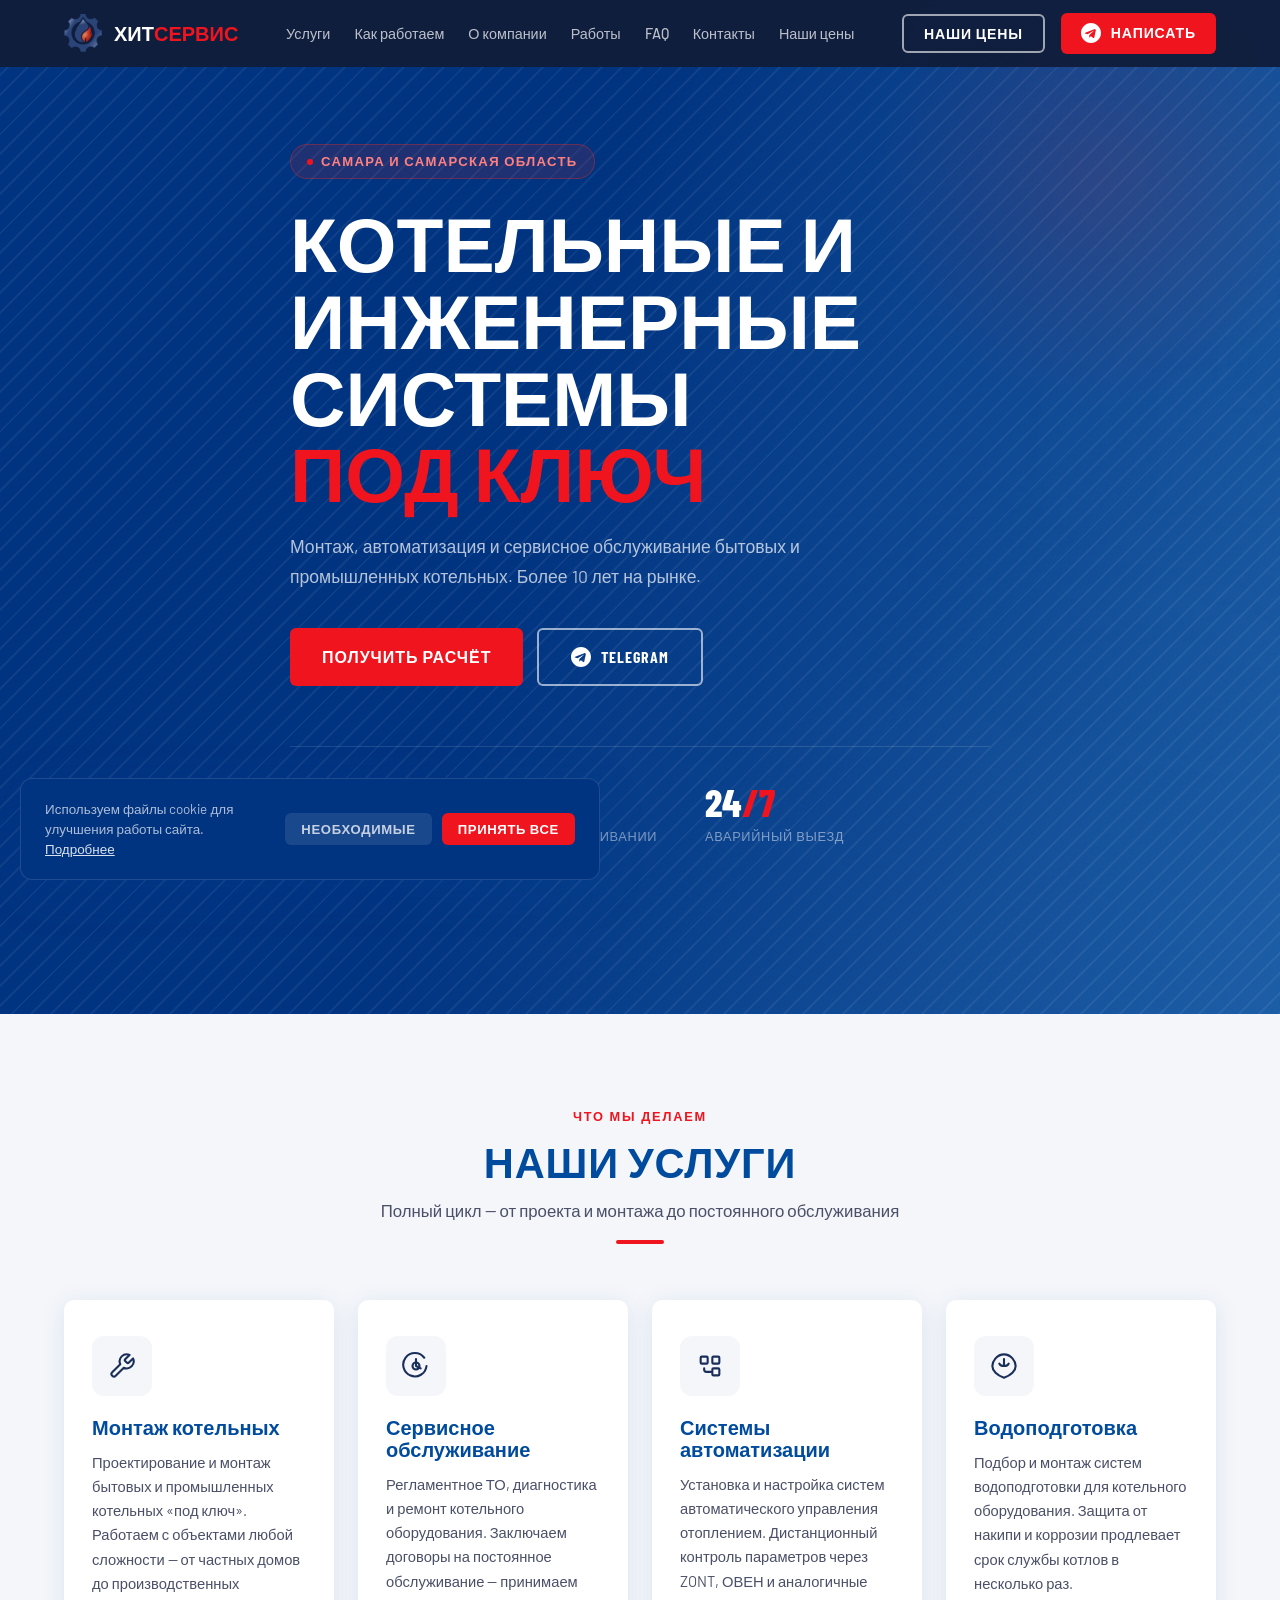
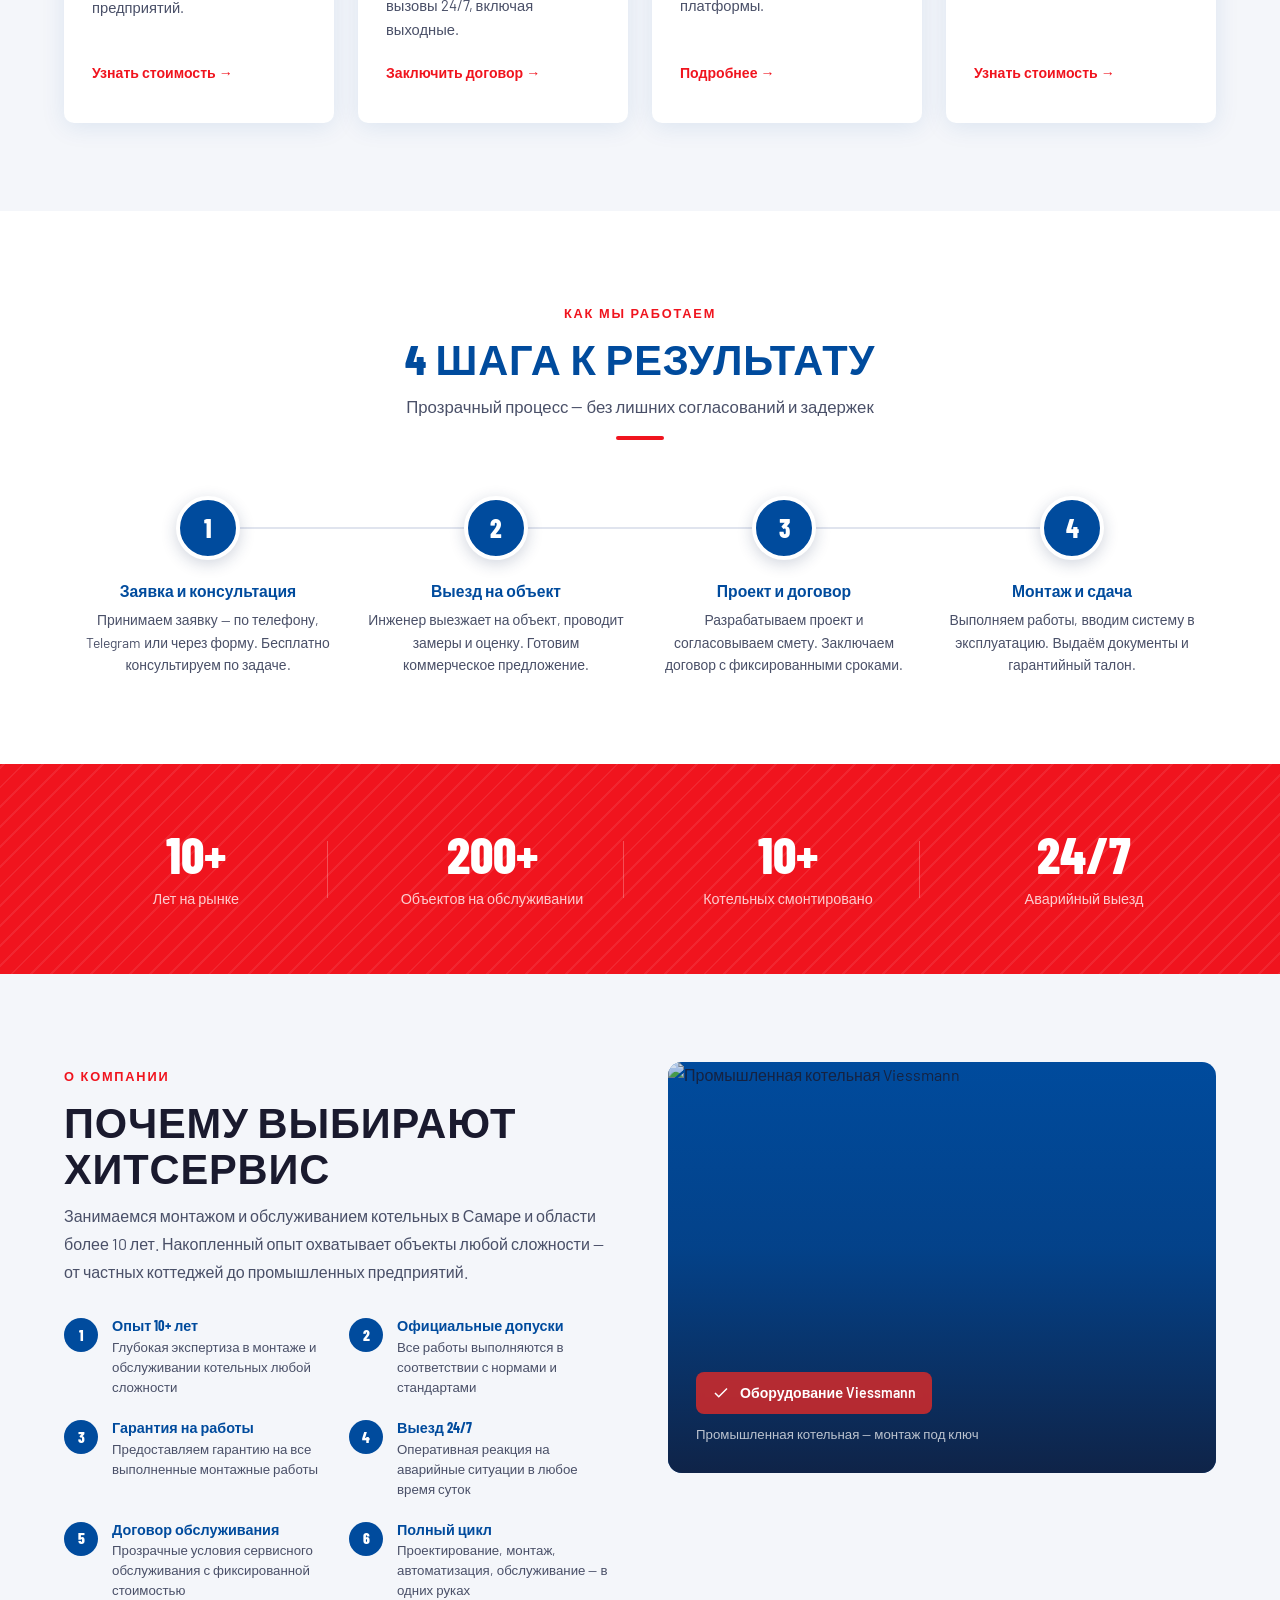
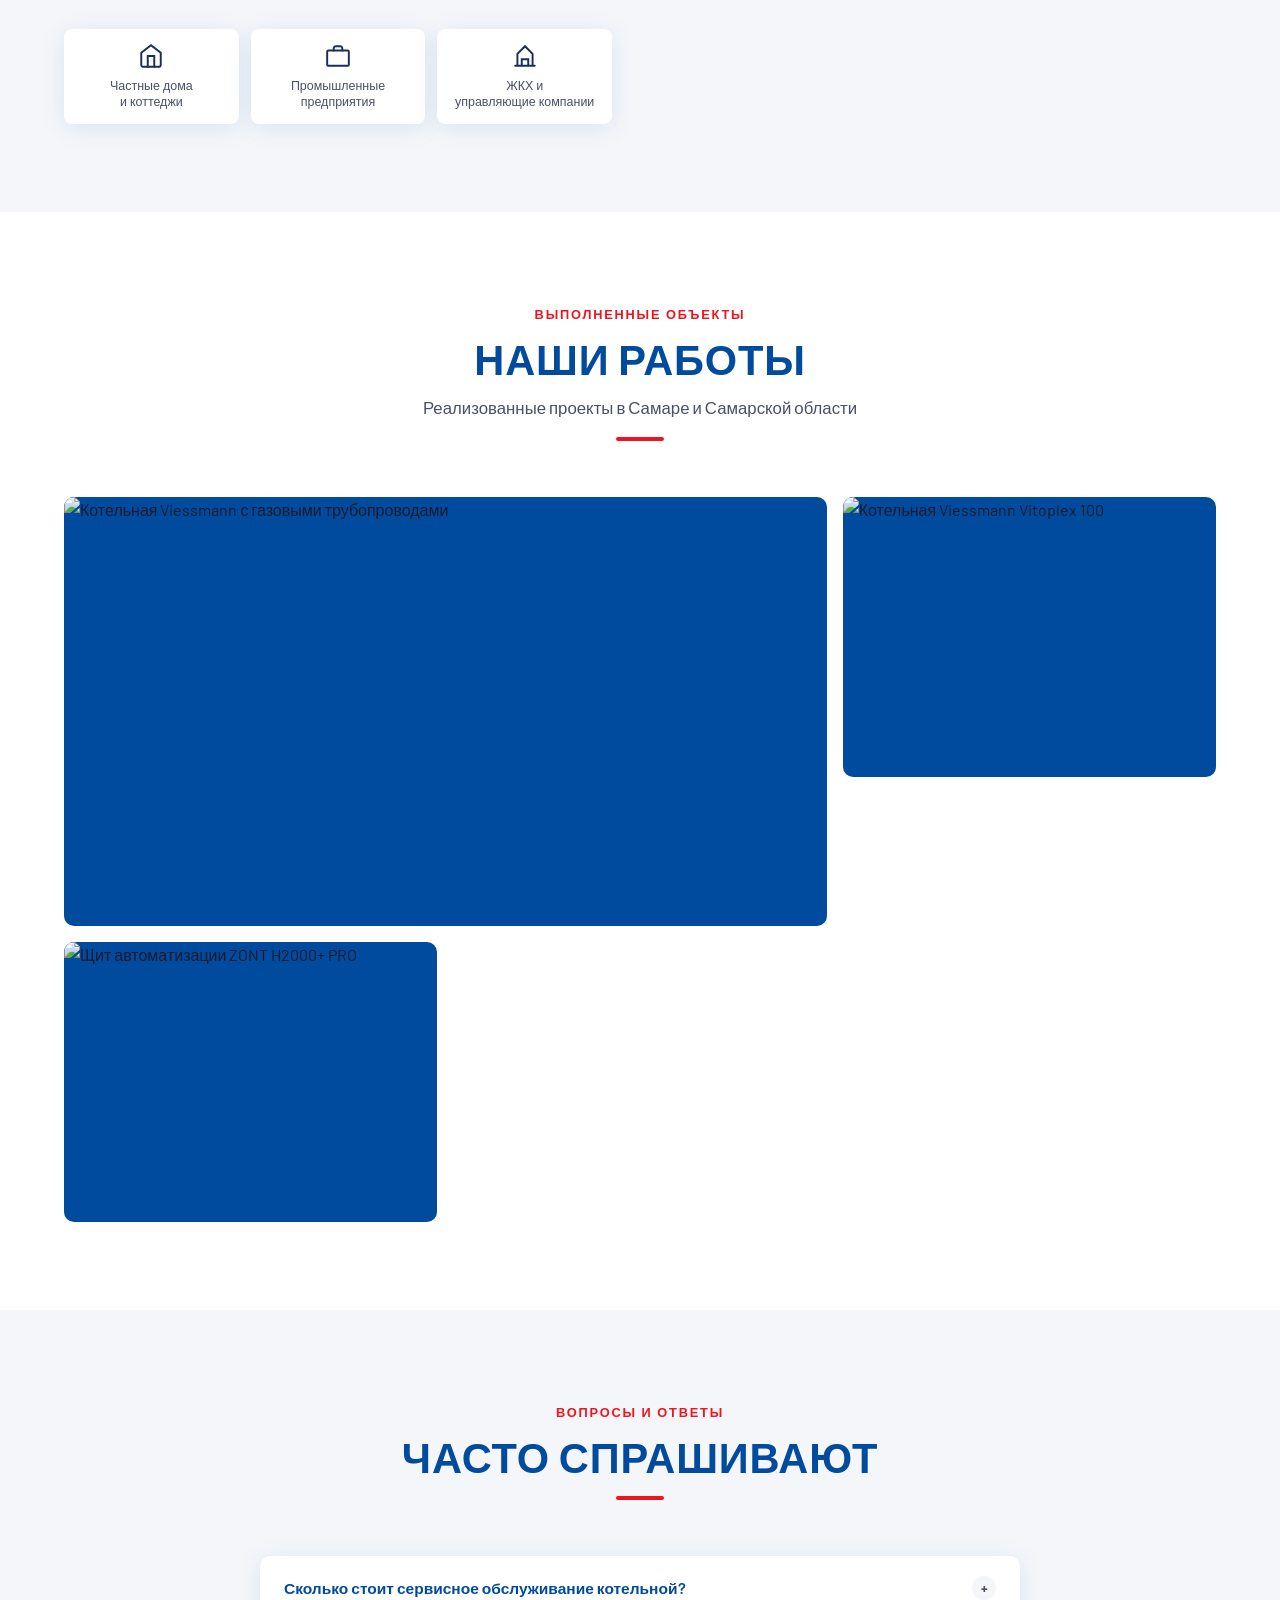
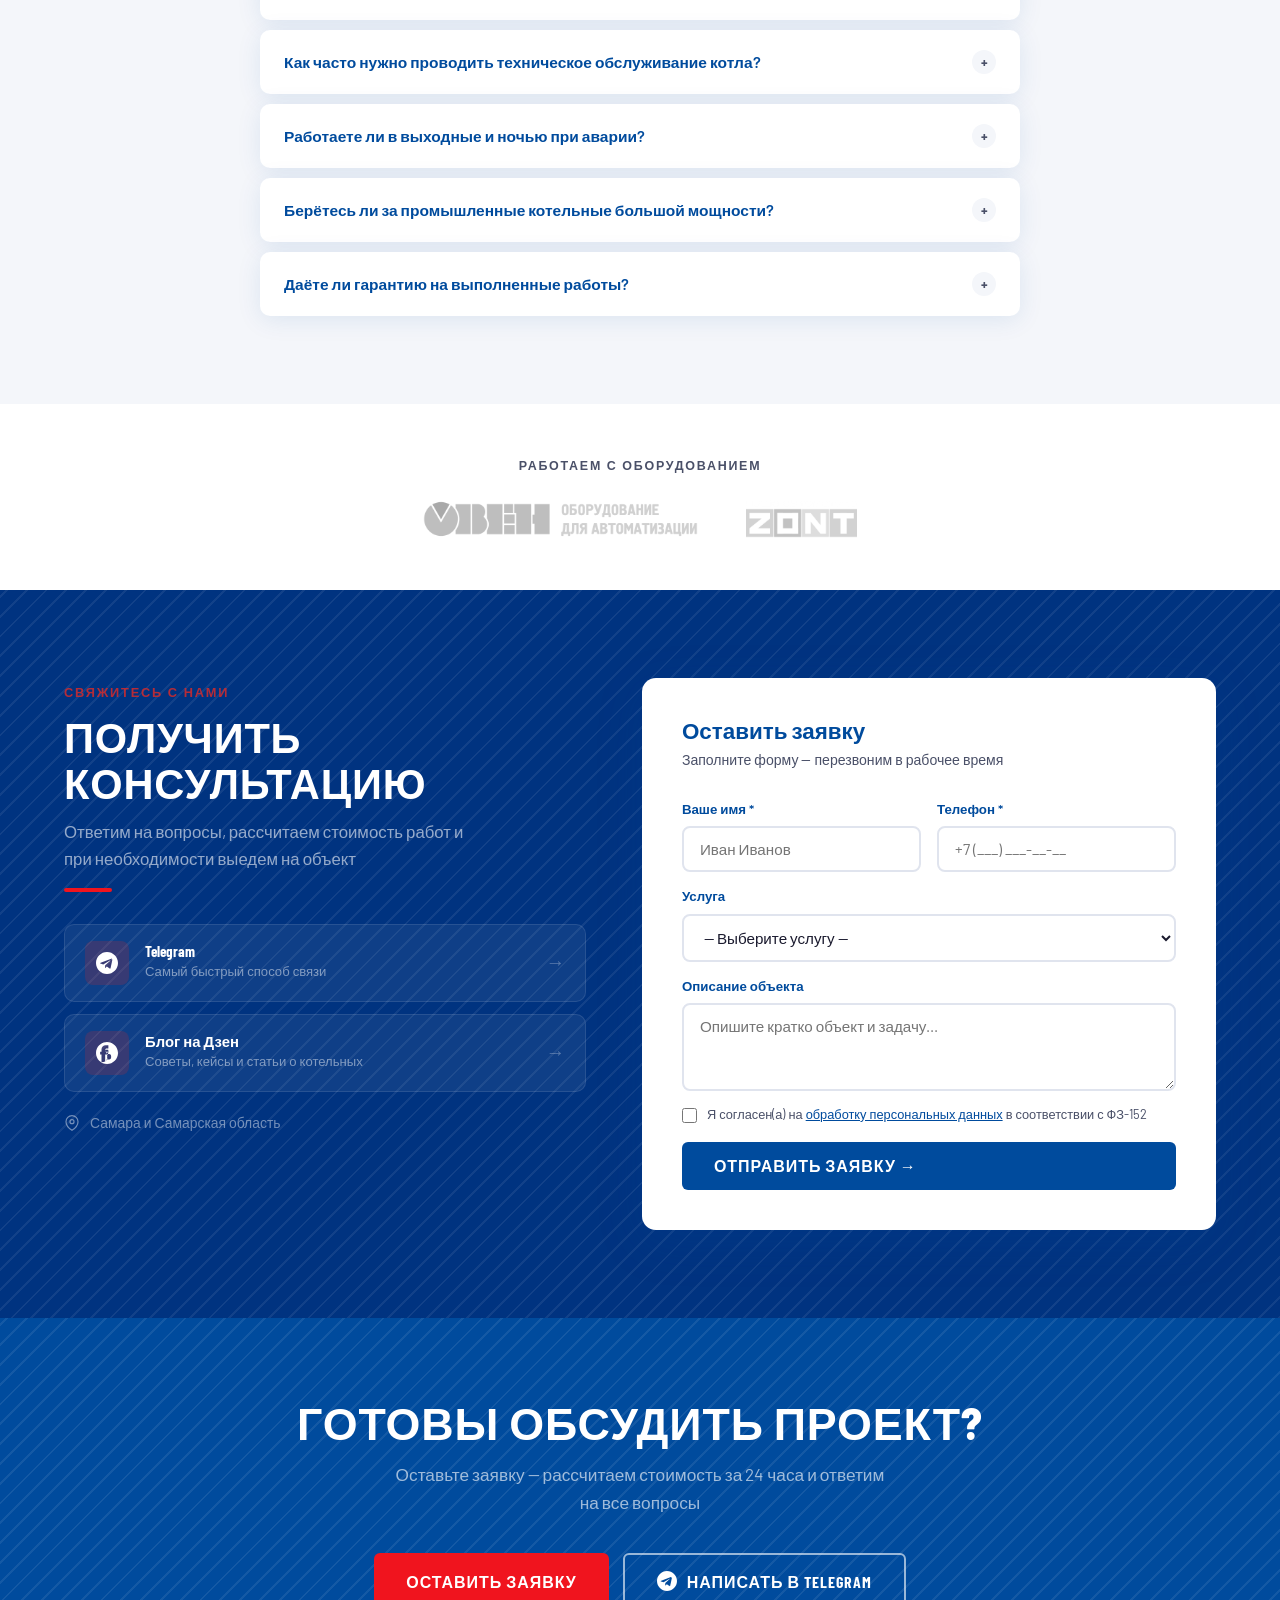
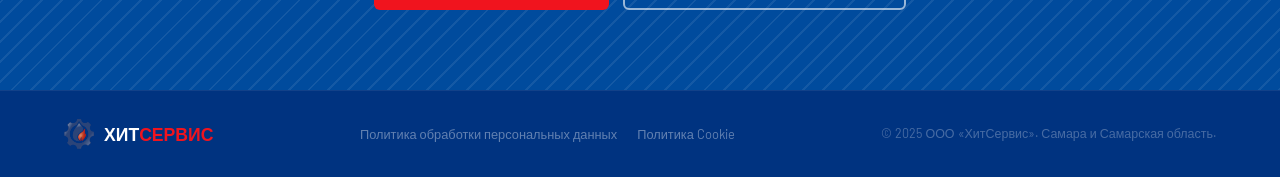
==== index.html @ 37cd806b "feat: update form success block — add bot link" ====
<!DOCTYPE html>
<html lang="ru">
<head>
  <meta charset="UTF-8" />
  <meta name="viewport" content="width=device-width, initial-scale=1.0" />
  <title>ХитСервис — Монтаж и обслуживание котельных в Самаре</title>
  <meta name="description" content="ХитСервис — монтаж котельных под ключ, сервисное обслуживание, системы автоматизации и водоподготовка в Самаре и области. 10+ лет, 200+ объектов." />
  <meta name="robots" content="index, follow" />
  <meta name="keywords" content="монтаж котельных Самара, обслуживание котельных, котельная под ключ, сервис котлов Самара, водоподготовка, автоматизация котельной, ремонт котлов Самара" />
  <link rel="canonical" href="https://heatservice.tech/" />

  <!-- Open Graph -->
  <meta property="og:type" content="website" />
  <meta property="og:url" content="https://heatservice.tech/" />
  <meta property="og:title" content="ХитСервис — Монтаж и обслуживание котельных в Самаре" />
  <meta property="og:description" content="Монтаж котельных под ключ, сервисное обслуживание, автоматизация и водоподготовка в Самаре. 10+ лет, 200+ объектов." />
  <meta property="og:image" content="https://heatservice.tech/industrial-2.webp" />
  <meta property="og:locale" content="ru_RU" />
  <meta property="og:site_name" content="ХитСервис" />

  <link rel="icon" href="favicon.ico" type="image/x-icon" />
  <link rel="preconnect" href="https://fonts.googleapis.com" />
  <link rel="preconnect" href="https://fonts.gstatic.com" crossorigin />
  <link href="https://fonts.googleapis.com/css2?family=Barlow+Condensed:wght@400;600;700;800&family=Barlow:wght@400;500;600&display=swap" rel="stylesheet" />
  <link rel="stylesheet" href="style.css" />

  <!-- JSON-LD: LocalBusiness -->
  <script type="application/ld+json">
  {
    "@context": "https://schema.org",
    "@type": "LocalBusiness",
    "name": "ХитСервис",
    "description": "Монтаж и сервисное обслуживание котельных под ключ в Самаре и области. Автоматизация, водоподготовка, аварийный выезд 24/7.",
    "url": "https://heatservice.tech",
    "logo": "https://heatservice.tech/logo.png",
    "image": "https://heatservice.tech/industrial-2.webp",
    "address": {
      "@type": "PostalAddress",
      "addressLocality": "Самара",
      "addressRegion": "Самарская область",
      "addressCountry": "RU"
    },
    "contactPoint": {
      "@type": "ContactPoint",
      "contactType": "customer service",
      "url": "https://t.me/Gleb82",
      "availableLanguage": "Russian"
    },
    "areaServed": {
      "@type": "AdministrativeArea",
      "name": "Самарская область"
    },
    "hasOfferCatalog": {
      "@type": "OfferCatalog",
      "name": "Услуги ХитСервис",
      "itemListElement": [
        { "@type": "Offer", "itemOffered": { "@type": "Service", "name": "Монтаж котельных под ключ" } },
        { "@type": "Offer", "itemOffered": { "@type": "Service", "name": "Сервисное обслуживание котельных" } },
        { "@type": "Offer", "itemOffered": { "@type": "Service", "name": "Системы автоматизации котельных" } },
        { "@type": "Offer", "itemOffered": { "@type": "Service", "name": "Водоподготовка для котельного оборудования" } }
      ]
    },
    "foundingDate": "2014",
    "slogan": "Котельные и инженерные системы под ключ"
  }
  </script>
</head>
<body>

<!-- ===== NAVBAR ===== -->
<nav id="navbar">
  <div class="nav-inner">
    <a href="#" class="nav-logo">
      <img src="logo.png" alt="ХитСервис" />
      <div class="nav-logo-text">Хит<em>Сервис</em></div>
    </a>
    <ul class="nav-menu" id="nav-menu">
      <li><a href="#services">Услуги</a></li>
      <li><a href="#process">Как работаем</a></li>
      <li><a href="#about">О компании</a></li>
      <li><a href="#portfolio">Работы</a></li>
      <li><a href="#faq">FAQ</a></li>
      <li><a href="#contact">Контакты</a></li>
      <li><a href="#" onclick="openModal('modal-prices', event); document.getElementById('nav-menu').classList.remove('open')">Наши цены</a></li>
    </ul>
    <div class="nav-actions" id="nav-actions">
      <button class="btn btn-outline btn-sm" onclick="openModal('modal-prices', event)">Наши цены</button>
      <a href="https://t.me/Gleb82" target="_blank" rel="noopener" class="btn btn-primary btn-sm">
        <svg class="icon-tg" viewBox="0 0 24 24"><path d="M12 0C5.373 0 0 5.373 0 12s5.373 12 12 12 12-5.373 12-12S18.627 0 12 0zm5.894 8.221-1.97 9.28c-.145.658-.537.818-1.084.508l-3-2.21-1.447 1.394c-.16.16-.295.295-.605.295l.213-3.053 5.56-5.023c.242-.213-.054-.333-.373-.12L7.88 13.566l-2.96-.924c-.643-.204-.657-.643.136-.953l11.57-4.461c.537-.194 1.006.131.268.993z"/></svg>
        Написать
      </a>
    </div>
    <button class="nav-burger" id="burger" aria-label="Меню" onclick="toggleMenu()">
      <span></span><span></span><span></span>
    </button>
  </div>
</nav>

<!-- ===== HERO ===== -->
<section id="hero">
  <div class="hero-bg"></div>
  <div class="hero-gradient"></div>
  <div class="hero-pattern"></div>
  <div class="hero-glow"></div>
  <div class="container">
    <div class="hero-content">
      <div class="hero-badge">
        <span class="hero-dot"></span>
        Самара и Самарская область
      </div>
      <h1>Котельные и инженерные<br/>системы<br/><em>под&nbsp;ключ</em></h1>
      <p class="hero-sub">Монтаж, автоматизация и сервисное обслуживание бытовых и промышленных котельных. Более 10 лет на рынке.</p>
      <div class="hero-btns">
        <a href="#contact" class="btn btn-primary">Получить расчёт</a>
        <a href="https://t.me/Gleb82" target="_blank" rel="noopener" class="btn btn-outline">
          <svg class="icon-tg" viewBox="0 0 24 24"><path d="M12 0C5.373 0 0 5.373 0 12s5.373 12 12 12 12-5.373 12-12S18.627 0 12 0zm5.894 8.221-1.97 9.28c-.145.658-.537.818-1.084.508l-3-2.21-1.447 1.394c-.16.16-.295.295-.605.295l.213-3.053 5.56-5.023c.242-.213-.054-.333-.373-.12L7.88 13.566l-2.96-.924c-.643-.204-.657-.643.136-.953l11.57-4.461c.537-.194 1.006.131.268.993z"/></svg>
          Telegram
        </a>
      </div>
      <div class="hero-stats">
        <div>
          <div class="h-stat-num"><span class="counter" data-target="10">0</span><em>+</em></div>
          <div class="h-stat-label">лет на рынке</div>
        </div>
        <div>
          <div class="h-stat-num"><span class="counter" data-target="200">0</span><em>+</em></div>
          <div class="h-stat-label">объектов на обслуживании</div>
        </div>
        <div>
          <div class="h-stat-num">24<em>/7</em></div>
          <div class="h-stat-label">аварийный выезд</div>
        </div>
      </div>
    </div>
  </div>
</section>

<!-- ===== SERVICES ===== -->
<section id="services">
  <div class="container">
    <div class="section-header center fade-in">
      <span class="label">Что мы делаем</span>
      <h2>Наши услуги</h2>
      <p>Полный цикл — от проекта и монтажа до постоянного обслуживания</p>
      <span class="line-red"></span>
    </div>
    <div class="services-grid">

      <div class="service-card fade-in">
        <div class="svc-icon">
          <svg viewBox="0 0 24 24" fill="none" stroke="#1a2e5a" stroke-width="1.8" stroke-linecap="round" stroke-linejoin="round">
            <path d="M14.7 6.3a1 1 0 000 1.4l1.6 1.6a1 1 0 001.4 0l3.77-3.77a6 6 0 01-7.94 7.94l-6.91 6.91a2.12 2.12 0 01-3-3l6.91-6.91a6 6 0 017.94-7.94l-3.76 3.76z"/>
          </svg>
        </div>
        <h3>Монтаж котельных</h3>
        <p>Проектирование и монтаж бытовых и промышленных котельных «под ключ». Работаем с объектами любой сложности — от частных домов до производственных предприятий.</p>
        <a href="#contact" class="svc-link">Узнать стоимость →</a>
      </div>

      <div class="service-card fade-in delay-1">
        <div class="svc-icon">
          <svg viewBox="0 0 24 24" fill="none" stroke="#1a2e5a" stroke-width="1.8" stroke-linecap="round" stroke-linejoin="round">
            <circle cx="12" cy="12" r="3"/><path d="M19.07 4.93A10 10 0 1021 12"/><path d="M12 6v6l4 2"/>
          </svg>
        </div>
        <h3>Сервисное обслуживание</h3>
        <p>Регламентное ТО, диагностика и ремонт котельного оборудования. Заключаем договоры на постоянное обслуживание — принимаем вызовы 24/7, включая выходные.</p>
        <a href="#contact" class="svc-link">Заключить договор →</a>
      </div>

      <div class="service-card fade-in delay-2">
        <div class="svc-icon">
          <svg viewBox="0 0 24 24" fill="none" stroke="#1a2e5a" stroke-width="1.8" stroke-linecap="round" stroke-linejoin="round">
            <rect x="4" y="4" width="6" height="6" rx="1"/><rect x="14" y="4" width="6" height="6" rx="1"/>
            <rect x="14" y="14" width="6" height="6" rx="1"/><path d="M7 14v1a2 2 0 002 2h4"/>
          </svg>
        </div>
        <h3>Системы автоматизации</h3>
        <p>Установка и настройка систем автоматического управления отоплением. Дистанционный контроль параметров через ZONT, ОВЕН и аналогичные платформы.</p>
        <a href="#contact" class="svc-link">Подробнее →</a>
      </div>

      <div class="service-card fade-in delay-3">
        <div class="svc-icon">
          <svg viewBox="0 0 24 24" fill="none" stroke="#1a2e5a" stroke-width="1.8" stroke-linecap="round" stroke-linejoin="round">
            <path d="M12 2C6 2 2 8 2 12s4 8 10 10c6-2 10-6 10-10S18 2 12 2z"/><path d="M12 6v6M8 10s1 2 4 2 4-2 4-2"/>
          </svg>
        </div>
        <h3>Водоподготовка</h3>
        <p>Подбор и монтаж систем водоподготовки для котельного оборудования. Защита от накипи и коррозии продлевает срок службы котлов в несколько раз.</p>
        <a href="#contact" class="svc-link">Узнать стоимость →</a>
      </div>

    </div>
  </div>
</section>

<!-- ===== PROCESS ===== -->
<section id="process">
  <div class="container">
    <div class="section-header center fade-in">
      <span class="label">Как мы работаем</span>
      <h2>4 шага к результату</h2>
      <p>Прозрачный процесс — без лишних согласований и задержек</p>
      <span class="line-red"></span>
    </div>
    <div class="process-grid">
      <div class="process-step fade-in">
        <div class="proc-num">1</div>
        <h4>Заявка и консультация</h4>
        <p>Принимаем заявку — по телефону, Telegram или через форму. Бесплатно консультируем по задаче.</p>
      </div>
      <div class="process-step fade-in delay-1">
        <div class="proc-num">2</div>
        <h4>Выезд на объект</h4>
        <p>Инженер выезжает на объект, проводит замеры и оценку. Готовим коммерческое предложение.</p>
      </div>
      <div class="process-step fade-in delay-2">
        <div class="proc-num">3</div>
        <h4>Проект и договор</h4>
        <p>Разрабатываем проект и согласовываем смету. Заключаем договор с фиксированными сроками.</p>
      </div>
      <div class="process-step fade-in delay-3">
        <div class="proc-num">4</div>
        <h4>Монтаж и сдача</h4>
        <p>Выполняем работы, вводим систему в эксплуатацию. Выдаём документы и гарантийный талон.</p>
      </div>
    </div>
  </div>
</section>

<!-- ===== STATS STRIP ===== -->
<section id="stats">
  <div class="container">
    <div class="stats-grid">
      <div class="stat-item fade-in">
        <div class="stat-num"><span class="counter" data-target="10">0</span>+</div>
        <div class="stat-label">Лет на рынке</div>
      </div>
      <div class="stat-item fade-in delay-1">
        <div class="stat-num"><span class="counter" data-target="200">0</span>+</div>
        <div class="stat-label">Объектов на обслуживании</div>
      </div>
      <div class="stat-item fade-in delay-2">
        <div class="stat-num"><span class="counter" data-target="10">0</span>+</div>
        <div class="stat-label">Котельных смонтировано</div>
      </div>
      <div class="stat-item fade-in delay-3">
        <div class="stat-num">24/7</div>
        <div class="stat-label">Аварийный выезд</div>
      </div>
    </div>
  </div>
</section>

<!-- ===== ABOUT ===== -->
<section id="about">
  <div class="container">
    <div class="about-grid">
      <div class="about-text fade-in">
        <span class="label">О компании</span>
        <h2>Почему выбирают<br/>ХитСервис</h2>
        <p style="color:var(--text-mid);margin-top:12px;line-height:1.75;">Занимаемся монтажом и обслуживанием котельных в Самаре и области более 10 лет. Накопленный опыт охватывает объекты любой сложности — от частных коттеджей до промышленных предприятий.</p>
        <div class="about-reasons">
          <div class="reason-item">
            <div class="reason-num">1</div>
            <div>
              <h4>Опыт 10+ лет</h4>
              <p>Глубокая экспертиза в монтаже и обслуживании котельных любой сложности</p>
            </div>
          </div>
          <div class="reason-item">
            <div class="reason-num">2</div>
            <div>
              <h4>Официальные допуски</h4>
              <p>Все работы выполняются в соответствии с нормами и стандартами</p>
            </div>
          </div>
          <div class="reason-item">
            <div class="reason-num">3</div>
            <div>
              <h4>Гарантия на работы</h4>
              <p>Предоставляем гарантию на все выполненные монтажные работы</p>
            </div>
          </div>
          <div class="reason-item">
            <div class="reason-num">4</div>
            <div>
              <h4>Выезд 24/7</h4>
              <p>Оперативная реакция на аварийные ситуации в любое время суток</p>
            </div>
          </div>
          <div class="reason-item">
            <div class="reason-num">5</div>
            <div>
              <h4>Договор обслуживания</h4>
              <p>Прозрачные условия сервисного обслуживания с фиксированной стоимостью</p>
            </div>
          </div>
          <div class="reason-item">
            <div class="reason-num">6</div>
            <div>
              <h4>Полный цикл</h4>
              <p>Проектирование, монтаж, автоматизация, обслуживание — в одних руках</p>
            </div>
          </div>
        </div>
        <div class="about-chips">
          <div class="chip">
            <svg viewBox="0 0 24 24" fill="none" stroke="#1a2e5a" stroke-width="1.8" stroke-linecap="round"><path d="M3 9l9-7 9 7v11a2 2 0 01-2 2H5a2 2 0 01-2-2z"/><polyline points="9 22 9 12 15 12 15 22"/></svg>
            <span>Частные дома<br/>и коттеджи</span>
          </div>
          <div class="chip">
            <svg viewBox="0 0 24 24" fill="none" stroke="#1a2e5a" stroke-width="1.8" stroke-linecap="round"><rect x="2" y="7" width="20" height="14" rx="1"/><path d="M16 7V5a2 2 0 00-2-2h-4a2 2 0 00-2 2v2"/></svg>
            <span>Промышленные<br/>предприятия</span>
          </div>
          <div class="chip">
            <svg viewBox="0 0 24 24" fill="none" stroke="#1a2e5a" stroke-width="1.8" stroke-linecap="round"><path d="M3 21h18M5 21V10l7-7 7 7v11M9 21v-6h6v6"/></svg>
            <span>ЖКХ и<br/>управляющие компании</span>
          </div>
        </div>
      </div>
      <div class="about-visual fade-in delay-1">
        <img src="industrial-1.webp" alt="Промышленная котельная Viessmann" class="about-photo" loading="lazy" />
        <div class="about-overlay">
          <div class="about-tag">
            <svg width="18" height="18" viewBox="0 0 24 24" fill="none" stroke="white" stroke-width="2"><polyline points="20 6 9 17 4 12"/></svg>
            Оборудование Viessmann
          </div>
          <p class="about-caption">Промышленная котельная — монтаж под ключ</p>
        </div>
      </div>
    </div>
  </div>
</section>

<!-- ===== PORTFOLIO ===== -->
<section id="portfolio">
  <div class="container">
    <div class="section-header center fade-in">
      <span class="label">Выполненные объекты</span>
      <h2>Наши работы</h2>
      <p>Реализованные проекты в Самаре и Самарской области</p>
      <span class="line-red"></span>
    </div>
    <div class="portfolio-grid">
      <div class="portfolio-item fade-in">
        <img src="industrial-2.webp" alt="Котельная Viessmann с газовыми трубопроводами" loading="lazy" />
        <div class="port-overlay">
          <div>
            <h4>Промышленная котельная Viessmann</h4>
            <p>Монтаж «под ключ» — котлы, обвязка, газопровод</p>
          </div>
        </div>
      </div>
      <div class="portfolio-item fade-in delay-1">
        <img src="industrial-1.webp" alt="Котельная Viessmann Vitoplex 100" loading="lazy" />
        <div class="port-overlay">
          <div>
            <h4>Котельная Vitoplex 100</h4>
            <p>Монтаж двух промышленных котлов Viessmann</p>
          </div>
        </div>
      </div>
      <div class="portfolio-item fade-in delay-2">
        <img src="auto-2.webp" alt="Щит автоматизации ZONT H2000+ PRO" loading="lazy" />
        <div class="port-overlay">
          <div>
            <h4>Щит автоматизации ZONT H2000+</h4>
            <p>Монтаж и программирование щита управления</p>
          </div>
        </div>
      </div>
    </div>
  </div>
</section>

<!-- ===== FAQ ===== -->
<section id="faq">
  <div class="container">
    <div class="section-header center fade-in">
      <span class="label">Вопросы и ответы</span>
      <h2>Часто спрашивают</h2>
      <span class="line-red"></span>
    </div>
    <div class="faq-list">
      <div class="faq-item">
        <button class="faq-q" onclick="toggleFaq(this)">
          Сколько стоит сервисное обслуживание котельной?
          <span class="faq-icon">+</span>
        </button>
        <div class="faq-a">Стоимость зависит от типа, мощности и количества единиц оборудования. Составляем индивидуальное коммерческое предложение после осмотра объекта. Напишите нам в Telegram или оставьте заявку — рассчитаем за 24 часа. Также посмотрите <a href="#" onclick="openModal('modal-prices', event)">наши цены</a>.</div>
      </div>
      <div class="faq-item">
        <button class="faq-q" onclick="toggleFaq(this)">
          Как часто нужно проводить техническое обслуживание котла?
          <span class="faq-icon">+</span>
        </button>
        <div class="faq-a">Рекомендуемая периодичность — 1–2 раза в год: перед началом отопительного сезона и по его окончании. Для промышленных котельных — согласно регламенту производителя. Мы напоминаем клиентам на договоре о плановых ТО.</div>
      </div>
      <div class="faq-item">
        <button class="faq-q" onclick="toggleFaq(this)">
          Работаете ли в выходные и ночью при аварии?
          <span class="faq-icon">+</span>
        </button>
        <div class="faq-a">Да, принимаем аварийные заявки 24/7 — в выходные, праздники и ночное время. Для клиентов на договоре обслуживания — приоритетный выезд. Свяжитесь с нами через Telegram для быстрого ответа.</div>
      </div>
      <div class="faq-item">
        <button class="faq-q" onclick="toggleFaq(this)">
          Берётесь ли за промышленные котельные большой мощности?
          <span class="faq-icon">+</span>
        </button>
        <div class="faq-a">Да, работаем с объектами любой сложности — от котлов 20 кВт для частных домов до промышленных котельных мощностью в несколько МВт. В портфеле — проекты для производственных предприятий и управляющих компаний.</div>
      </div>
      <div class="faq-item">
        <button class="faq-q" onclick="toggleFaq(this)">
          Даёте ли гарантию на выполненные работы?
          <span class="faq-icon">+</span>
        </button>
        <div class="faq-a">Да, предоставляем гарантию на все монтажные работы. Срок и условия фиксируются в договоре. Гарантия распространяется как на выполненные работы, так и на установленные нами комплектующие.</div>
      </div>
    </div>
  </div>
</section>

<!-- ===== PARTNERS ===== -->
<section id="partners">
  <div class="container">
    <div class="partners-inner">
      <p class="partners-title">Работаем с оборудованием</p>
      <div class="partners-logos">
        <div class="partner-logo">
          <img src="logo_oven_2022.png" alt="ОВЕН — оборудование для автоматизации" loading="lazy" />
        </div>
        <div class="partner-logo">
          <img src="footer-logo-new.png" alt="ZONT — системы управления" loading="lazy" />
        </div>
      </div>
    </div>
  </div>
</section>

<!-- ===== CONTACT ===== -->
<section id="contact">
  <div class="container">
    <div class="contact-inner">
      <div class="contact-info fade-in">
        <span class="label">Свяжитесь с нами</span>
        <h2>Получить<br/>консультацию</h2>
        <p>Ответим на вопросы, рассчитаем стоимость работ и при необходимости выедем на объект</p>
        <span class="line-red"></span>
        <div class="contact-channels">
          <a href="https://t.me/Gleb82" target="_blank" rel="noopener" class="c-channel">
            <div class="c-icon">
              <svg viewBox="0 0 24 24" fill="#fff"><path d="M12 0C5.373 0 0 5.373 0 12s5.373 12 12 12 12-5.373 12-12S18.627 0 12 0zm5.894 8.221-1.97 9.28c-.145.658-.537.818-1.084.508l-3-2.21-1.447 1.394c-.16.16-.295.295-.605.295l.213-3.053 5.56-5.023c.242-.213-.054-.333-.373-.12L7.88 13.566l-2.96-.924c-.643-.204-.657-.643.136-.953l11.57-4.461c.537-.194 1.006.131.268.993z"/></svg>
            </div>
            <div class="c-text">
              <h4>Telegram</h4>
              <p>Самый быстрый способ связи</p>
            </div>
            <span class="c-arrow">→</span>
          </a>
          <a href="https://dzen.ru/heat_service" target="_blank" rel="noopener" class="c-channel">
            <div class="c-icon">
              <svg viewBox="0 0 24 24" fill="#fff" width="22" height="22"><path d="M12 0C5.373 0 0 5.373 0 12s5.373 12 12 12 12-5.373 12-12S18.627 0 12 0zm.54 17.5h-.01c-.315 2.357-1.638 3.63-3.315 4.18v-.01c-.23.077-.47.14-.716.188C7.795 22.02 6.89 22 6 21.85V13.5H4.5v-3H6V8c0-2.485 2.015-4.5 4.5-4.5h3V7h-2c-.828 0-1.5.672-1.5 1.5v2h3.5l-.5 3H10V21.7c-.17-.03-.34-.065-.5-.11v.01c1.13-.478 2.04-1.53 2.37-3.1H12v-.003h.003c.156-.743.24-1.616.237-2.597.003-.98-.08-1.853-.24-2.597H12v-.003h.003c-.327-1.568-1.237-2.62-2.37-3.098v.01c.162-.044.332-.08.5-.11V8.5h3.167l.5 3H12v1.5h1.5c1.305.004 2.31.485 2.69 1.1.383.616.31 1.32.31 1.9 0 .58.073 1.284-.31 1.9-.382.617-1.387 1.097-2.69 1.1H12V17.5h.54z"/></svg>
            </div>
            <div class="c-text">
              <h4>Блог на Дзен</h4>
              <p>Советы, кейсы и статьи о котельных</p>
            </div>
            <span class="c-arrow">→</span>
          </a>
        </div>
        <div class="contact-region">
          <svg viewBox="0 0 24 24" fill="none" stroke="currentColor" stroke-width="1.8" stroke-linecap="round"><path d="M21 10c0 7-9 13-9 13s-9-6-9-13a9 9 0 0118 0z"/><circle cx="12" cy="10" r="3"/></svg>
          Самара и Самарская область
        </div>
      </div>

      <div class="contact-form-wrap fade-in delay-1">
        <h3>Оставить заявку</h3>
        <p class="form-sub">Заполните форму — перезвоним в рабочее время</p>
        <form id="contact-form" onsubmit="submitForm(event)">
          <div class="form-row">
            <div class="form-group">
              <label for="name">Ваше имя *</label>
              <input type="text" id="name" name="name" placeholder="Иван Иванов" required />
            </div>
            <div class="form-group">
              <label for="phone">Телефон *</label>
              <input type="tel" id="phone" name="phone" placeholder="+7 (___) ___-__-__" required />
            </div>
          </div>
          <div class="form-group">
            <label for="service">Услуга</label>
            <select id="service" name="service">
              <option value="">— Выберите услугу —</option>
              <option>Монтаж котельной</option>
              <option>Сервисное обслуживание</option>
              <option>Система автоматизации</option>
              <option>Водоподготовка</option>
              <option>Другое / консультация</option>
            </select>
          </div>
          <div class="form-group">
            <label for="message">Описание объекта</label>
            <textarea id="message" name="message" placeholder="Опишите кратко объект и задачу..."></textarea>
          </div>
          <div class="consent-block">
            <input type="checkbox" id="consent" name="consent" required />
            <label for="consent">Я согласен(а) на <a href="#" onclick="openModal('modal-policy', event)">обработку персональных данных</a> в соответствии с ФЗ-152</label>
          </div>
          <button type="submit" class="btn btn-navy" style="width:100%">Отправить заявку →</button>
          <div class="form-success" id="form-success">
            <div class="ok-icon">✅</div>
            <h4>Заявка отправлена!</h4>
            <p>Для подготовки точного коммерческого предложения наш бот задаст вам несколько вопросов.</p>
            <a href="https://t.me/heatservice_leads_bot" target="_blank" rel="noopener" class="btn btn-primary" style="margin-top:16px;display:inline-block">
              Написать боту →
            </a>
          </div>
        </form>
      </div>
    </div>
  </div>
</section>

<!-- ===== PRE-FOOTER CTA ===== -->
<section id="cta-bottom">
  <div class="container">
    <div class="cta-bottom-inner fade-in">
      <h2>Готовы обсудить проект?</h2>
      <p>Оставьте заявку — рассчитаем стоимость за 24 часа и ответим на все вопросы</p>
      <div class="cta-bottom-btns">
        <a href="#contact" class="btn btn-primary">Оставить заявку</a>
        <a href="https://t.me/Gleb82" target="_blank" rel="noopener" class="btn btn-outline">
          <svg class="icon-tg" viewBox="0 0 24 24"><path d="M12 0C5.373 0 0 5.373 0 12s5.373 12 12 12 12-5.373 12-12S18.627 0 12 0zm5.894 8.221-1.97 9.28c-.145.658-.537.818-1.084.508l-3-2.21-1.447 1.394c-.16.16-.295.295-.605.295l.213-3.053 5.56-5.023c.242-.213-.054-.333-.373-.12L7.88 13.566l-2.96-.924c-.643-.204-.657-.643.136-.953l11.57-4.461c.537-.194 1.006.131.268.993z"/></svg>
          Написать в Telegram
        </a>
      </div>
    </div>
  </div>
</section>

<!-- ===== FOOTER ===== -->
<footer>
  <div class="container">
    <div class="footer-inner">
      <a href="#" class="footer-logo">
        <img src="logo.png" alt="ХитСервис" />
        <div class="footer-logo-text">Хит<em>Сервис</em></div>
      </a>
      <div class="footer-links">
        <a href="#" onclick="openModal('modal-policy', event)">Политика обработки персональных данных</a>
        <a href="#" onclick="openModal('modal-cookie', event)">Политика Cookie</a>
      </div>
      <p class="footer-copy">© 2025 ООО «ХитСервис». Самара и Самарская область.</p>
    </div>
  </div>
</footer>

<!-- ===== COOKIE BANNER ===== -->
<div id="cookie-banner">
  <p>Используем файлы cookie для улучшения работы сайта. <a href="#" onclick="openModal('modal-cookie', event)">Подробнее</a></p>
  <div class="cookie-btns">
    <button class="ck-btn ck-necessary" onclick="acceptCookie('necessary')">Необходимые</button>
    <button class="ck-btn ck-accept" onclick="acceptCookie('all')">Принять все</button>
  </div>
</div>

<!-- ===== MODAL: ПЕРСОНАЛЬНЫЕ ДАННЫЕ ===== -->
<div class="modal-overlay" id="modal-policy" onclick="closeModalOutside(event,'modal-policy')">
  <div class="modal">
    <button class="modal-close" onclick="closeModal('modal-policy')">✕</button>
    <h3>Политика обработки персональных данных</h3>
    <p><strong>1. Общие положения</strong></p>
    <p>ООО «ХитСервис» обязуется соблюдать конфиденциальность персональных данных пользователей в соответствии с Федеральным законом № 152-ФЗ «О персональных данных».</p>
    <p><strong>2. Цели обработки данных</strong></p>
    <ul>
      <li>Обработка заявок и обращений пользователей</li>
      <li>Консультирование и ответы на вопросы</li>
      <li>Заключение договоров на оказание услуг</li>
    </ul>
    <p><strong>3. Состав данных</strong></p>
    <p>Оператор обрабатывает: имя, номер телефона, текст обращения.</p>
    <p><strong>4. Правовое основание</strong></p>
    <p>Обработка осуществляется на основании ст. 6 ФЗ-152 с согласия субъекта персональных данных.</p>
    <p><strong>5. Хранение данных</strong></p>
    <p>Персональные данные хранятся на серверах на территории Российской Федерации в соответствии со ст. 18.1 ФЗ-152.</p>
    <p><strong>6. Права субъекта</strong></p>
    <p>Вы вправе отозвать согласие, направив обращение в Telegram. Срок рассмотрения — 10 рабочих дней.</p>
    <p><strong>7. Контакты</strong></p>
    <p>ООО «ХитСервис», Самарская область. По вопросам — через Telegram: @heatservice_samara.</p>
  </div>
</div>

<!-- ===== MODAL: COOKIE ===== -->
<div class="modal-overlay" id="modal-cookie" onclick="closeModalOutside(event,'modal-cookie')">
  <div class="modal">
    <button class="modal-close" onclick="closeModal('modal-cookie')">✕</button>
    <h3>Политика использования Cookie</h3>
    <p>Настоящая политика описывает, как сайт ООО «ХитСервис» использует файлы cookie.</p>
    <p><strong>Что такое Cookie?</strong></p>
    <p>Небольшие текстовые файлы, сохраняемые в браузере при посещении сайта.</p>
    <p><strong>Типы Cookie:</strong></p>
    <ul>
      <li><strong>Необходимые</strong> — обеспечивают корректную работу сайта</li>
      <li><strong>Аналитические</strong> — помогают понять взаимодействие пользователей с сайтом</li>
    </ul>
    <p><strong>Управление</strong></p>
    <p>Вы можете отключить Cookie в настройках браузера. Настройки Cookie хранятся 365 дней.</p>
  </div>
</div>

<!-- ===== MODAL: НАШИ ЦЕНЫ ===== -->
<div class="modal-overlay" id="modal-prices" onclick="closeModalOutside(event,'modal-prices')">
  <div class="modal modal-prices">
    <button class="modal-close" onclick="closeModal('modal-prices')">✕</button>
    <h3>Прайс-лист <span class="prices-date">· 23 марта 2026 г.</span></h3>
    <table class="prices-table">
      <thead>
        <tr>
          <th>Услуга</th>
          <th>Стоимость</th>
        </tr>
      </thead>
      <tbody>
        <tr>
          <td>Ежегодное ТО котла</td>
          <td>от 5 000 руб.</td>
        </tr>
        <tr>
          <td>Диагностика котельного оборудования</td>
          <td>от 2 500 руб.</td>
        </tr>
        <tr>
          <td>Чистка теплообменника на стенде</td>
          <td>от 4 000 руб.</td>
        </tr>
        <tr>
          <td>Настройка и программирование автоматики</td>
          <td>от 5 000 руб.</td>
        </tr>
        <tr>
          <td>Обслуживание системы водоподготовки</td>
          <td>от 6 000 руб./год</td>
        </tr>
        <tr>
          <td>Аварийный выезд</td>
          <td>от 3 000 руб.</td>
        </tr>
        <tr>
          <td>Монтаж котельной под ключ</td>
          <td>по договору</td>
        </tr>
      </tbody>
    </table>
    <p class="prices-disclaimer">Обслуживание в ООО «ХитСервис» является дополнением к официальному обслуживанию и не заменяет его.</p>
  </div>
</div>

<!-- ===== FLOATING TG BUTTON ===== -->
<a id="float-tg" href="https://t.me/Gleb82" target="_blank" rel="noopener" aria-label="Написать в Telegram">
  <svg viewBox="0 0 24 24"><path d="M12 0C5.373 0 0 5.373 0 12s5.373 12 12 12 12-5.373 12-12S18.627 0 12 0zm5.894 8.221-1.97 9.28c-.145.658-.537.818-1.084.508l-3-2.21-1.447 1.394c-.16.16-.295.295-.605.295l.213-3.053 5.56-5.023c.242-.213-.054-.333-.373-.12L7.88 13.566l-2.96-.924c-.643-.204-.657-.643.136-.953l11.57-4.461c.537-.194 1.006.131.268.993z"/></svg>
</a>

<script src="main.js"></script>
</body>
</html>
---- style.css ----
/**
 * Модуль: style.css
 * Назначение: Стили лендинга ХитСервис — котельные, автоматизация, водоподготовка.
 * Разделы: Reset, Variables, Typography, Layout, Navbar, Hero, Services, Process,
 *          Stats, About, Portfolio, FAQ, Partners, Contact, Footer, Modals, Cookie,
 *          Animations, Responsive
 */

/* ===== RESET & BASE ===== */
*, *::before, *::after { box-sizing: border-box; margin: 0; padding: 0; }
html { scroll-behavior: smooth; font-size: 16px; }
body { font-family: 'Barlow', sans-serif; color: var(--text-dark); background: #fff; overflow-x: hidden; line-height: 1.6; }
img { max-width: 100%; display: block; }
a { color: inherit; text-decoration: none; }
ul { list-style: none; }
button { font-family: inherit; cursor: pointer; }

/* ===== VARIABLES ===== */
:root {
  --navy: #004B9D;
  --navy-light: #1a62b5;
  --navy-dark: #003380;
  --red: #F0141E;
  --red-dark: #C8000F;
  --white: #fff;
  --gray-light: #f4f6fa;
  --gray: #e0e4ee;
  --text-dark: #1a1a2e;
  --text-mid: #4a5068;
  --shadow: 0 4px 24px rgba(0,75,157,.10);
  --shadow-lg: 0 12px 48px rgba(0,75,157,.16);
  --radius: 10px;
  --tr: .25s ease;
}

/* ===== TYPOGRAPHY ===== */
h1, h2, h3, h4 { font-family: 'Barlow Condensed', sans-serif; line-height: 1.1; }
h2 { font-size: clamp(1.9rem, 3.5vw, 2.6rem); font-weight: 800; text-transform: uppercase; letter-spacing: .02em; }
h3 { font-size: 1.25rem; font-weight: 700; }
h4 { font-size: 1rem; font-weight: 700; }

/* ===== LAYOUT ===== */
.container { max-width: 1200px; margin: 0 auto; padding: 0 24px; }
section { padding: 88px 0; }

/* ===== SECTION HEADER ===== */
.label {
  display: inline-block;
  font-family: 'Barlow Condensed', sans-serif;
  font-weight: 700; font-size: .8rem;
  letter-spacing: .14em; text-transform: uppercase;
  color: var(--red); margin-bottom: 12px;
}
.section-header { margin-bottom: 56px; }
.section-header h2 { color: var(--navy); margin-bottom: 12px; }
.section-header p { color: var(--text-mid); font-size: 1.05rem; max-width: 560px; }
.section-header.center { text-align: center; }
.section-header.center p { margin-left: auto; margin-right: auto; }
.line-red { display: block; width: 48px; height: 4px; background: var(--red); border-radius: 2px; margin-top: 16px; }
.section-header.center .line-red { margin-left: auto; margin-right: auto; }

/* ===== BUTTONS ===== */
.btn {
  display: inline-flex; align-items: center; gap: 10px;
  font-family: 'Barlow Condensed', sans-serif; font-weight: 700;
  font-size: 1rem; letter-spacing: .06em; text-transform: uppercase;
  padding: 14px 32px; border-radius: 6px; border: none; cursor: pointer;
  transition: all var(--tr); white-space: nowrap;
}
.btn-primary { background: var(--red); color: #fff; }
.btn-primary:hover { background: var(--red-dark); box-shadow: 0 6px 20px rgba(212,43,43,.3); transform: translateY(-2px); }
.btn-outline { background: transparent; color: #fff; border: 2px solid rgba(255,255,255,.6); }
.btn-outline:hover { background: rgba(255,255,255,.1); border-color: #fff; }
.btn-navy { background: var(--navy); color: #fff; }
.btn-navy:hover { background: var(--navy-light); transform: translateY(-2px); box-shadow: var(--shadow); }
.btn-sm { padding: 9px 20px; font-size: .88rem; }

/* ===== NAVBAR ===== */
#navbar {
  position: fixed; top: 0; left: 0; right: 0; z-index: 1000;
  background: rgba(17,30,60,.96); backdrop-filter: blur(10px);
  transition: box-shadow .3s;
}
#navbar.scrolled { box-shadow: 0 2px 24px rgba(0,0,0,.35); }
.nav-inner { display: flex; align-items: center; justify-content: space-between; padding: 13px 24px; max-width: 1200px; margin: 0 auto; }
.nav-logo { display: flex; align-items: center; gap: 12px; }
.nav-logo img { width: 38px; height: 38px; object-fit: contain; }
.nav-logo-text { font-family: 'Barlow Condensed', sans-serif; font-weight: 800; font-size: 1.25rem; color: #fff; text-transform: uppercase; line-height: 1.1; }
.nav-logo-text em { color: var(--red); font-style: normal; }
.nav-menu { display: flex; gap: 24px; }
.nav-menu a { color: rgba(255,255,255,.72); font-size: .9rem; font-weight: 500; transition: color var(--tr); padding: 4px 0; position: relative; }
.nav-menu a::after { content: ''; position: absolute; bottom: -2px; left: 0; right: 0; height: 2px; background: var(--red); transform: scaleX(0); transition: transform var(--tr); }
.nav-menu a:hover { color: #fff; }
.nav-menu a:hover::after { transform: scaleX(1); }
.nav-actions { display: flex; align-items: center; gap: 16px; }
.nav-burger { display: none; flex-direction: column; gap: 5px; cursor: pointer; padding: 4px; background: none; border: none; }
.nav-burger span { display: block; width: 22px; height: 2px; background: #fff; border-radius: 2px; transition: all .3s; }

/* ===== HERO ===== */
#hero { min-height: 100vh; position: relative; display: flex; align-items: center; overflow: hidden; padding-top: 64px; }
.hero-bg { position: absolute; inset: 0; background: url('industrial-2.png') center/cover no-repeat; opacity: .13; }
.hero-gradient { position: absolute; inset: 0; background: linear-gradient(108deg, var(--navy-dark) 42%, rgba(0,75,157,.88) 100%); }
.hero-pattern { position: absolute; inset: 0; background-image: repeating-linear-gradient(-45deg, rgba(255,255,255,.06) 0, rgba(255,255,255,.06) 2px, transparent 2px, transparent 14px); pointer-events: none; }
.hero-glow { position: absolute; top: -80px; right: -80px; width: 520px; height: 520px; background: radial-gradient(circle, rgba(212,43,43,.14) 0%, transparent 62%); pointer-events: none; }
.hero-content { position: relative; z-index: 1; max-width: 700px; padding: 80px 0; }
.hero-badge { display: inline-flex; align-items: center; gap: 8px; padding: 6px 16px; border-radius: 100px; background: rgba(212,43,43,.15); border: 1px solid rgba(212,43,43,.4); color: #ff8080; font-size: .82rem; font-weight: 600; letter-spacing: .1em; text-transform: uppercase; margin-bottom: 24px; }
.hero-dot { width: 6px; height: 6px; border-radius: 50%; background: var(--red); }
#hero h1 { font-family: 'Barlow Condensed', sans-serif; font-weight: 800; font-size: clamp(2.8rem, 6vw, 5rem); color: #fff; text-transform: uppercase; line-height: 1; margin-bottom: 22px; }
#hero h1 em { color: var(--red); font-style: normal; }
.hero-sub { font-size: 1.1rem; color: rgba(255,255,255,.7); max-width: 520px; line-height: 1.7; margin-bottom: 36px; }
.hero-btns { display: flex; gap: 14px; flex-wrap: wrap; margin-bottom: 60px; }
.icon-tg { width: 20px; height: 20px; fill: currentColor; flex-shrink: 0; }
.hero-stats { display: flex; gap: 48px; padding-top: 36px; border-top: 1px solid rgba(255,255,255,.12); flex-wrap: wrap; }
.h-stat-num { font-family: 'Barlow Condensed', sans-serif; font-weight: 800; font-size: 2.4rem; color: #fff; line-height: 1; }
.h-stat-num em { color: var(--red); font-style: normal; }
.h-stat-label { color: rgba(255,255,255,.48); font-size: .8rem; margin-top: 5px; text-transform: uppercase; letter-spacing: .05em; }

/* ===== SERVICES ===== */
#services { background: var(--gray-light); }
.services-grid { display: grid; grid-template-columns: repeat(auto-fit, minmax(255px, 1fr)); gap: 24px; }
.service-card { background: #fff; border-radius: var(--radius); padding: 36px 28px; box-shadow: var(--shadow); border-bottom: 3px solid transparent; transition: all .3s ease; display: flex; flex-direction: column; }
.service-card:hover { transform: translateY(-6px); box-shadow: var(--shadow-lg); border-bottom-color: var(--red); }
.svc-icon { width: 60px; height: 60px; background: var(--gray-light); border-radius: 12px; display: flex; align-items: center; justify-content: center; margin-bottom: 20px; transition: background var(--tr); }
.service-card:hover .svc-icon { background: rgba(212,43,43,.08); }
.svc-icon svg { width: 28px; height: 28px; }
.service-card h3 { color: var(--navy); margin-bottom: 12px; }
.service-card p { color: var(--text-mid); font-size: .92rem; line-height: 1.65; flex: 1; }
.svc-link { margin-top: 20px; color: var(--red); font-weight: 600; font-size: .88rem; display: flex; align-items: center; gap: 6px; transition: gap var(--tr); }
.service-card:hover .svc-link { gap: 10px; }

/* ===== PROCESS ===== */
#process { background: #fff; }
.process-grid { display: grid; grid-template-columns: repeat(4, 1fr); gap: 0; position: relative; }
.process-grid::before { content: ''; position: absolute; top: 31px; left: 12.5%; right: 12.5%; height: 2px; background: var(--gray); z-index: 0; }
.process-step { text-align: center; padding: 0 16px; position: relative; z-index: 1; }
.proc-num { width: 64px; height: 64px; border-radius: 50%; background: var(--navy); color: #fff; font-family: 'Barlow Condensed', sans-serif; font-weight: 800; font-size: 1.6rem; display: flex; align-items: center; justify-content: center; margin: 0 auto 22px; border: 4px solid #fff; box-shadow: 0 4px 16px rgba(26,46,90,.2); transition: background var(--tr); }
.process-step:hover .proc-num { background: var(--red); }
.process-step h4 { color: var(--navy); margin-bottom: 10px; font-size: .98rem; }
.process-step p { color: var(--text-mid); font-size: .87rem; line-height: 1.6; }

/* ===== STATS STRIP ===== */
#stats { background: var(--red); padding: 64px 0; position: relative; overflow: hidden; }
#stats::before { content: ''; position: absolute; inset: 0; background-image: repeating-linear-gradient(-45deg, rgba(255,255,255,.08) 0, rgba(255,255,255,.08) 2px, transparent 2px, transparent 14px); }
.stats-grid { display: grid; grid-template-columns: repeat(4, 1fr); gap: 32px; text-align: center; position: relative; }
.stat-item { position: relative; }
.stat-item:not(:last-child)::after { content: ''; position: absolute; right: 0; top: 15%; bottom: 15%; width: 1px; background: rgba(255,255,255,.25); }
.stat-num { font-family: 'Barlow Condensed', sans-serif; font-weight: 800; font-size: 3.2rem; color: #fff; line-height: 1; }
.stat-label { color: rgba(255,255,255,.78); font-size: .9rem; margin-top: 8px; font-weight: 500; }

/* ===== ABOUT ===== */
#about { background: var(--gray-light); }
.about-grid { display: grid; grid-template-columns: 1fr 1fr; gap: 56px; align-items: start; }
.about-reasons { display: grid; grid-template-columns: 1fr 1fr; gap: 22px; margin-top: 32px; }
.reason-item { display: flex; gap: 14px; align-items: flex-start; }
.reason-num { flex-shrink: 0; width: 34px; height: 34px; border-radius: 50%; background: var(--navy); color: #fff; font-family: 'Barlow Condensed', sans-serif; font-weight: 800; font-size: .95rem; display: flex; align-items: center; justify-content: center; }
.reason-item h4 { font-size: .9rem; color: var(--navy); margin-bottom: 4px; }
.reason-item p { font-size: .83rem; color: var(--text-mid); line-height: 1.5; }
.about-visual { border-radius: 14px; overflow: hidden; position: relative; background: var(--navy); }
.about-photo { width: 100%; aspect-ratio: 4/3; object-fit: cover; opacity: .82; transition: opacity var(--tr); }
.about-visual:hover .about-photo { opacity: .92; }
.about-overlay { position: absolute; inset: 0; background: linear-gradient(to top, rgba(17,30,60,.88) 0%, rgba(17,30,60,.2) 55%, transparent 100%); display: flex; flex-direction: column; justify-content: flex-end; padding: 28px; }
.about-tag { display: inline-flex; align-items: center; gap: 10px; background: rgba(212,43,43,.85); backdrop-filter: blur(4px); border-radius: 8px; padding: 10px 16px; margin-bottom: 10px; color: #fff; font-weight: 600; font-size: .88rem; width: fit-content; }
.about-caption { color: rgba(255,255,255,.72); font-size: .83rem; }
.about-chips { display: flex; gap: 12px; margin-top: 28px; }
.chip { flex: 1; background: #fff; border-radius: 8px; padding: 14px; box-shadow: var(--shadow); display: flex; flex-direction: column; align-items: center; gap: 8px; text-align: center; }
.chip svg { width: 26px; height: 26px; }
.chip span { font-size: .78rem; color: var(--text-mid); font-weight: 500; line-height: 1.3; }

/* ===== PORTFOLIO ===== */
#portfolio { background: #fff; }
.portfolio-grid { display: grid; grid-template-columns: repeat(3, 1fr); gap: 16px; }
.portfolio-item { border-radius: var(--radius); overflow: hidden; position: relative; aspect-ratio: 4/3; cursor: pointer; background: var(--navy); }
.portfolio-item:first-child { grid-column: span 2; aspect-ratio: 16/9; }
.portfolio-item img { width: 100%; height: 100%; object-fit: cover; transition: transform .4s ease, opacity .4s ease; }
.portfolio-item:hover img { transform: scale(1.05); opacity: .72; }
.port-overlay { position: absolute; inset: 0; background: linear-gradient(to top, rgba(17,30,60,.85) 0%, transparent 55%); display: flex; align-items: flex-end; padding: 20px; opacity: 0; transition: opacity var(--tr); }
.portfolio-item:hover .port-overlay { opacity: 1; }
.port-overlay h4 { color: #fff; font-size: .95rem; margin-bottom: 4px; }
.port-overlay p { color: rgba(255,255,255,.68); font-size: .8rem; }

/* ===== FAQ ===== */
#faq { background: var(--gray-light); }
.faq-list { max-width: 760px; margin: 0 auto; display: flex; flex-direction: column; gap: 10px; }
.faq-item { background: #fff; border-radius: var(--radius); box-shadow: var(--shadow); overflow: hidden; }
.faq-q { width: 100%; text-align: left; padding: 20px 24px; background: none; border: none; display: flex; justify-content: space-between; align-items: center; gap: 16px; cursor: pointer; font-family: 'Barlow', sans-serif; font-size: .97rem; font-weight: 600; color: var(--navy); transition: color var(--tr); }
.faq-q:hover { color: var(--red); }
.faq-icon { flex-shrink: 0; width: 24px; height: 24px; border-radius: 50%; background: var(--gray-light); display: flex; align-items: center; justify-content: center; transition: transform var(--tr), background var(--tr); font-size: .85rem; color: var(--text-mid); font-weight: 700; line-height: 1; }
.faq-item.open .faq-icon { transform: rotate(45deg); background: var(--red); color: #fff; }
.faq-a { max-height: 0; overflow: hidden; transition: max-height .35s ease, padding .3s ease; padding: 0 24px; color: var(--text-mid); font-size: .93rem; line-height: 1.75; }
.faq-item.open .faq-a { max-height: 300px; padding: 0 24px 20px; }
.faq-a a { color: var(--red); text-decoration: underline; }

/* ===== PARTNERS ===== */
#partners { background: #fff; padding: 52px 0; }
.partners-inner { display: flex; flex-direction: column; align-items: center; gap: 24px; }
.partners-title { font-family: 'Barlow Condensed', sans-serif; font-weight: 700; font-size: .78rem; letter-spacing: .14em; text-transform: uppercase; color: var(--text-mid); }
.partners-logos { display: flex; gap: 48px; align-items: center; flex-wrap: wrap; justify-content: center; }
.partner-logo { opacity: .45; filter: grayscale(1); transition: opacity var(--tr), filter var(--tr); }
.partner-logo:hover { opacity: 1; filter: grayscale(0); }
.partner-logo img { height: 38px; width: auto; }

/* ===== CONTACT ===== */
#contact { background: var(--navy-dark); position: relative; overflow: hidden; }
#contact::before { content: ''; position: absolute; inset: 0; background-image: repeating-linear-gradient(-45deg, rgba(255,255,255,.07) 0, rgba(255,255,255,.07) 2px, transparent 2px, transparent 14px); }
.contact-inner { display: grid; grid-template-columns: 1fr 1.1fr; gap: 56px; position: relative; }
.contact-info .label { color: rgba(212,43,43,.85); }
.contact-info h2 { color: #fff; }
.contact-info > p { color: rgba(255,255,255,.58); font-size: 1.05rem; margin-top: 12px; max-width: 400px; }
.contact-info .line-red { margin-top: 16px; }
.contact-channels { display: flex; flex-direction: column; gap: 12px; margin-top: 32px; }
.c-channel { display: flex; align-items: center; gap: 16px; background: rgba(255,255,255,.06); border: 1px solid rgba(255,255,255,.1); border-radius: var(--radius); padding: 16px 20px; transition: background var(--tr), border-color var(--tr); text-decoration: none; }
.c-channel:hover { background: rgba(255,255,255,.1); border-color: rgba(255,255,255,.22); }
.c-icon { width: 44px; height: 44px; border-radius: 8px; background: rgba(212,43,43,.2); display: flex; align-items: center; justify-content: center; flex-shrink: 0; }
.c-icon svg { width: 22px; height: 22px; }
.c-text h4 { color: #fff; font-size: .93rem; margin-bottom: 2px; }
.c-text p { color: rgba(255,255,255,.48); font-size: .82rem; }
.c-arrow { margin-left: auto; color: rgba(255,255,255,.3); font-size: 1.2rem; }
.contact-region { display: flex; align-items: center; gap: 10px; color: rgba(255,255,255,.45); font-size: .87rem; margin-top: 20px; }
.contact-region svg { width: 16px; height: 16px; flex-shrink: 0; }

/* Contact Form */
.contact-form-wrap { background: #fff; border-radius: 14px; padding: 40px; box-shadow: var(--shadow-lg); }
.contact-form-wrap h3 { color: var(--navy); margin-bottom: 6px; font-size: 1.4rem; }
.form-sub { color: var(--text-mid); font-size: .88rem; margin-bottom: 28px; }
.form-row { display: grid; grid-template-columns: 1fr 1fr; gap: 16px; }
.form-group { display: flex; flex-direction: column; gap: 6px; margin-bottom: 14px; }
.form-group label { font-size: .83rem; font-weight: 600; color: var(--navy); }
.form-group input, .form-group select, .form-group textarea { width: 100%; padding: 12px 16px; border: 2px solid var(--gray); border-radius: 8px; font-family: 'Barlow', sans-serif; font-size: .95rem; color: var(--text-dark); background: #fff; transition: border-color var(--tr); outline: none; }
.form-group input:focus, .form-group select:focus, .form-group textarea:focus { border-color: var(--navy); }
.form-group textarea { resize: vertical; min-height: 88px; }
.consent-block { display: flex; align-items: flex-start; gap: 10px; margin-bottom: 18px; }
.consent-block input[type="checkbox"] { margin-top: 3px; flex-shrink: 0; accent-color: var(--navy); width: 15px; height: 15px; }
.consent-block label { font-size: .8rem; color: var(--text-mid); line-height: 1.5; }
.consent-block a { color: var(--navy); text-decoration: underline; }
.form-success { display: none; text-align: center; padding: 20px 0; }
.form-success .ok-icon { font-size: 2.4rem; margin-bottom: 12px; }
.form-success h4 { color: var(--navy); margin-bottom: 8px; font-size: 1.1rem; }
.form-success p { color: var(--text-mid); font-size: .9rem; }

/* ===== FOOTER ===== */
footer { background: var(--navy-dark); border-top: 1px solid rgba(255,255,255,.07); padding: 28px 0; }
.footer-inner { display: flex; align-items: center; justify-content: space-between; flex-wrap: wrap; gap: 16px; }
.footer-logo { display: flex; align-items: center; gap: 10px; }
.footer-logo img { width: 30px; height: 30px; object-fit: contain; }
.footer-logo-text { font-family: 'Barlow Condensed', sans-serif; font-weight: 800; font-size: 1.1rem; color: #fff; text-transform: uppercase; }
.footer-logo-text em { color: var(--red); font-style: normal; }
.footer-links { display: flex; gap: 20px; flex-wrap: wrap; }
.footer-links a { color: rgba(255,255,255,.38); font-size: .8rem; transition: color var(--tr); }
.footer-links a:hover { color: rgba(255,255,255,.72); }
.footer-copy { color: rgba(255,255,255,.28); font-size: .78rem; }

/* ===== MODALS ===== */
.modal-overlay { position: fixed; inset: 0; background: rgba(0,0,0,.6); z-index: 9999; display: flex; align-items: center; justify-content: center; padding: 20px; opacity: 0; pointer-events: none; transition: opacity .2s; backdrop-filter: blur(3px); }
.modal-overlay.open { opacity: 1; pointer-events: all; }
.modal { background: #fff; border-radius: 14px; padding: 40px; max-width: 560px; width: 100%; max-height: 80vh; overflow-y: auto; position: relative; }
.modal h3 { color: var(--navy); margin-bottom: 20px; font-size: 1.4rem; }
.modal p { color: var(--text-mid); font-size: .9rem; line-height: 1.72; margin-bottom: 12px; }
.modal strong { color: var(--text-dark); }
.modal ul { padding-left: 20px; margin-bottom: 12px; }
.modal ul li { color: var(--text-mid); font-size: .9rem; margin-bottom: 6px; }
.modal-close { position: absolute; top: 16px; right: 16px; width: 32px; height: 32px; border-radius: 50%; background: var(--gray-light); border: none; cursor: pointer; font-size: 1rem; color: var(--text-mid); display: flex; align-items: center; justify-content: center; transition: background var(--tr); }
.modal-close:hover { background: var(--gray); }

/* ===== PRICES MODAL ===== */
.modal-prices { max-width: 640px; }
.prices-date { font-weight: 400; color: var(--text-mid); font-size: .95rem; font-family: 'Barlow', sans-serif; text-transform: none; letter-spacing: 0; }
.prices-table { width: 100%; border-collapse: collapse; margin: 20px 0 16px; font-size: .92rem; }
.prices-table thead th { background: var(--navy); color: #fff; padding: 10px 14px; text-align: left; font-family: 'Barlow Condensed', sans-serif; font-weight: 700; font-size: .85rem; letter-spacing: .06em; text-transform: uppercase; }
.prices-table thead th:last-child { text-align: right; white-space: nowrap; }
.prices-table tbody tr { border-bottom: 1px solid var(--gray); transition: background var(--tr); }
.prices-table tbody tr:last-child { border-bottom: none; }
.prices-table tbody tr:hover { background: var(--gray-light); }
.prices-table tbody td { padding: 11px 14px; color: var(--text-dark); line-height: 1.4; }
.prices-table tbody td:last-child { text-align: right; white-space: nowrap; font-weight: 600; color: var(--navy); }
.prices-disclaimer { font-size: .75rem; color: var(--text-mid); line-height: 1.5; border-top: 1px solid var(--gray); padding-top: 12px; margin-top: 4px; }

/* ===== COOKIE BANNER ===== */
#cookie-banner { position: fixed; bottom: -120px; left: 20px; right: 20px; max-width: 580px; background: var(--navy-dark); border: 1px solid rgba(255,255,255,.12); border-radius: 12px; padding: 20px 24px; z-index: 9000; box-shadow: var(--shadow-lg); transition: bottom .4s cubic-bezier(.4,0,.2,1); display: flex; gap: 20px; align-items: center; flex-wrap: wrap; }
#cookie-banner.show { bottom: 20px; }
#cookie-banner p { color: rgba(255,255,255,.68); font-size: .84rem; line-height: 1.5; flex: 1; min-width: 200px; }
#cookie-banner a { color: rgba(255,255,255,.85); text-decoration: underline; }
.cookie-btns { display: flex; gap: 10px; flex-shrink: 0; }
.ck-btn { padding: 8px 16px; border: none; border-radius: 6px; font-size: .82rem; font-weight: 600; cursor: pointer; font-family: 'Barlow Condensed', sans-serif; letter-spacing: .05em; text-transform: uppercase; transition: all var(--tr); }
.ck-necessary { background: rgba(255,255,255,.1); color: rgba(255,255,255,.75); }
.ck-necessary:hover { background: rgba(255,255,255,.18); }
.ck-accept { background: var(--red); color: #fff; }
.ck-accept:hover { background: var(--red-dark); }

/* ===== PRE-FOOTER CTA ===== */
#cta-bottom {
  background: var(--navy);
  padding: 80px 0;
  text-align: center;
  position: relative;
  overflow: hidden;
}
#cta-bottom::before { content: ''; position: absolute; inset: 0; background-image: repeating-linear-gradient(-45deg, rgba(255,255,255,.08) 0, rgba(255,255,255,.08) 2px, transparent 2px, transparent 14px); }
.cta-bottom-inner { position: relative; }
#cta-bottom h2 { color: #fff; margin-bottom: 14px; font-size: clamp(2rem, 4vw, 2.8rem); }
#cta-bottom p { color: rgba(255,255,255,.62); font-size: 1.08rem; max-width: 500px; margin: 0 auto 36px; }
.cta-bottom-btns { display: flex; gap: 14px; justify-content: center; flex-wrap: wrap; }

/* ===== FLOATING TG BUTTON ===== */
#float-tg {
  position: fixed;
  bottom: 28px; right: 24px;
  z-index: 8000;
  width: 56px; height: 56px;
  border-radius: 50%;
  background: #2aa3dc;
  display: flex; align-items: center; justify-content: center;
  box-shadow: 0 6px 24px rgba(0,0,0,.22);
  transition: transform var(--tr), box-shadow var(--tr);
  opacity: 0;
  pointer-events: none;
  transform: scale(0.8);
}
#float-tg.show { opacity: 1; pointer-events: all; transform: scale(1); }
#float-tg:hover { transform: scale(1.08); box-shadow: 0 8px 28px rgba(42,163,220,.45); }
#float-tg svg { width: 26px; height: 26px; fill: #fff; }

/* ===== ANIMATIONS ===== */
.fade-in { opacity: 0; transform: translateY(22px); transition: opacity .6s ease, transform .6s ease; }
.fade-in.visible { opacity: 1; transform: translateY(0); }
.delay-1 { transition-delay: .1s; }
.delay-2 { transition-delay: .2s; }
.delay-3 { transition-delay: .3s; }

/* ===== RESPONSIVE ===== */
@media (max-width: 1024px) {
  .process-grid { grid-template-columns: repeat(2,1fr); gap: 40px; }
  .process-grid::before { display: none; }
  .stats-grid { grid-template-columns: repeat(2,1fr); }
  .stat-item:nth-child(2)::after { display: none; }
}
@media (max-width: 900px) {
  .about-grid { grid-template-columns: 1fr; }
  .contact-inner { grid-template-columns: 1fr; }
  .portfolio-grid { grid-template-columns: repeat(2,1fr); }
  .portfolio-item:first-child { grid-column: span 2; }
}
@media (max-width: 768px) {
  section { padding: 64px 0; }
  .nav-menu, .nav-actions { display: none; }
  .nav-burger { display: flex; }
  .nav-menu.open { display: flex; flex-direction: column; position: absolute; top: 64px; left: 0; right: 0; background: rgba(17,30,60,.98); padding: 20px 24px; gap: 16px; border-top: 1px solid rgba(255,255,255,.1); }
  .hero-stats { gap: 24px; }
  .about-reasons { grid-template-columns: 1fr; }
  .form-row { grid-template-columns: 1fr; }
  .contact-form-wrap { padding: 28px 20px; }
  .footer-inner { flex-direction: column; align-items: flex-start; }
  .stat-item::after { display: none; }
}
@media (max-width: 560px) {
  .services-grid { grid-template-columns: 1fr; }
  .portfolio-grid { grid-template-columns: 1fr; }
  .portfolio-item:first-child { grid-column: span 1; aspect-ratio: 4/3; }
  .process-grid { grid-template-columns: 1fr; gap: 32px; }
  .stats-grid { grid-template-columns: 1fr 1fr; }
  .hero-btns { flex-direction: column; }
  .hero-stats { gap: 20px; }
}
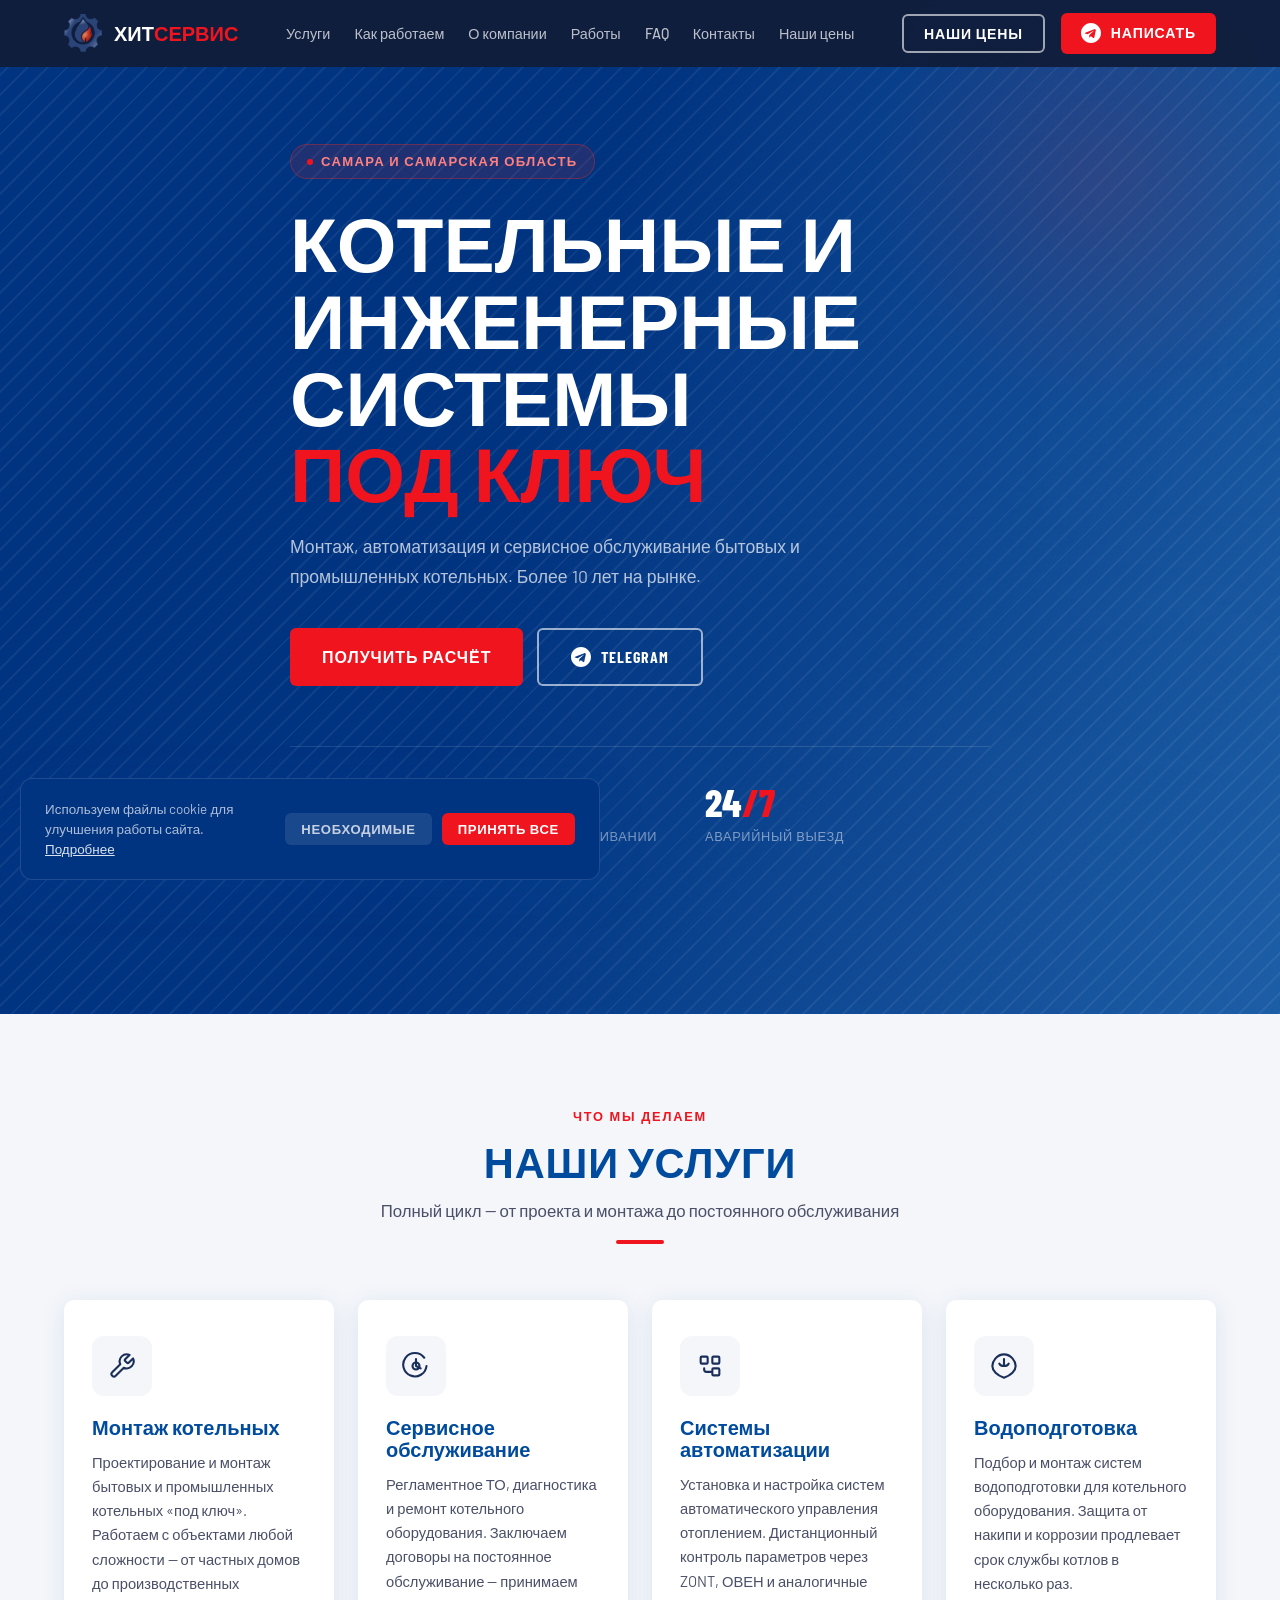
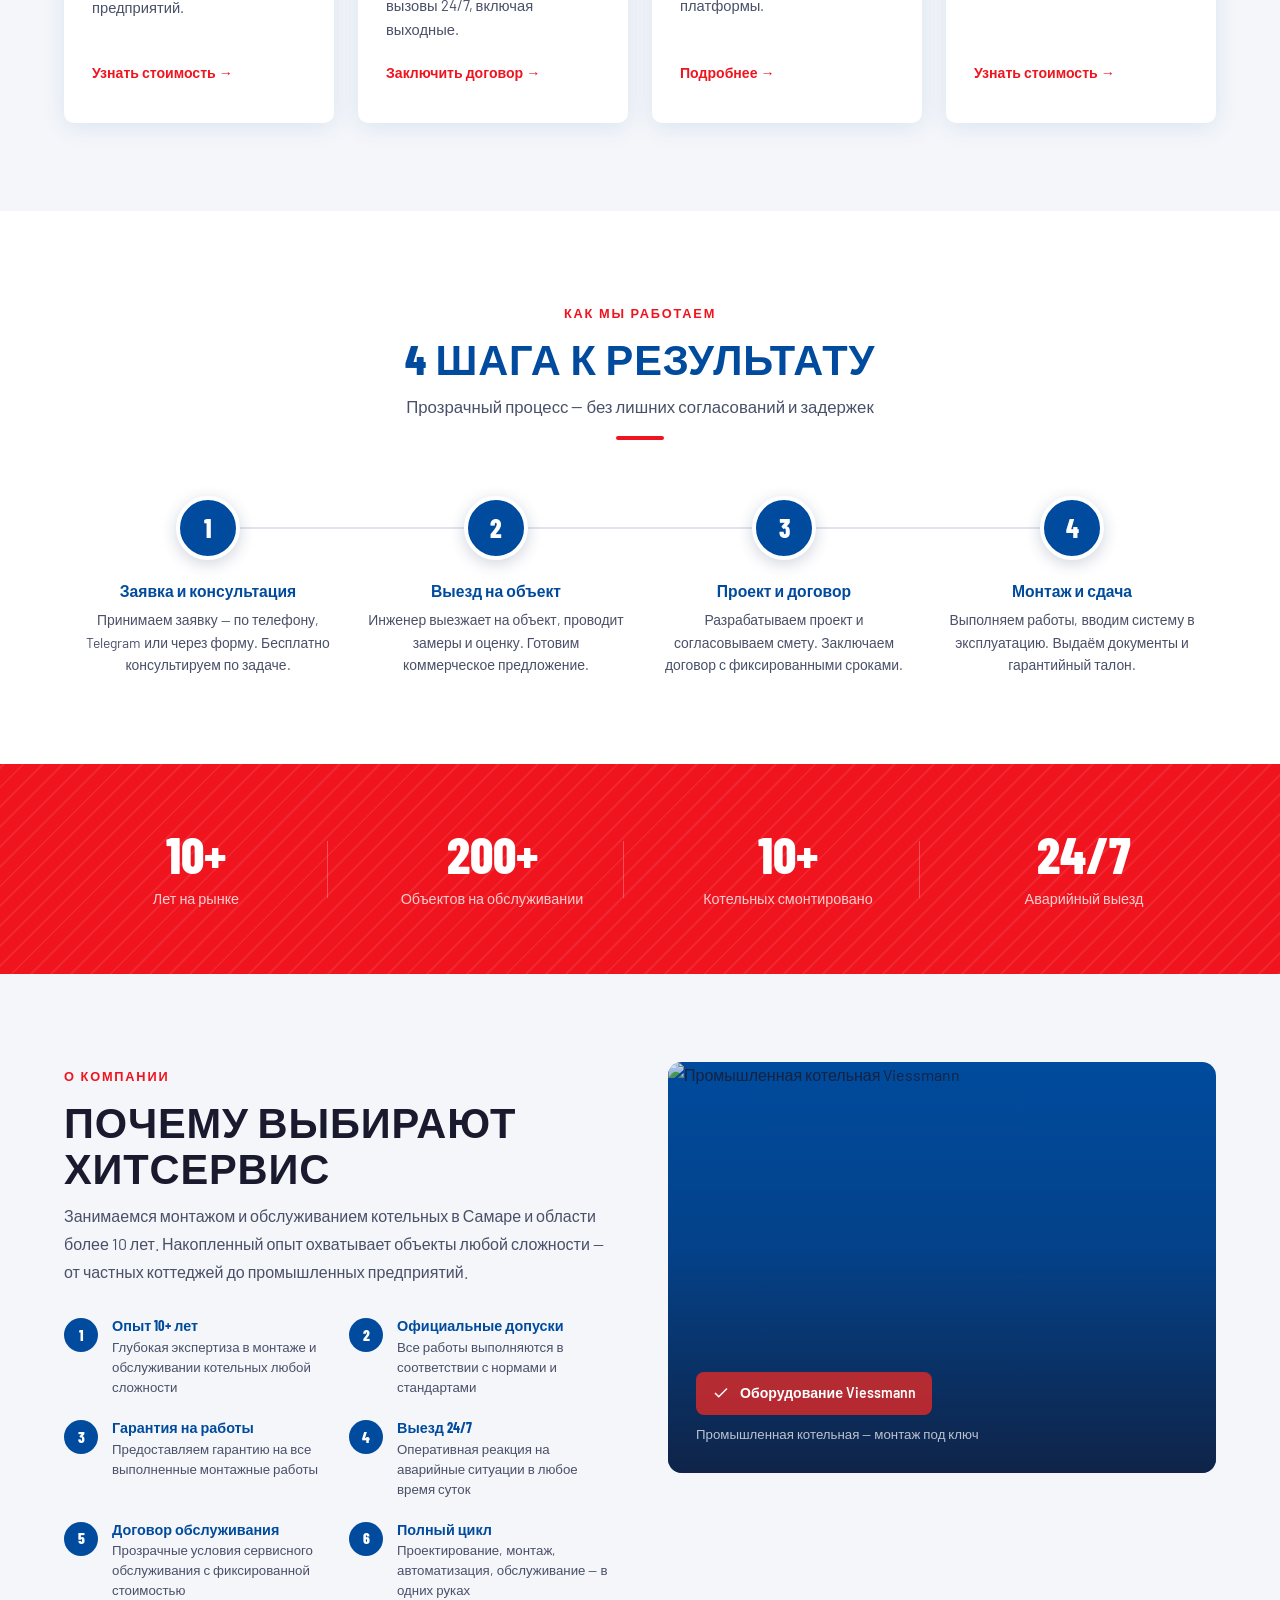
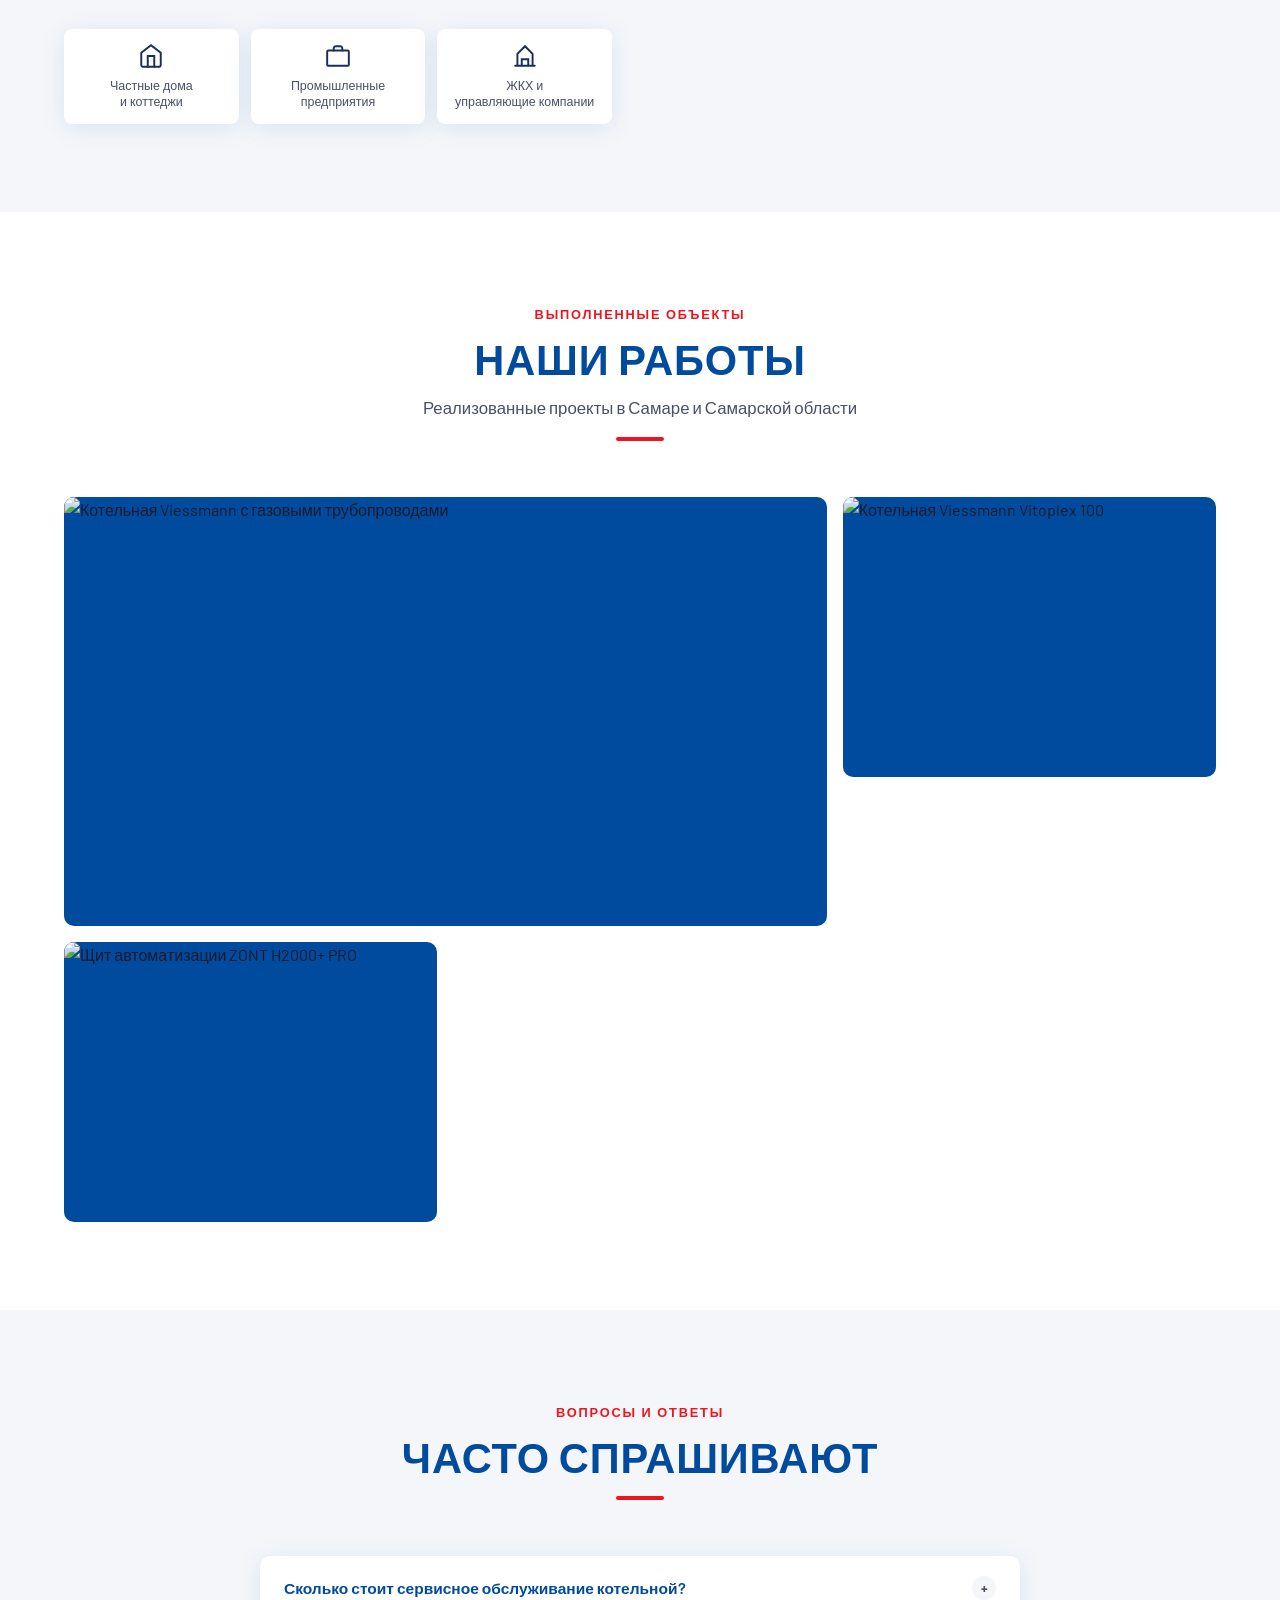
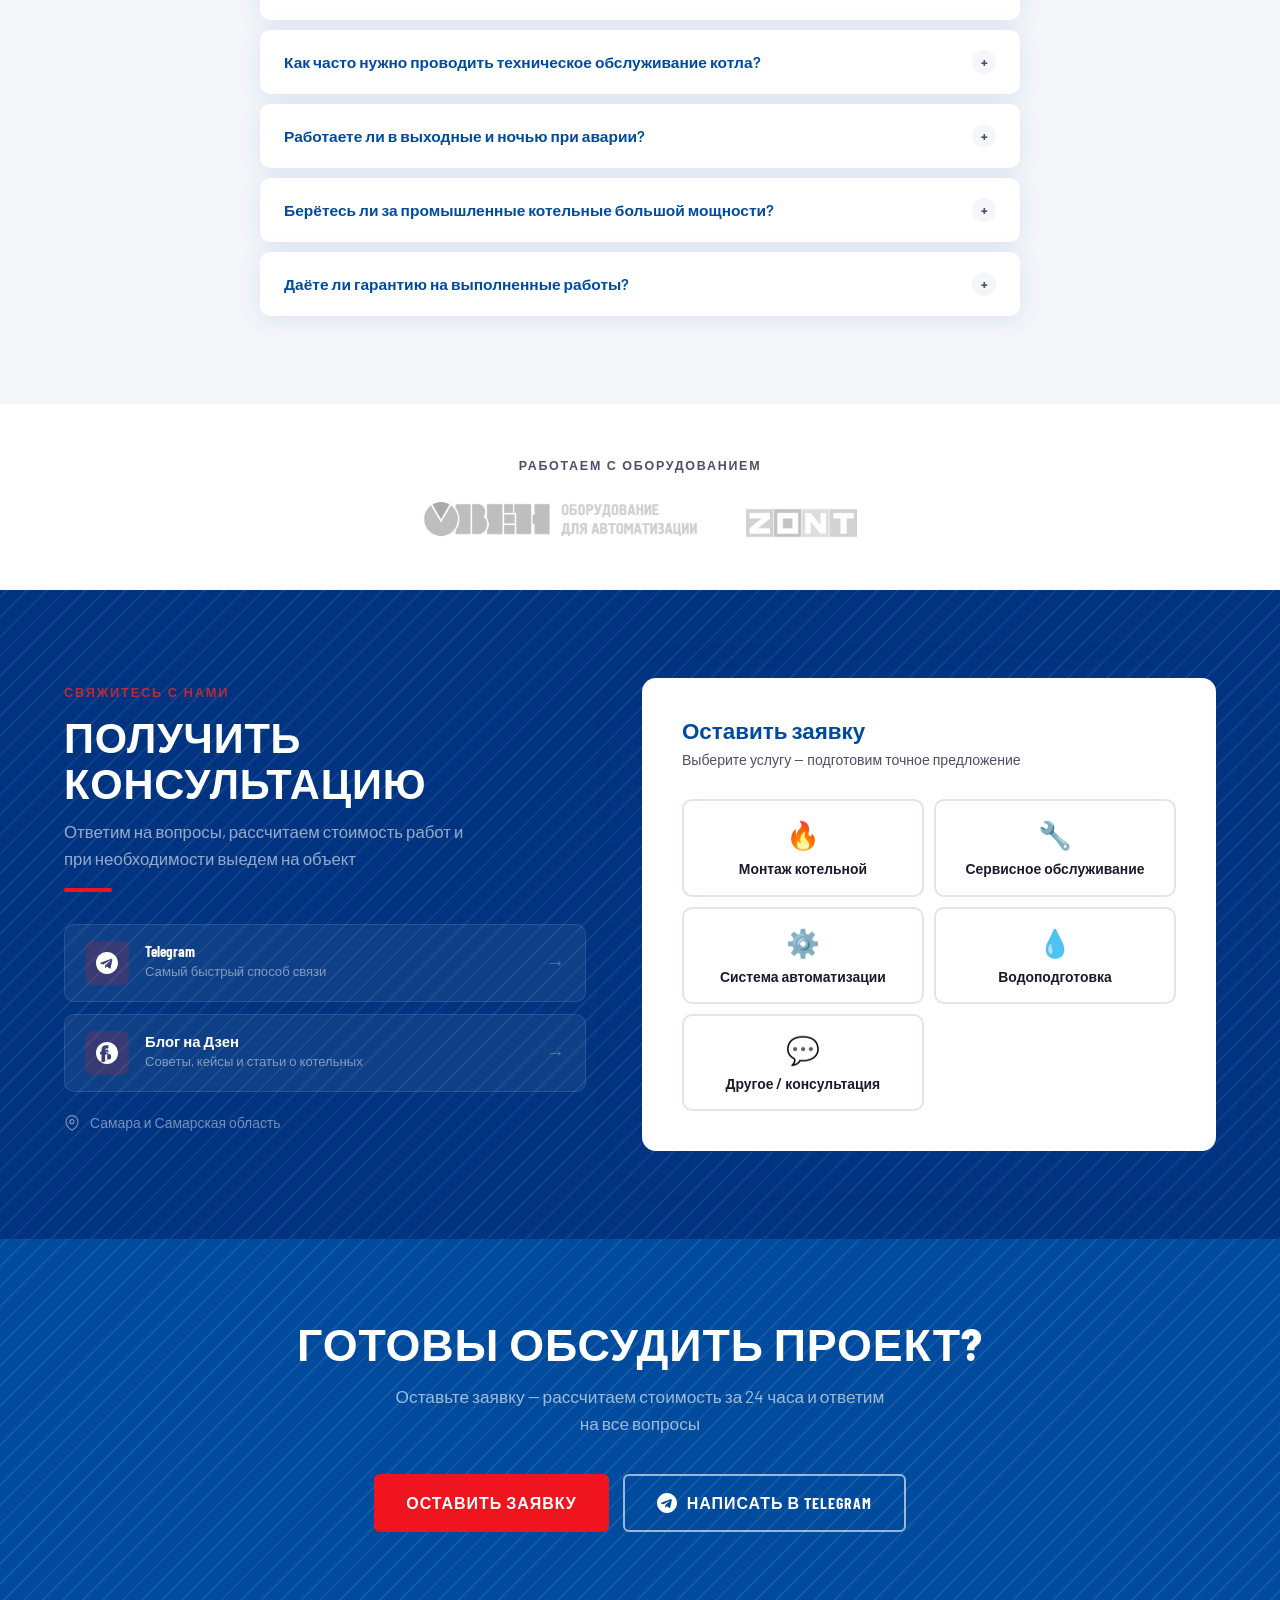
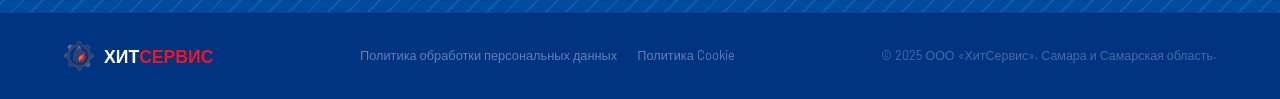
==== commit 443bfcfe: "feat: replace contact form with multi-step quiz by service" ====
--- a/index.html
+++ b/index.html
@@ -478,48 +478,7 @@
       </div>
 
       <div class="contact-form-wrap fade-in delay-1">
-        <h3>Оставить заявку</h3>
-        <p class="form-sub">Заполните форму — перезвоним в рабочее время</p>
-        <form id="contact-form" onsubmit="submitForm(event)">
-          <div class="form-row">
-            <div class="form-group">
-              <label for="name">Ваше имя *</label>
-              <input type="text" id="name" name="name" placeholder="Иван Иванов" required />
-            </div>
-            <div class="form-group">
-              <label for="phone">Телефон *</label>
-              <input type="tel" id="phone" name="phone" placeholder="+7 (___) ___-__-__" required />
-            </div>
-          </div>
-          <div class="form-group">
-            <label for="service">Услуга</label>
-            <select id="service" name="service">
-              <option value="">— Выберите услугу —</option>
-              <option>Монтаж котельной</option>
-              <option>Сервисное обслуживание</option>
-              <option>Система автоматизации</option>
-              <option>Водоподготовка</option>
-              <option>Другое / консультация</option>
-            </select>
-          </div>
-          <div class="form-group">
-            <label for="message">Описание объекта</label>
-            <textarea id="message" name="message" placeholder="Опишите кратко объект и задачу..."></textarea>
-          </div>
-          <div class="consent-block">
-            <input type="checkbox" id="consent" name="consent" required />
-            <label for="consent">Я согласен(а) на <a href="#" onclick="openModal('modal-policy', event)">обработку персональных данных</a> в соответствии с ФЗ-152</label>
-          </div>
-          <button type="submit" class="btn btn-navy" style="width:100%">Отправить заявку →</button>
-          <div class="form-success" id="form-success">
-            <div class="ok-icon">✅</div>
-            <h4>Заявка отправлена!</h4>
-            <p>Для подготовки точного коммерческого предложения наш бот задаст вам несколько вопросов.</p>
-            <a href="https://t.me/heatservice_leads_bot" target="_blank" rel="noopener" class="btn btn-primary" style="margin-top:16px;display:inline-block">
-              Написать боту →
-            </a>
-          </div>
-        </form>
+        <div id="quiz"></div>
       </div>
     </div>
   </div>
--- a/style.css
+++ b/style.css
@@ -237,6 +237,29 @@
 .form-success h4 { color: var(--navy); margin-bottom: 8px; font-size: 1.1rem; }
 .form-success p { color: var(--text-mid); font-size: .9rem; }
 
+/* ===== QUIZ ===== */
+.quiz-step h3 { color: var(--navy); margin-bottom: 6px; font-size: 1.4rem; }
+.quiz-progress { height: 4px; background: var(--gray); border-radius: 2px; margin-bottom: 18px; overflow: hidden; }
+.quiz-progress-bar { height: 100%; background: var(--navy); border-radius: 2px; transition: width .35s ease; }
+.quiz-step-label { font-size: .75rem; font-weight: 700; color: var(--text-mid); text-transform: uppercase; letter-spacing: .05em; margin-bottom: 8px; }
+.quiz-question { color: var(--navy); font-size: 1.08rem; line-height: 1.4; margin-bottom: 18px; }
+.quiz-services { display: grid; grid-template-columns: 1fr 1fr; gap: 10px; margin-top: 8px; }
+.quiz-svc-card { display: flex; flex-direction: column; align-items: center; gap: 8px; padding: 16px 10px; border: 2px solid var(--gray); border-radius: 10px; background: #fff; cursor: pointer; font-size: .87rem; font-weight: 600; color: var(--text-dark); text-align: center; line-height: 1.3; font-family: 'Barlow', sans-serif; transition: all .2s; }
+.quiz-svc-card:hover, .quiz-svc-card:focus { border-color: var(--navy); background: var(--gray-light); color: var(--navy); outline: none; }
+.quiz-svc-icon { font-size: 1.7rem; }
+.quiz-options { display: flex; flex-direction: column; gap: 8px; margin-bottom: 18px; }
+.quiz-option { text-align: left; padding: 11px 16px; border: 2px solid var(--gray); border-radius: 8px; background: #fff; cursor: pointer; font-size: .92rem; color: var(--text-dark); font-family: 'Barlow', sans-serif; line-height: 1.4; transition: all .2s; }
+.quiz-option:hover, .quiz-option:focus { border-color: var(--navy); background: var(--gray-light); outline: none; }
+.quiz-option.selected { border-color: var(--navy); background: rgba(0,75,157,.08); color: var(--navy); font-weight: 600; }
+.quiz-text-input { width: 100%; padding: 12px 16px; border: 2px solid var(--gray); border-radius: 8px; font-family: 'Barlow', sans-serif; font-size: .95rem; color: var(--text-dark); outline: none; margin-bottom: 18px; transition: border-color .2s; }
+.quiz-text-input:focus { border-color: var(--navy); }
+.quiz-nav { display: flex; gap: 10px; margin-top: 6px; }
+.quiz-nav .btn { flex: 1; justify-content: center; }
+.quiz-nav--back .btn-ghost { flex: 0 0 auto; }
+.btn-ghost { background: transparent; border: 2px solid var(--gray); color: var(--text-mid); padding: 12px 20px; border-radius: 8px; font-family: 'Barlow', sans-serif; font-weight: 600; font-size: .9rem; transition: all .2s; }
+.btn-ghost:hover { border-color: var(--navy); color: var(--navy); }
+@media (max-width: 500px) { .quiz-services { grid-template-columns: 1fr; } }
+
 /* ===== FOOTER ===== */
 footer { background: var(--navy-dark); border-top: 1px solid rgba(255,255,255,.07); padding: 28px 0; }
 .footer-inner { display: flex; align-items: center; justify-content: space-between; flex-wrap: wrap; gap: 16px; }
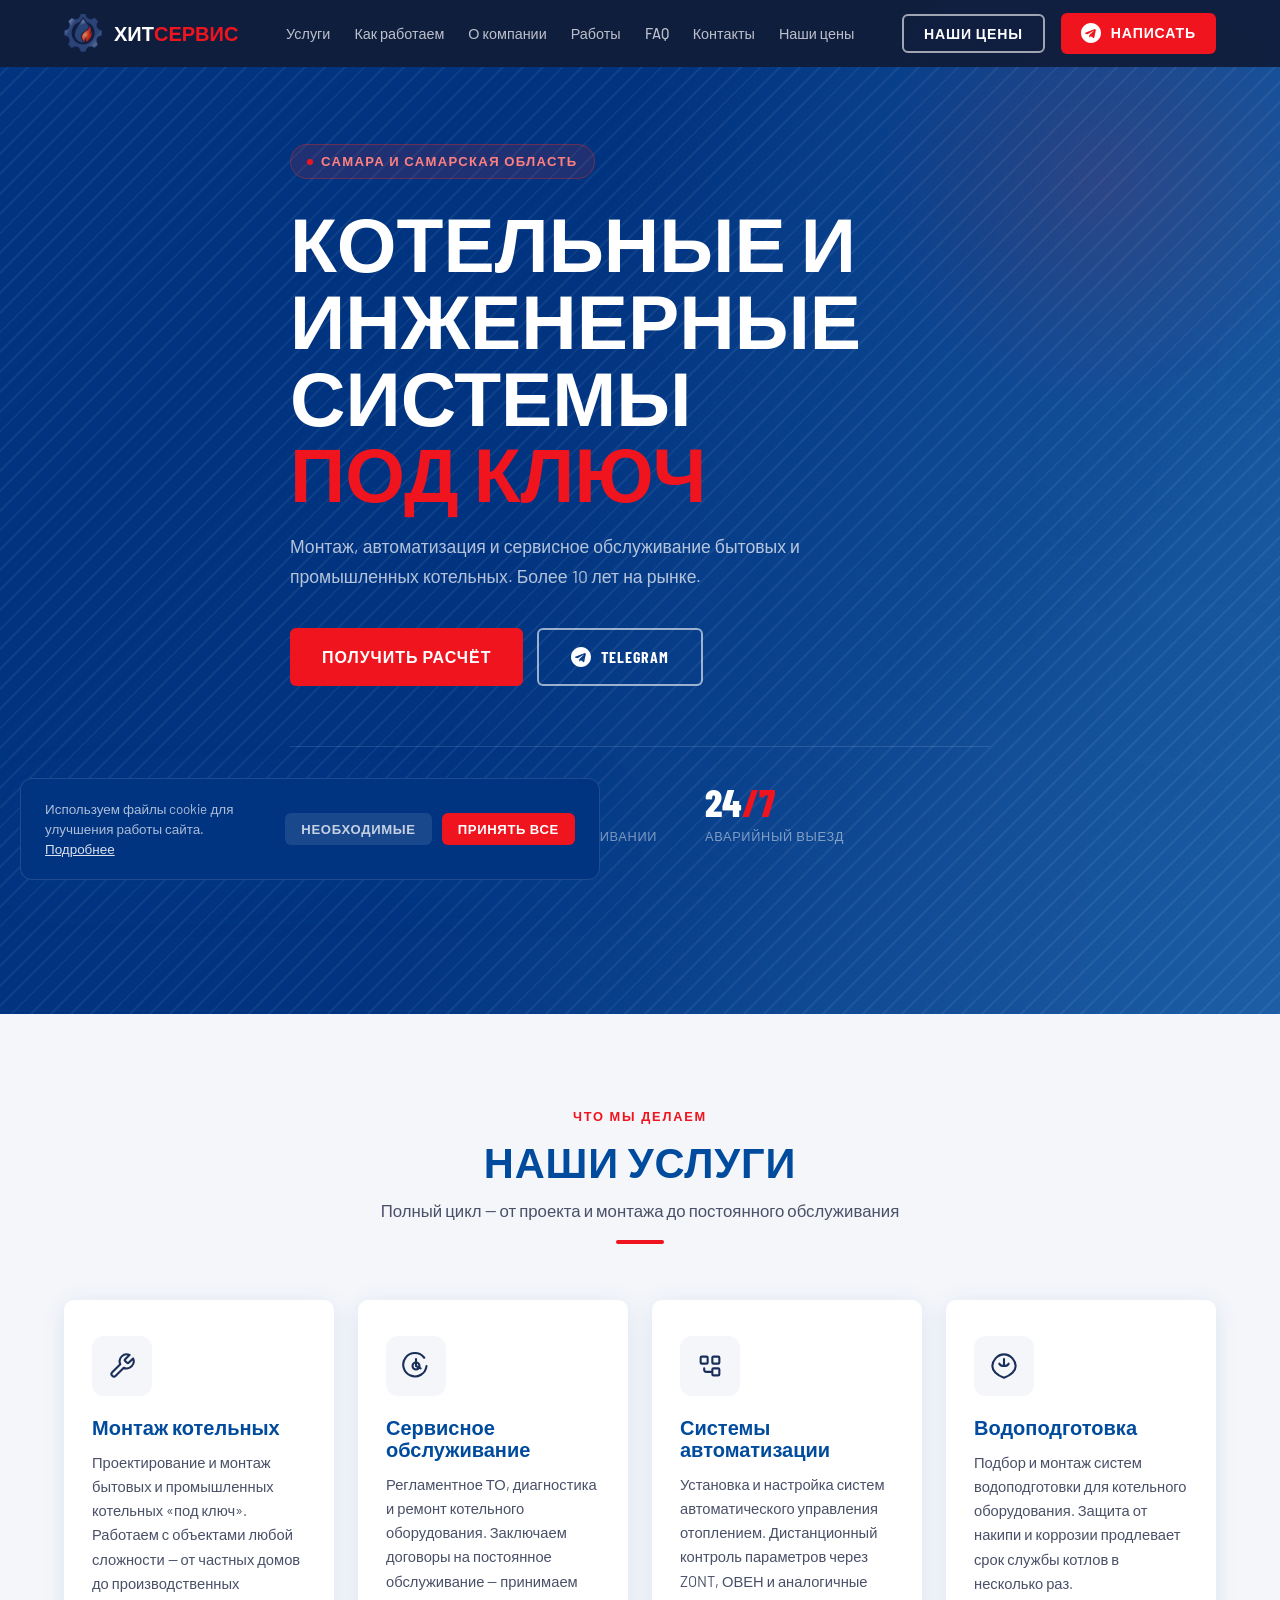
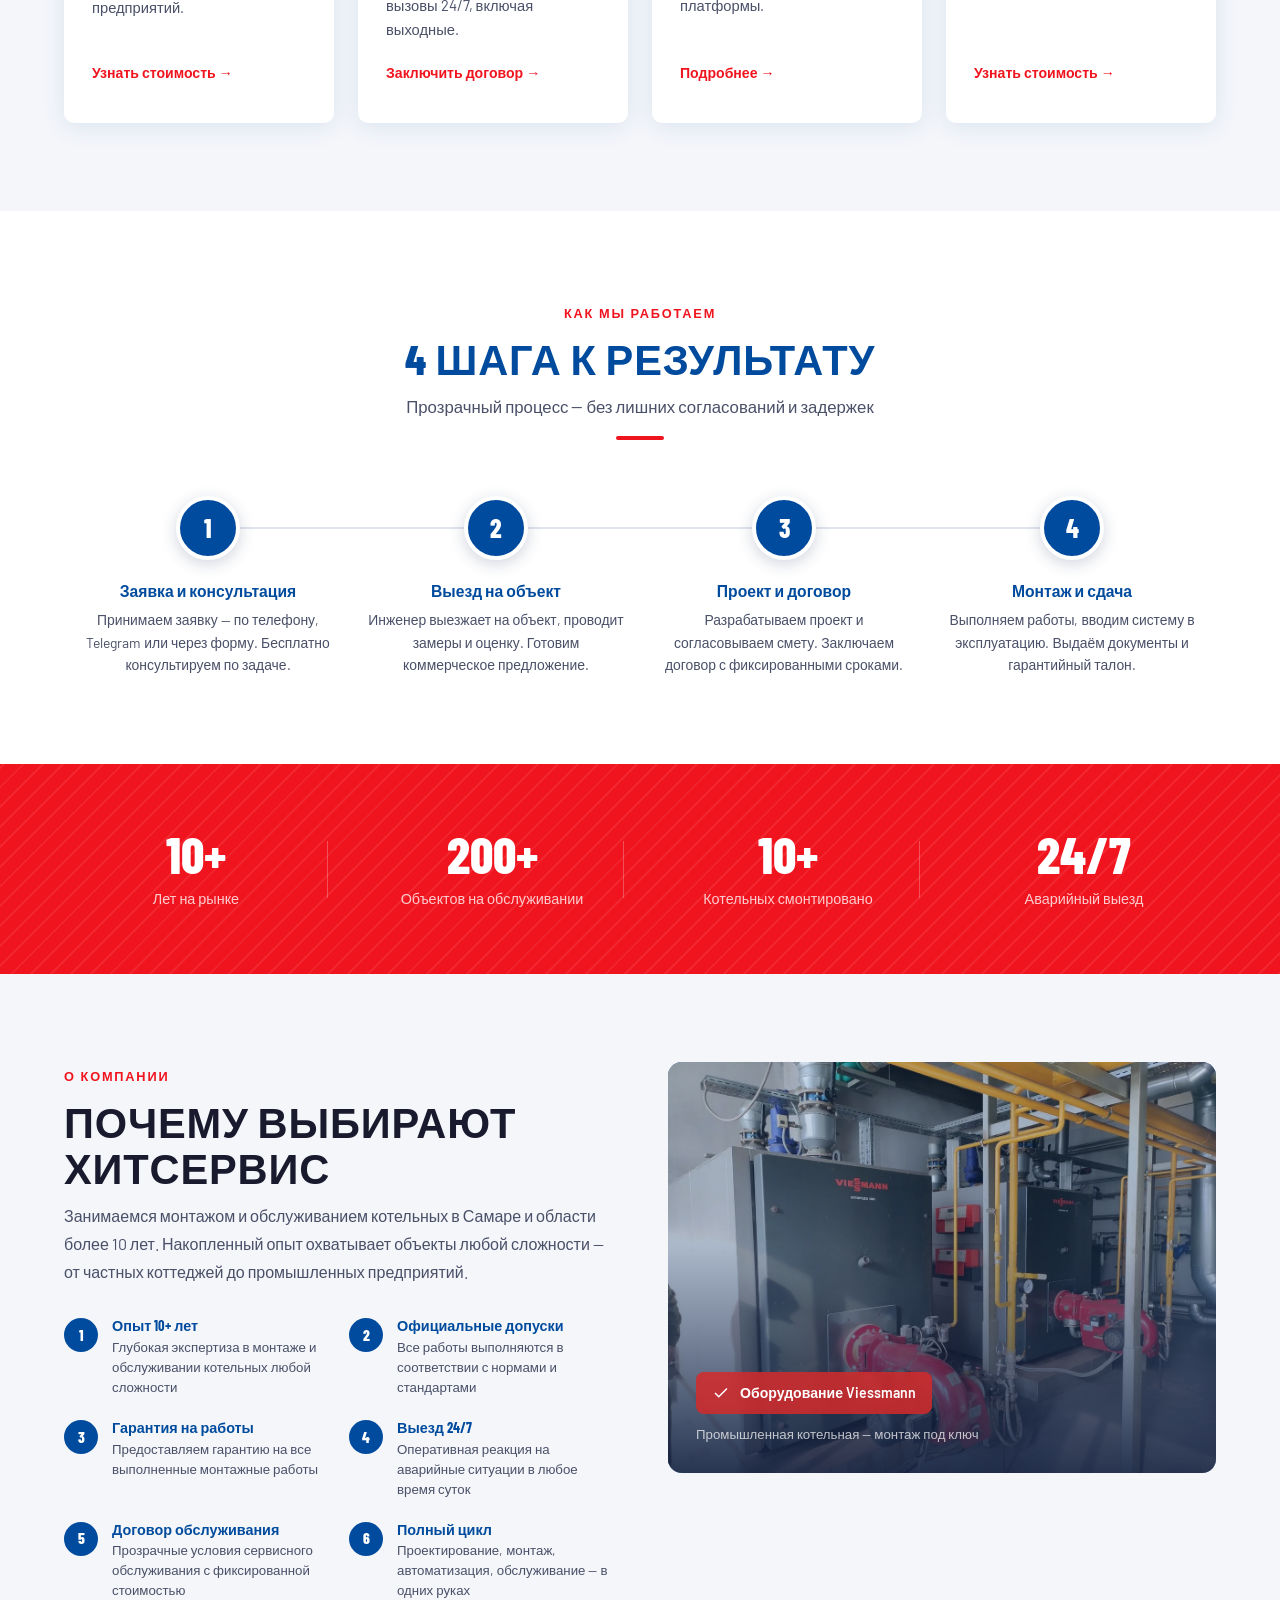
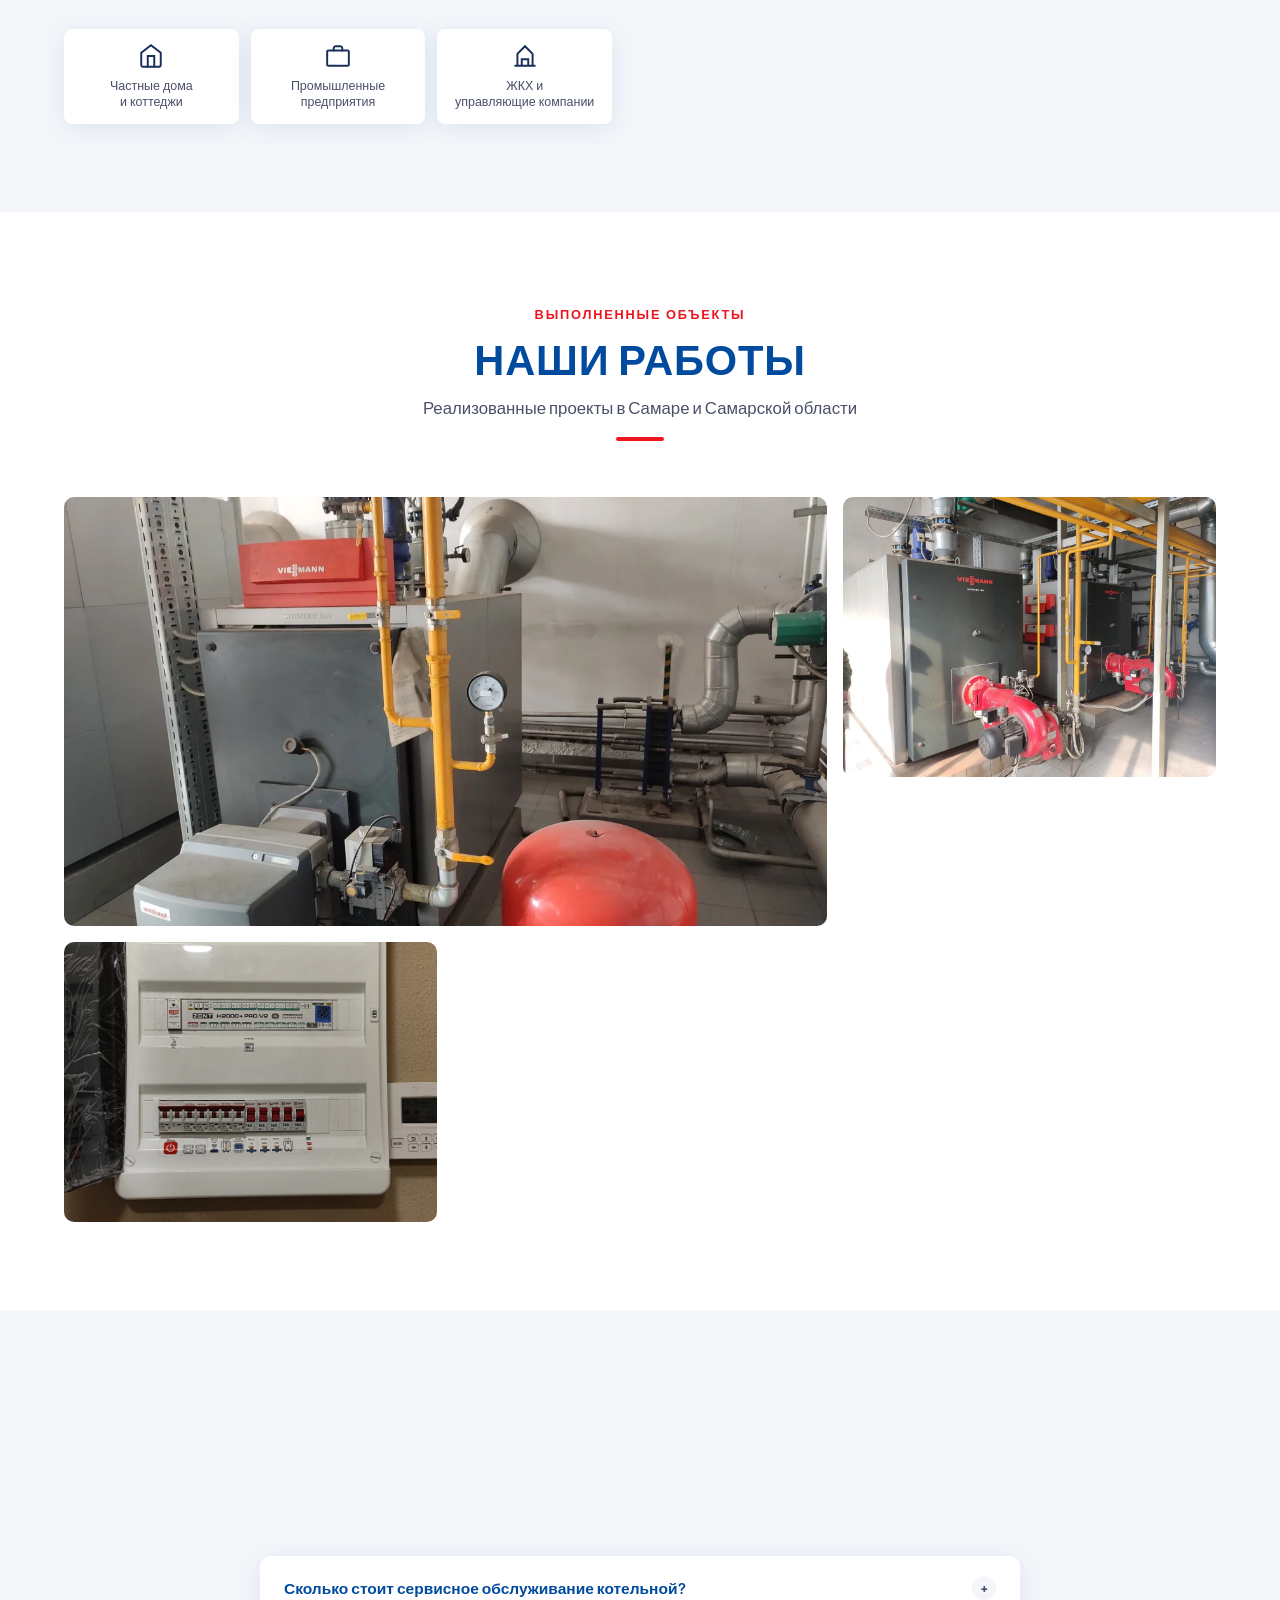
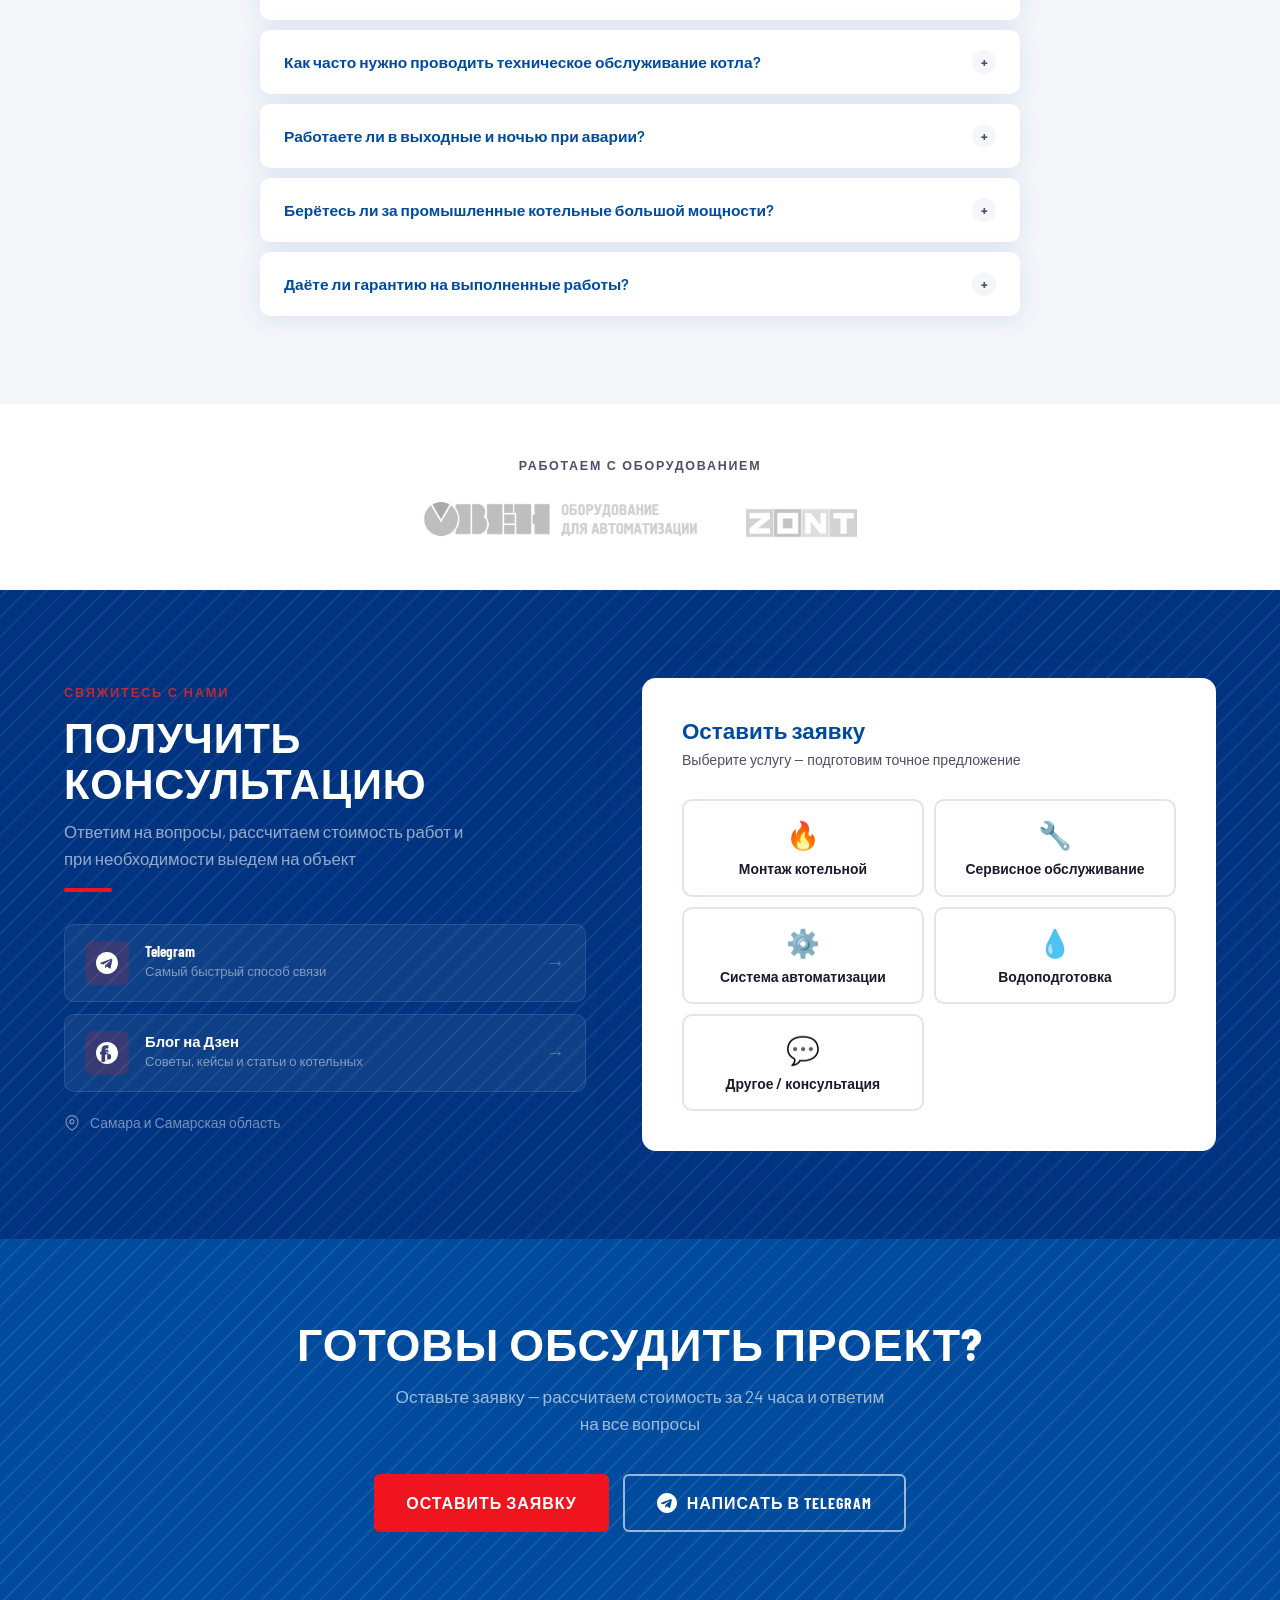
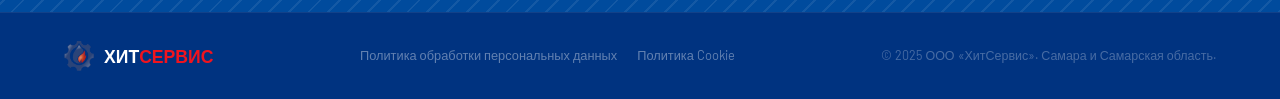
==== commit b4f70f02: "feat: same-origin lead endpoint, SEO move to heatservice.su, image optimization - form posts to /api" ====
--- a/index.html
+++ b/index.html
@@ -7,14 +7,14 @@
   <meta name="description" content="ХитСервис — монтаж котельных под ключ, сервисное обслуживание, системы автоматизации и водоподготовка в Самаре и области. 10+ лет, 200+ объектов." />
   <meta name="robots" content="index, follow" />
   <meta name="keywords" content="монтаж котельных Самара, обслуживание котельных, котельная под ключ, сервис котлов Самара, водоподготовка, автоматизация котельной, ремонт котлов Самара" />
-  <link rel="canonical" href="https://heatservice.tech/" />
+  <link rel="canonical" href="https://heatservice.su/" />
 
   <!-- Open Graph -->
   <meta property="og:type" content="website" />
-  <meta property="og:url" content="https://heatservice.tech/" />
+  <meta property="og:url" content="https://heatservice.su/" />
   <meta property="og:title" content="ХитСервис — Монтаж и обслуживание котельных в Самаре" />
   <meta property="og:description" content="Монтаж котельных под ключ, сервисное обслуживание, автоматизация и водоподготовка в Самаре. 10+ лет, 200+ объектов." />
-  <meta property="og:image" content="https://heatservice.tech/industrial-2.webp" />
+  <meta property="og:image" content="https://heatservice.su/industrial-2.webp" />
   <meta property="og:locale" content="ru_RU" />
   <meta property="og:site_name" content="ХитСервис" />
 
@@ -31,9 +31,9 @@
     "@type": "LocalBusiness",
     "name": "ХитСервис",
     "description": "Монтаж и сервисное обслуживание котельных под ключ в Самаре и области. Автоматизация, водоподготовка, аварийный выезд 24/7.",
-    "url": "https://heatservice.tech",
-    "logo": "https://heatservice.tech/logo.png",
-    "image": "https://heatservice.tech/industrial-2.webp",
+    "url": "https://heatservice.su",
+    "logo": "https://heatservice.su/logo.png",
+    "image": "https://heatservice.su/industrial-2.webp",
     "address": {
       "@type": "PostalAddress",
       "addressLocality": "Самара",
--- a/style.css
+++ b/style.css
@@ -98,7 +98,7 @@
 
 /* ===== HERO ===== */
 #hero { min-height: 100vh; position: relative; display: flex; align-items: center; overflow: hidden; padding-top: 64px; }
-.hero-bg { position: absolute; inset: 0; background: url('industrial-2.png') center/cover no-repeat; opacity: .13; }
+.hero-bg { position: absolute; inset: 0; background: url('industrial-2.webp') center/cover no-repeat; opacity: .13; }
 .hero-gradient { position: absolute; inset: 0; background: linear-gradient(108deg, var(--navy-dark) 42%, rgba(0,75,157,.88) 100%); }
 .hero-pattern { position: absolute; inset: 0; background-image: repeating-linear-gradient(-45deg, rgba(255,255,255,.06) 0, rgba(255,255,255,.06) 2px, transparent 2px, transparent 14px); pointer-events: none; }
 .hero-glow { position: absolute; top: -80px; right: -80px; width: 520px; height: 520px; background: radial-gradient(circle, rgba(212,43,43,.14) 0%, transparent 62%); pointer-events: none; }
@@ -187,7 +187,7 @@
 .faq-icon { flex-shrink: 0; width: 24px; height: 24px; border-radius: 50%; background: var(--gray-light); display: flex; align-items: center; justify-content: center; transition: transform var(--tr), background var(--tr); font-size: .85rem; color: var(--text-mid); font-weight: 700; line-height: 1; }
 .faq-item.open .faq-icon { transform: rotate(45deg); background: var(--red); color: #fff; }
 .faq-a { max-height: 0; overflow: hidden; transition: max-height .35s ease, padding .3s ease; padding: 0 24px; color: var(--text-mid); font-size: .93rem; line-height: 1.75; }
-.faq-item.open .faq-a { max-height: 300px; padding: 0 24px 20px; }
+.faq-item.open .faq-a { max-height: 600px; padding: 0 24px 20px; }
 .faq-a a { color: var(--red); text-decoration: underline; }
 
 /* ===== PARTNERS ===== */
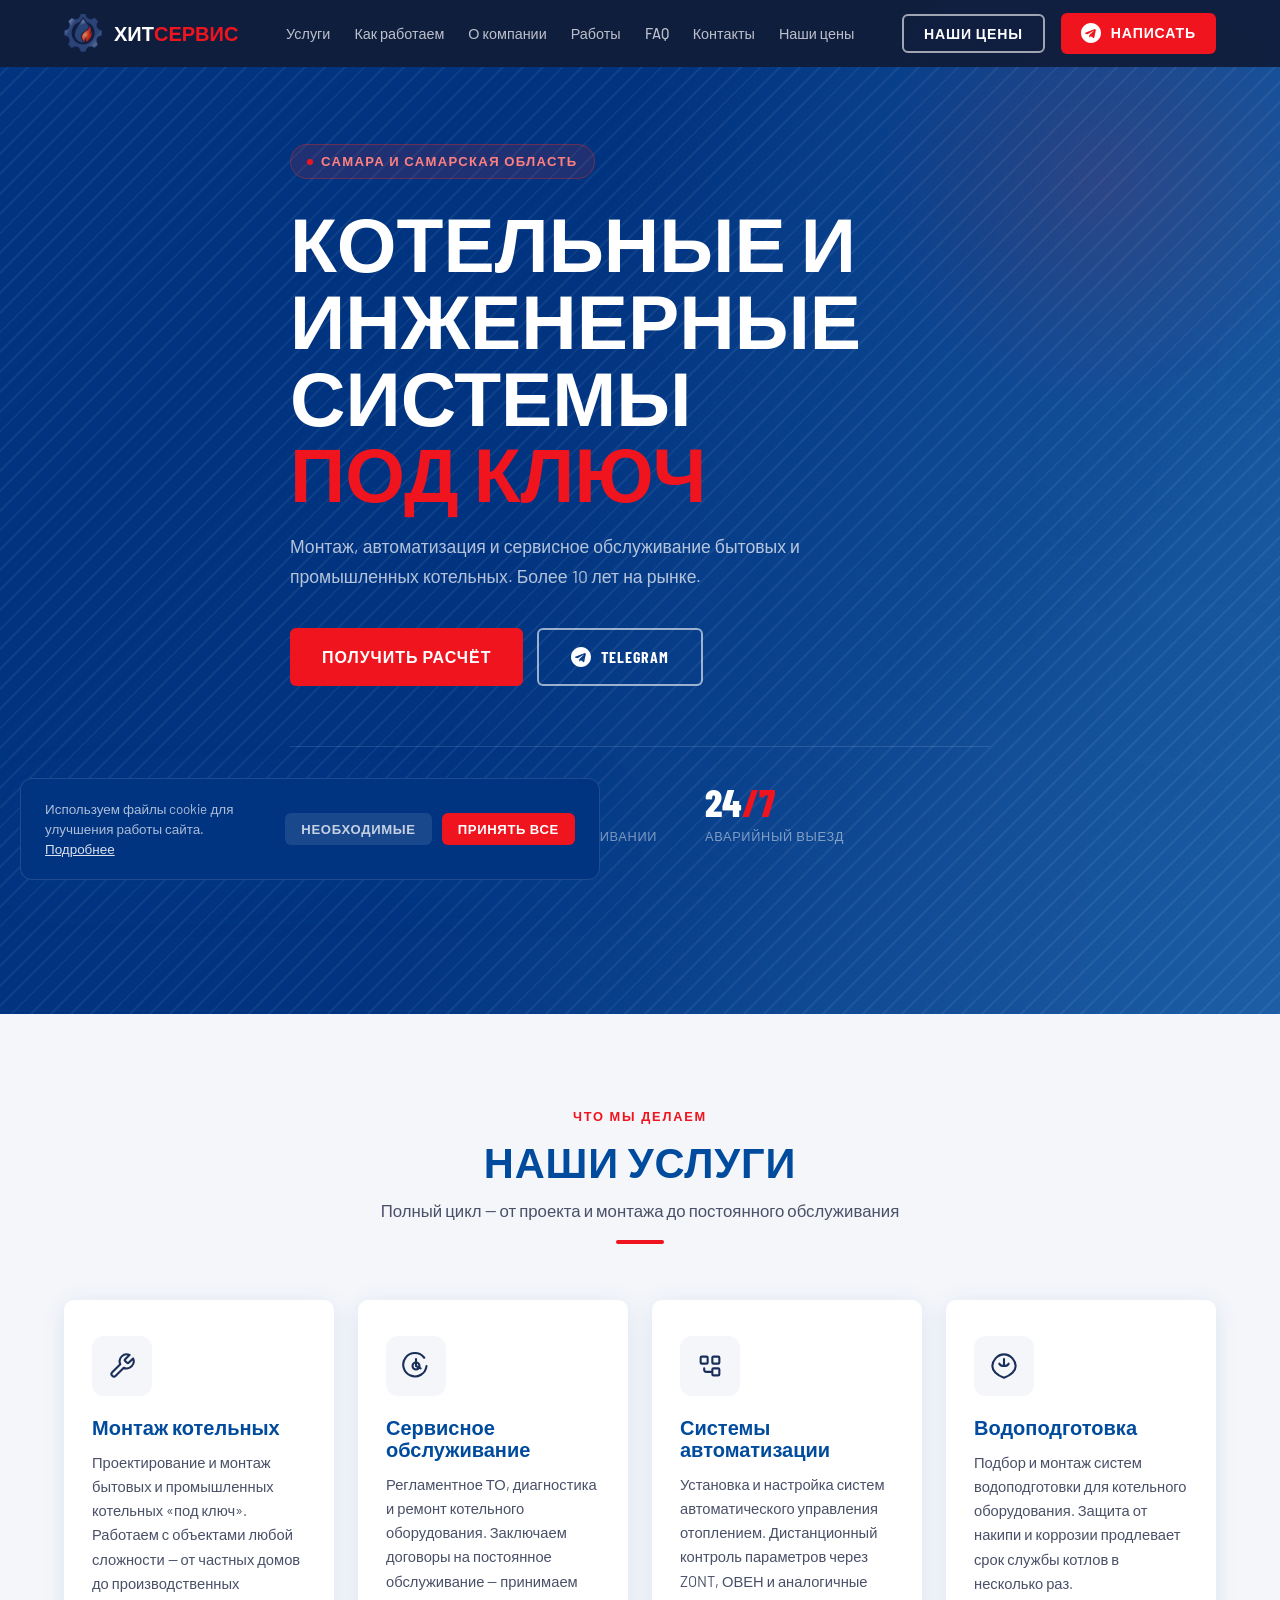
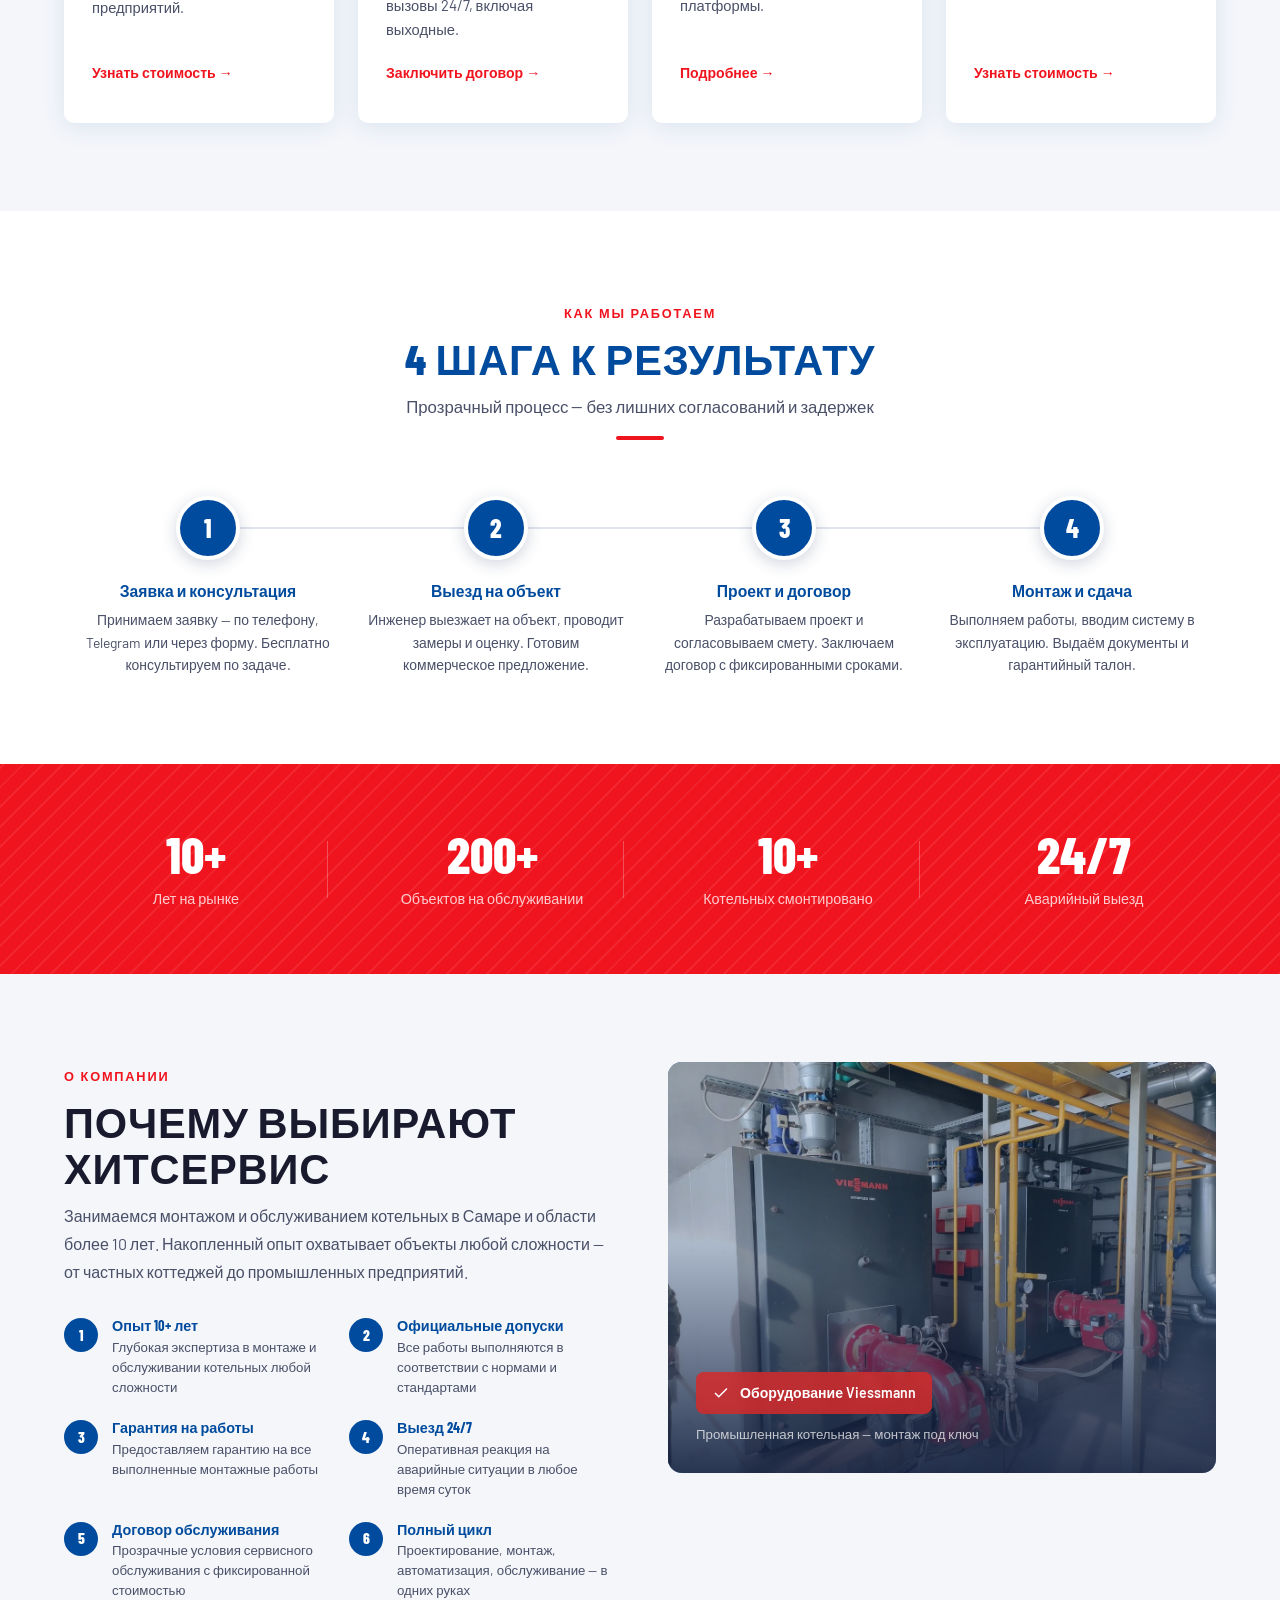
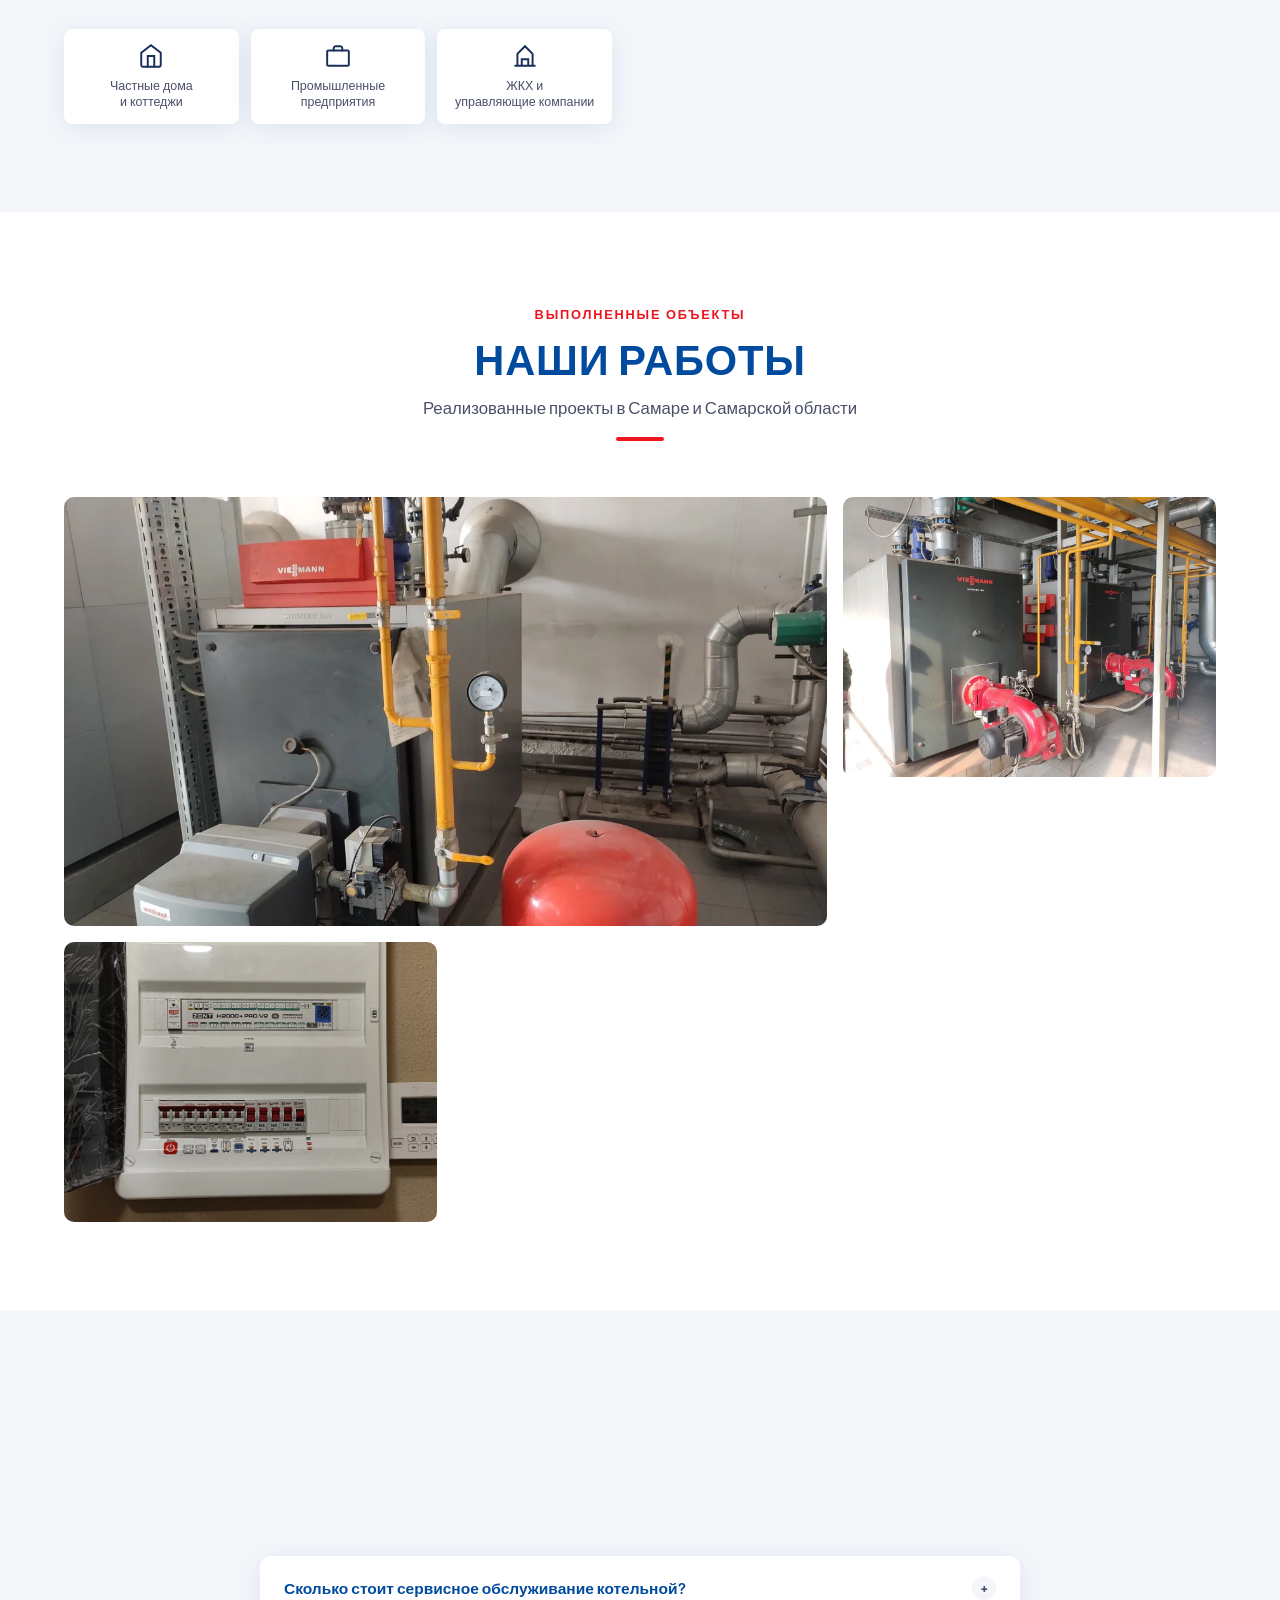
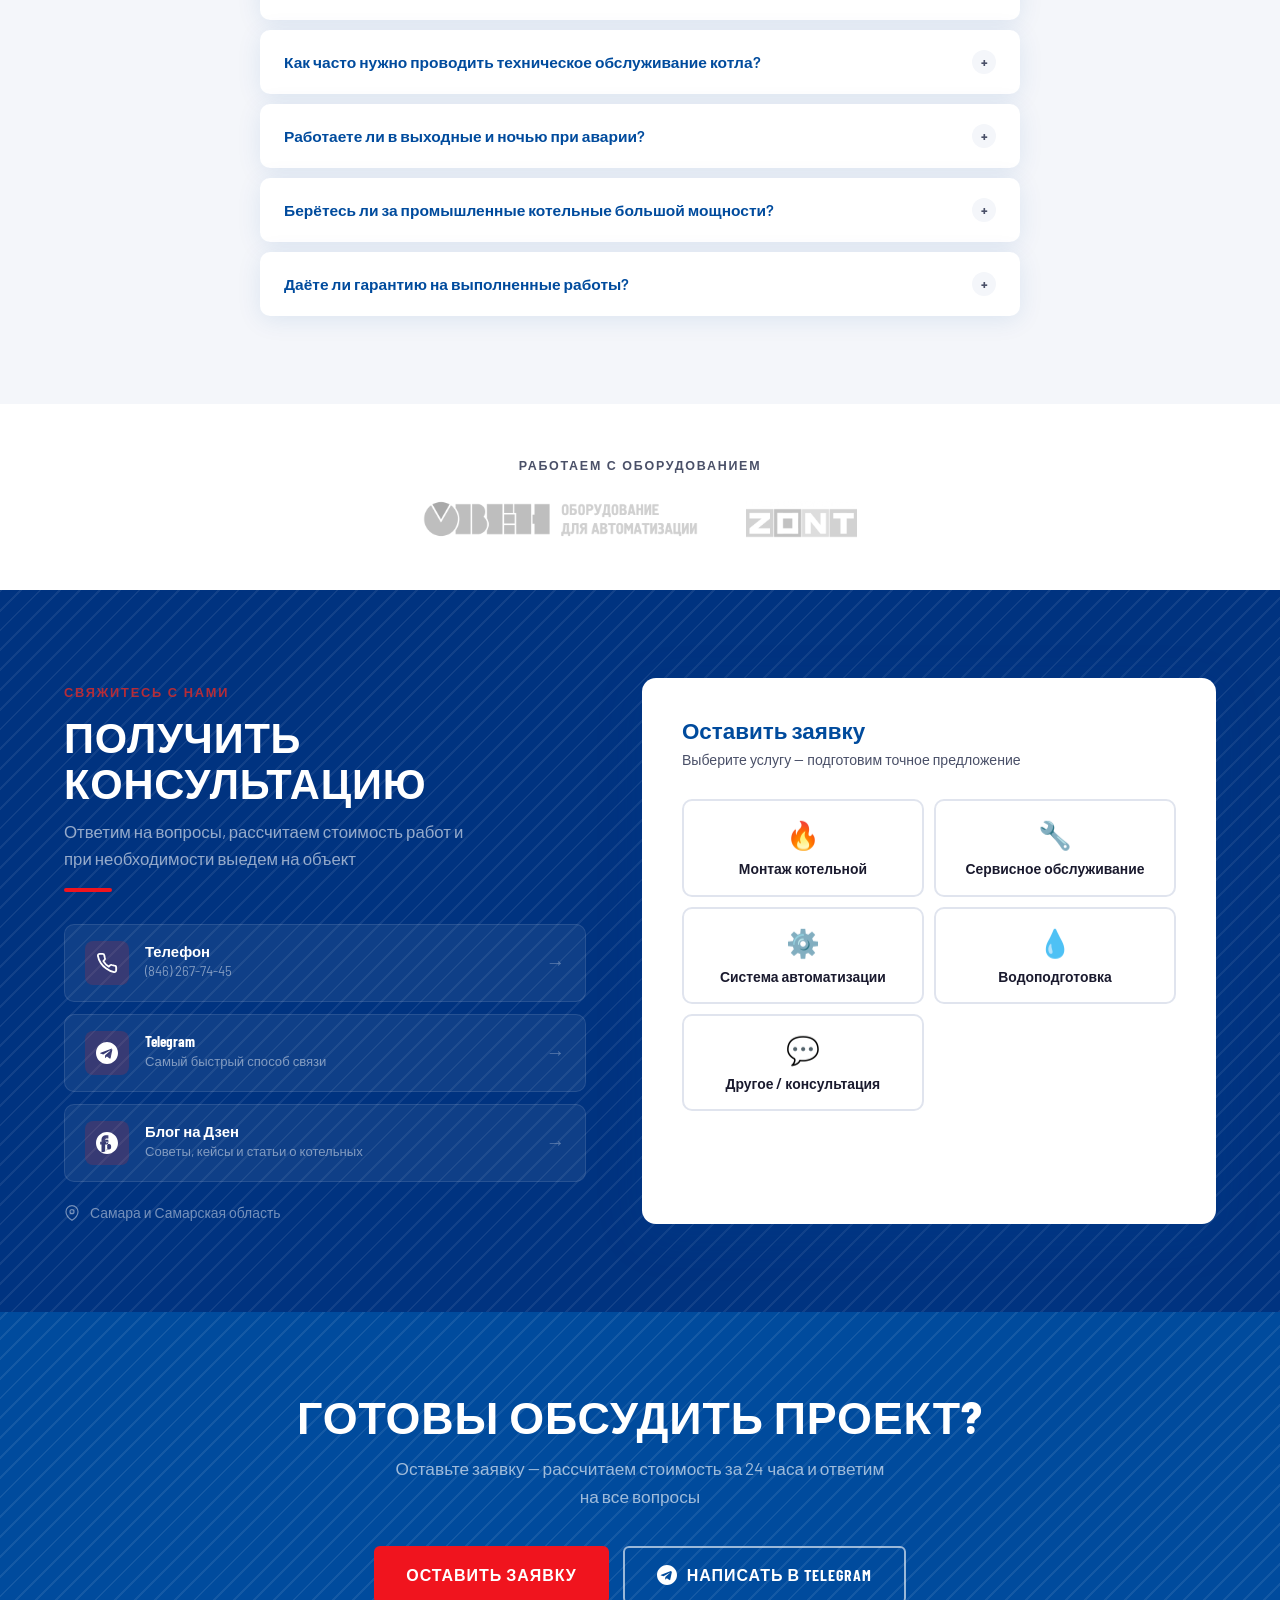
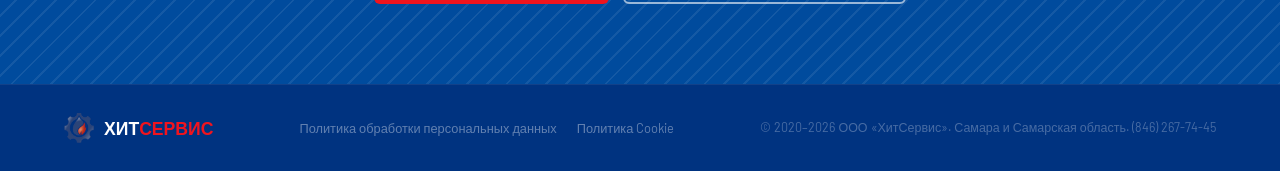
==== commit 10ce7c74: "feat: add phone contact and update footer years" ====
--- a/index.html
+++ b/index.html
@@ -32,6 +32,7 @@
     "name": "ХитСервис",
     "description": "Монтаж и сервисное обслуживание котельных под ключ в Самаре и области. Автоматизация, водоподготовка, аварийный выезд 24/7.",
     "url": "https://heatservice.su",
+    "telephone": "+78462677445",
     "logo": "https://heatservice.su/logo.png",
     "image": "https://heatservice.su/industrial-2.webp",
     "address": {
@@ -43,6 +44,7 @@
     "contactPoint": {
       "@type": "ContactPoint",
       "contactType": "customer service",
+      "telephone": "+78462677445",
       "url": "https://t.me/Gleb82",
       "availableLanguage": "Russian"
     },
@@ -450,6 +452,16 @@
         <p>Ответим на вопросы, рассчитаем стоимость работ и при необходимости выедем на объект</p>
         <span class="line-red"></span>
         <div class="contact-channels">
+          <a href="tel:+78462677445" class="c-channel">
+            <div class="c-icon" aria-hidden="true">
+              <svg viewBox="0 0 24 24" fill="none" stroke="#fff" stroke-width="2" stroke-linecap="round" stroke-linejoin="round"><path d="M22 16.92v3a2 2 0 0 1-2.18 2A19.79 19.79 0 0 1 11.19 18a19.5 19.5 0 0 1-6-6A19.79 19.79 0 0 1 2.09 4.18 2 2 0 0 1 4.08 2h3a2 2 0 0 1 2 1.72c.12.96.34 1.9.65 2.8a2 2 0 0 1-.45 2.11L8.01 9.91a16 16 0 0 0 6 6l1.27-1.27a2 2 0 0 1 2.11-.45c.9.31 1.84.53 2.8.65A2 2 0 0 1 22 16.92z"/></svg>
+            </div>
+            <div class="c-text">
+              <h4>Телефон</h4>
+              <p>(846) 267-74-45</p>
+            </div>
+            <span class="c-arrow">→</span>
+          </a>
           <a href="https://t.me/Gleb82" target="_blank" rel="noopener" class="c-channel">
             <div class="c-icon">
               <svg viewBox="0 0 24 24" fill="#fff"><path d="M12 0C5.373 0 0 5.373 0 12s5.373 12 12 12 12-5.373 12-12S18.627 0 12 0zm5.894 8.221-1.97 9.28c-.145.658-.537.818-1.084.508l-3-2.21-1.447 1.394c-.16.16-.295.295-.605.295l.213-3.053 5.56-5.023c.242-.213-.054-.333-.373-.12L7.88 13.566l-2.96-.924c-.643-.204-.657-.643.136-.953l11.57-4.461c.537-.194 1.006.131.268.993z"/></svg>
@@ -513,7 +525,7 @@
         <a href="#" onclick="openModal('modal-policy', event)">Политика обработки персональных данных</a>
         <a href="#" onclick="openModal('modal-cookie', event)">Политика Cookie</a>
       </div>
-      <p class="footer-copy">© 2025 ООО «ХитСервис». Самара и Самарская область.</p>
+      <p class="footer-copy">© 2020–2026 ООО «ХитСервис». Самара и Самарская область. <a href="tel:+78462677445">(846) 267-74-45</a></p>
     </div>
   </div>
 </footer>
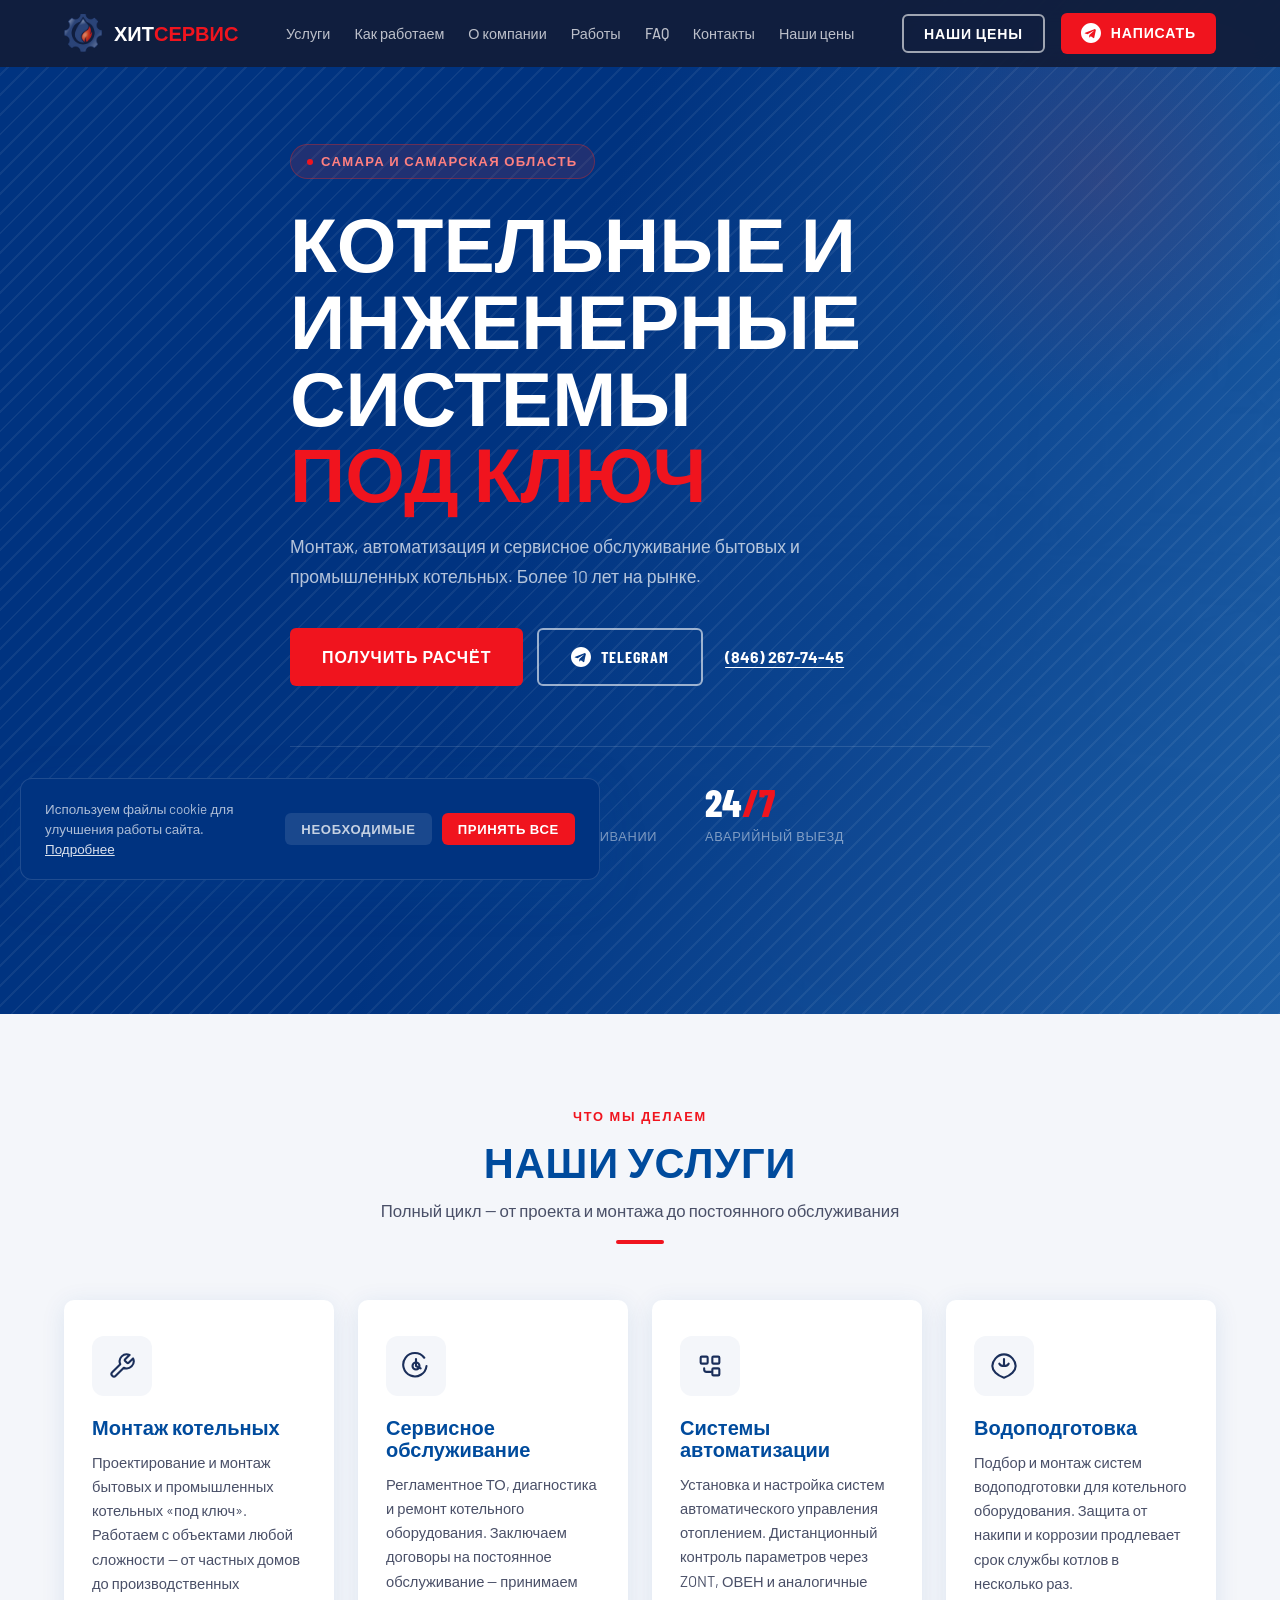
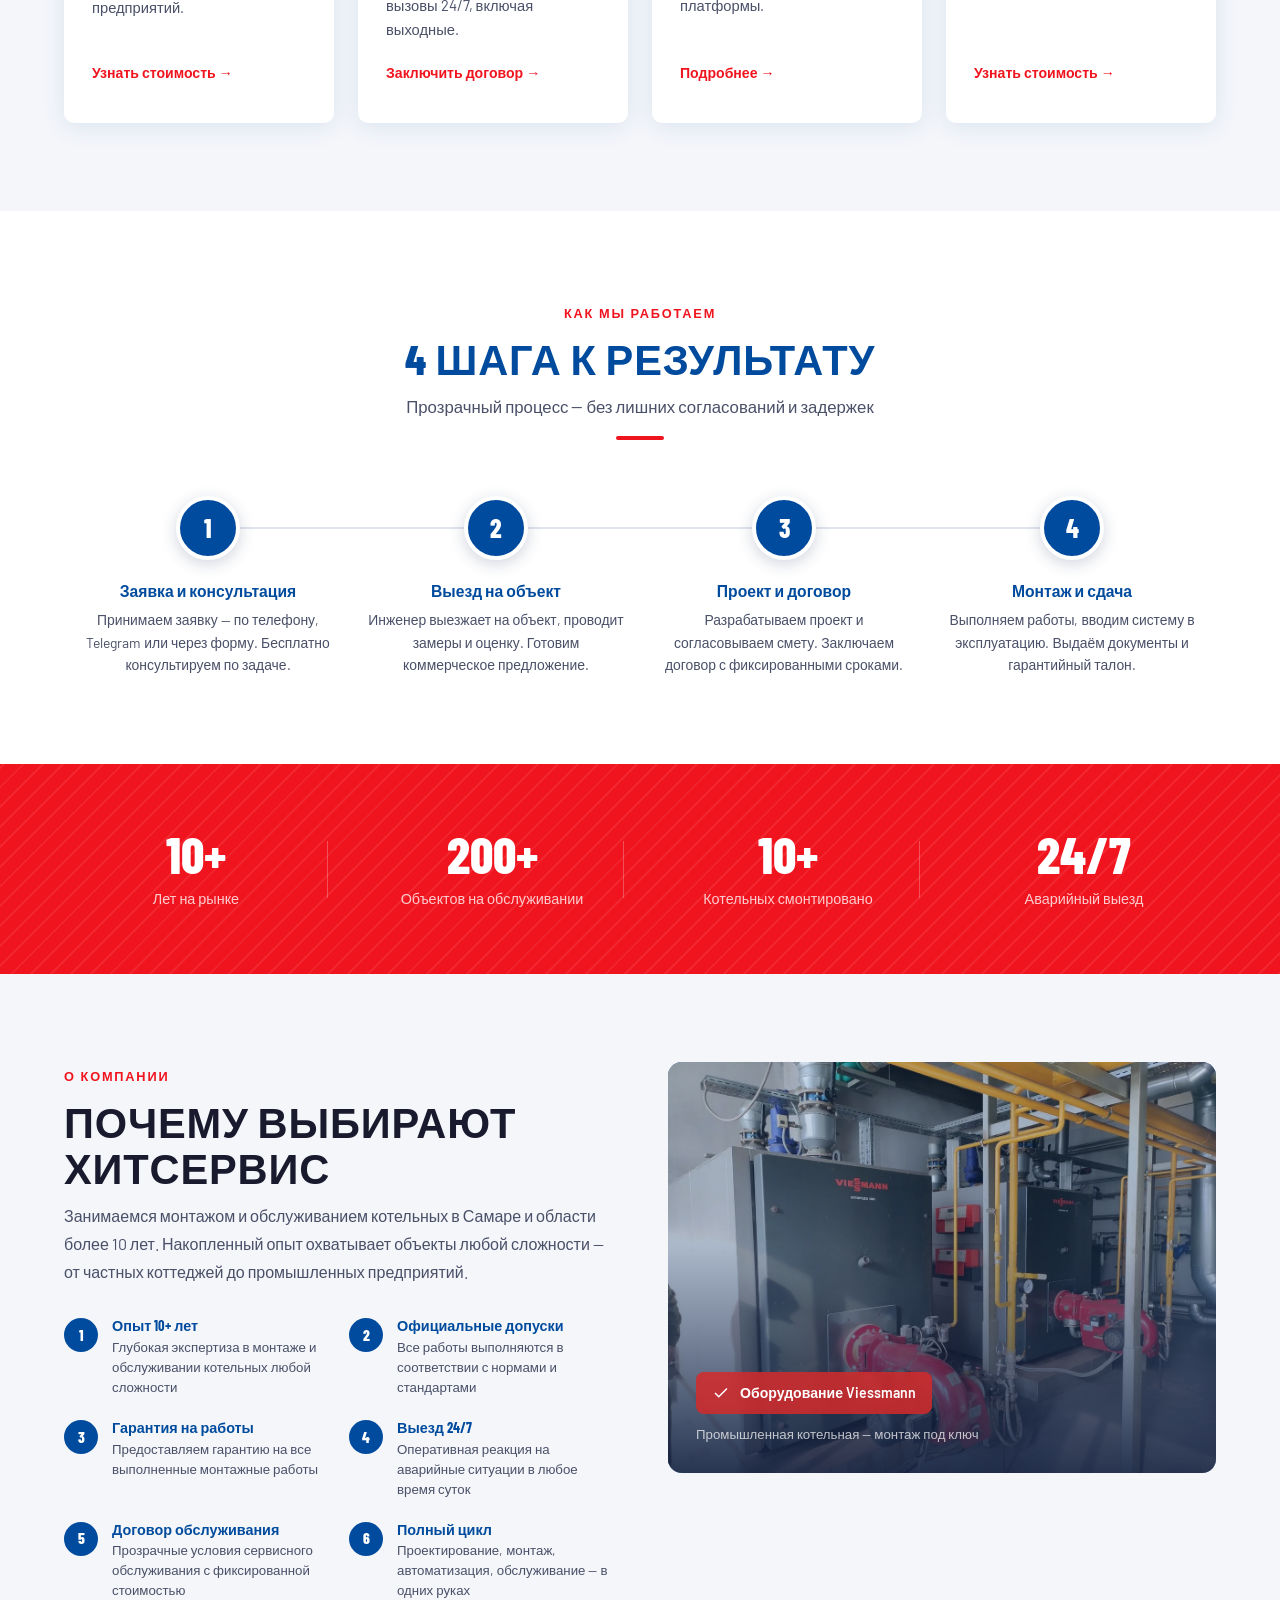
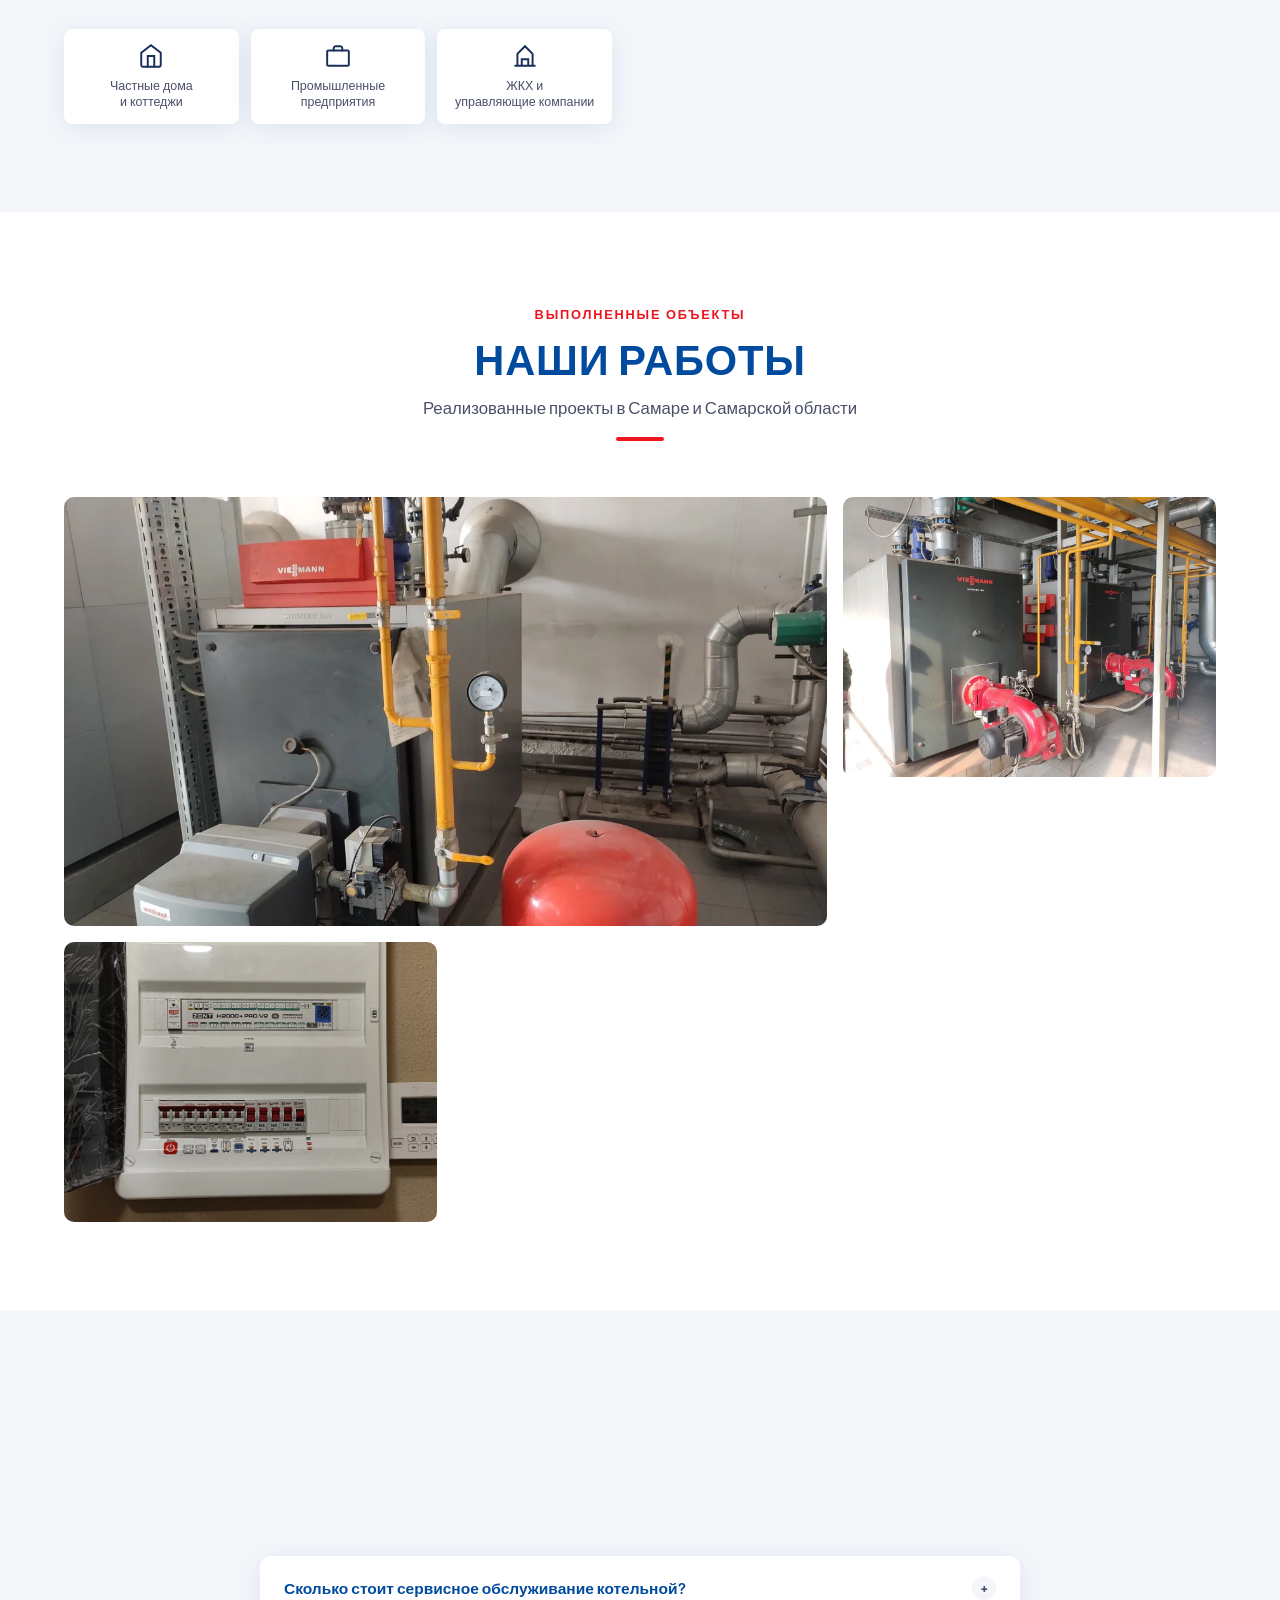
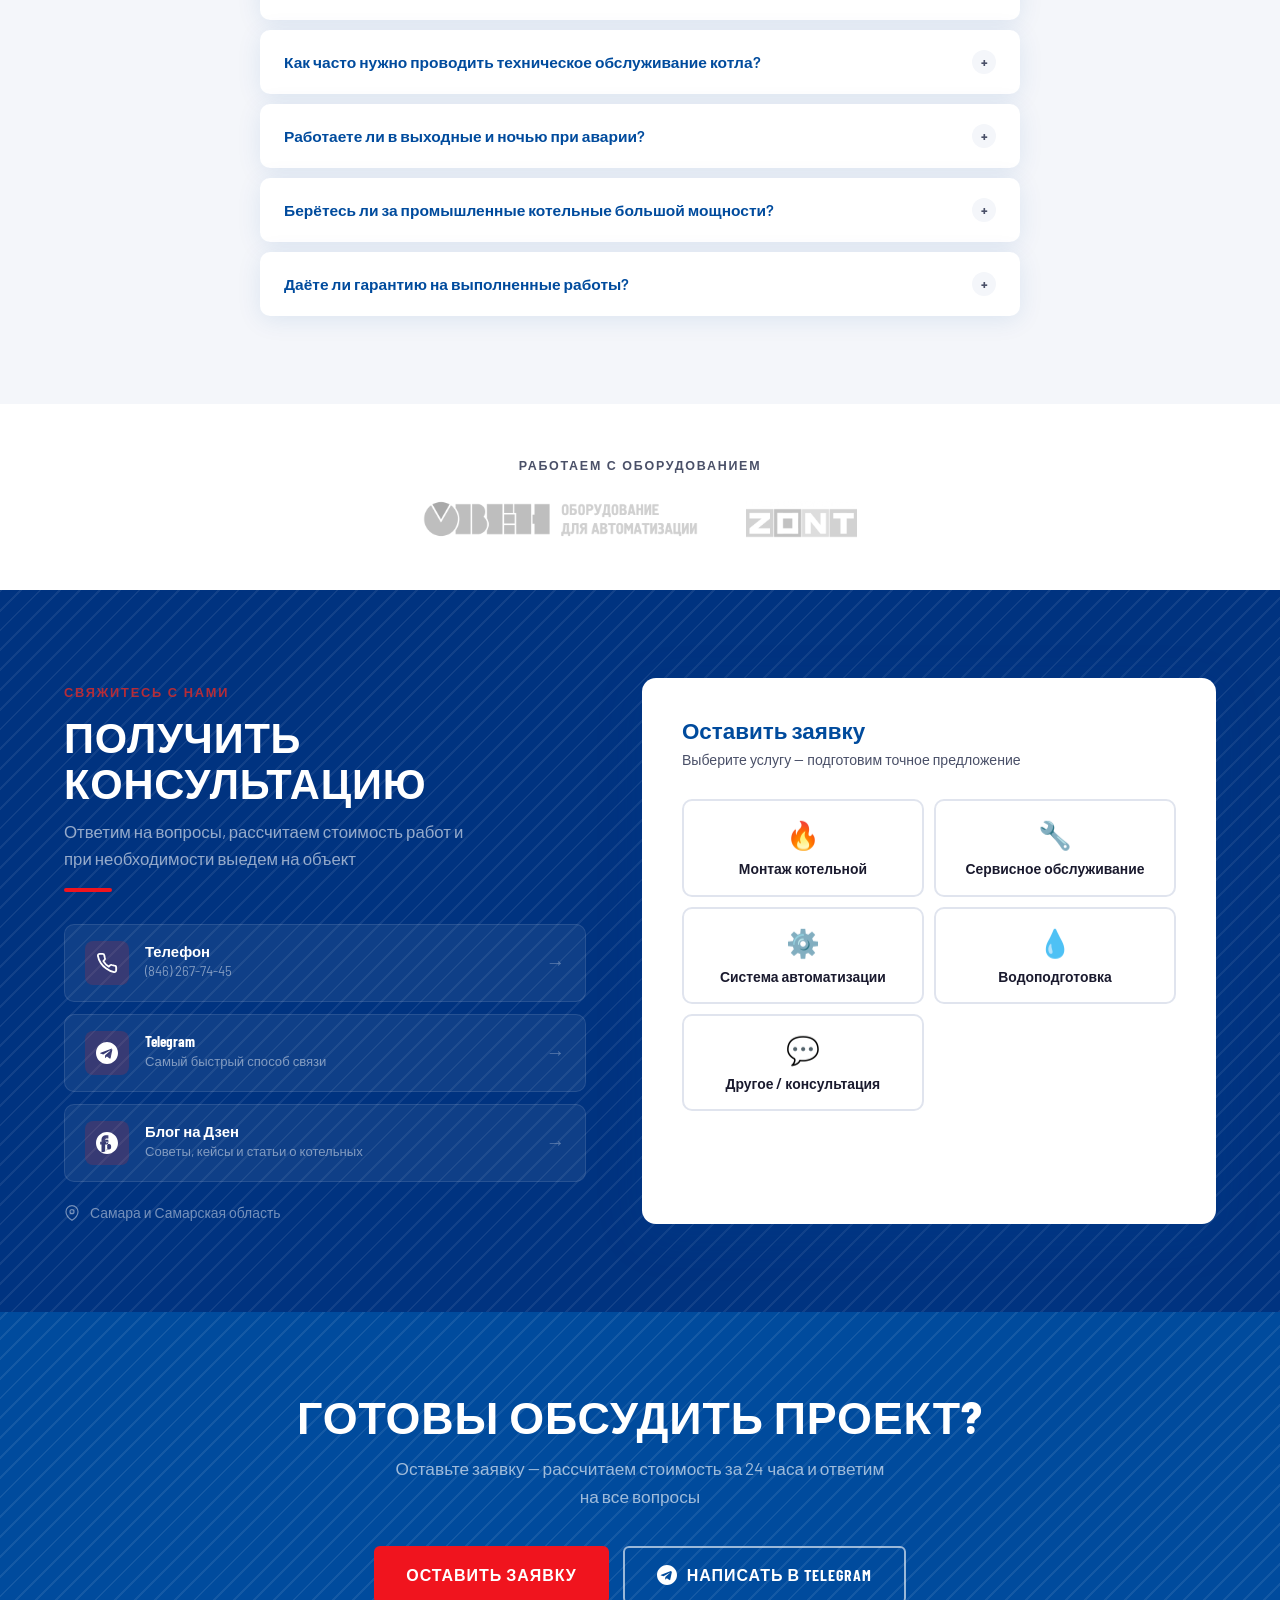
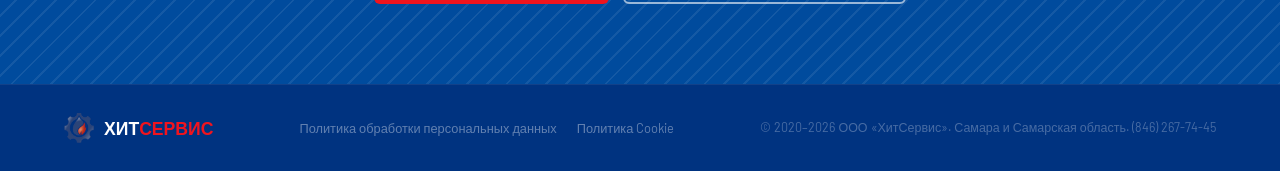
==== commit 6d54af0e: "feat: show phone alongside Telegram actions" ====
--- a/index.html
+++ b/index.html
@@ -118,6 +118,7 @@
           <svg class="icon-tg" viewBox="0 0 24 24"><path d="M12 0C5.373 0 0 5.373 0 12s5.373 12 12 12 12-5.373 12-12S18.627 0 12 0zm5.894 8.221-1.97 9.28c-.145.658-.537.818-1.084.508l-3-2.21-1.447 1.394c-.16.16-.295.295-.605.295l.213-3.053 5.56-5.023c.242-.213-.054-.333-.373-.12L7.88 13.566l-2.96-.924c-.643-.204-.657-.643.136-.953l11.57-4.461c.537-.194 1.006.131.268.993z"/></svg>
           Telegram
         </a>
+        <a href="tel:+78462677445" class="hero-phone">(846) 267-74-45</a>
       </div>
       <div class="hero-stats">
         <div>
@@ -634,6 +635,7 @@
 <a id="float-tg" href="https://t.me/Gleb82" target="_blank" rel="noopener" aria-label="Написать в Telegram">
   <svg viewBox="0 0 24 24"><path d="M12 0C5.373 0 0 5.373 0 12s5.373 12 12 12 12-5.373 12-12S18.627 0 12 0zm5.894 8.221-1.97 9.28c-.145.658-.537.818-1.084.508l-3-2.21-1.447 1.394c-.16.16-.295.295-.605.295l.213-3.053 5.56-5.023c.242-.213-.054-.333-.373-.12L7.88 13.566l-2.96-.924c-.643-.204-.657-.643.136-.953l11.57-4.461c.537-.194 1.006.131.268.993z"/></svg>
 </a>
+<a id="float-phone" href="tel:+78462677445" aria-label="Позвонить: (846) 267-74-45">(846) 267-74-45</a>
 
 <script src="main.js"></script>
 </body>
--- a/style.css
+++ b/style.css
@@ -109,6 +109,8 @@
 #hero h1 em { color: var(--red); font-style: normal; }
 .hero-sub { font-size: 1.1rem; color: rgba(255,255,255,.7); max-width: 520px; line-height: 1.7; margin-bottom: 36px; }
 .hero-btns { display: flex; gap: 14px; flex-wrap: wrap; margin-bottom: 60px; }
+.hero-phone { display: inline-flex; align-items: center; color: #fff; font-weight: 700; white-space: nowrap; padding: 0 8px; text-decoration: underline; text-underline-offset: 4px; }
+.hero-phone:hover { color: #ff8080; }
 .icon-tg { width: 20px; height: 20px; fill: currentColor; flex-shrink: 0; }
 .hero-stats { display: flex; gap: 48px; padding-top: 36px; border-top: 1px solid rgba(255,255,255,.12); flex-wrap: wrap; }
 .h-stat-num { font-family: 'Barlow Condensed', sans-serif; font-weight: 800; font-size: 2.4rem; color: #fff; line-height: 1; }
@@ -341,6 +343,16 @@
 #float-tg.show { opacity: 1; pointer-events: all; transform: scale(1); }
 #float-tg:hover { transform: scale(1.08); box-shadow: 0 8px 28px rgba(42,163,220,.45); }
 #float-tg svg { width: 26px; height: 26px; fill: #fff; }
+#float-phone {
+  position: fixed; bottom: 36px; right: 92px; z-index: 8000;
+  padding: 8px 14px; border-radius: 24px;
+  color: #fff; background: var(--navy-dark); font-weight: 700;
+  white-space: nowrap; box-shadow: 0 6px 24px rgba(0,0,0,.22);
+  opacity: 0; visibility: hidden; pointer-events: none;
+  transition: opacity var(--tr), visibility var(--tr);
+}
+#float-tg.show + #float-phone { opacity: 1; visibility: visible; pointer-events: auto; }
+#float-phone:hover { background: var(--navy); }
 
 /* ===== ANIMATIONS ===== */
 .fade-in { opacity: 0; transform: translateY(22px); transition: opacity .6s ease, transform .6s ease; }
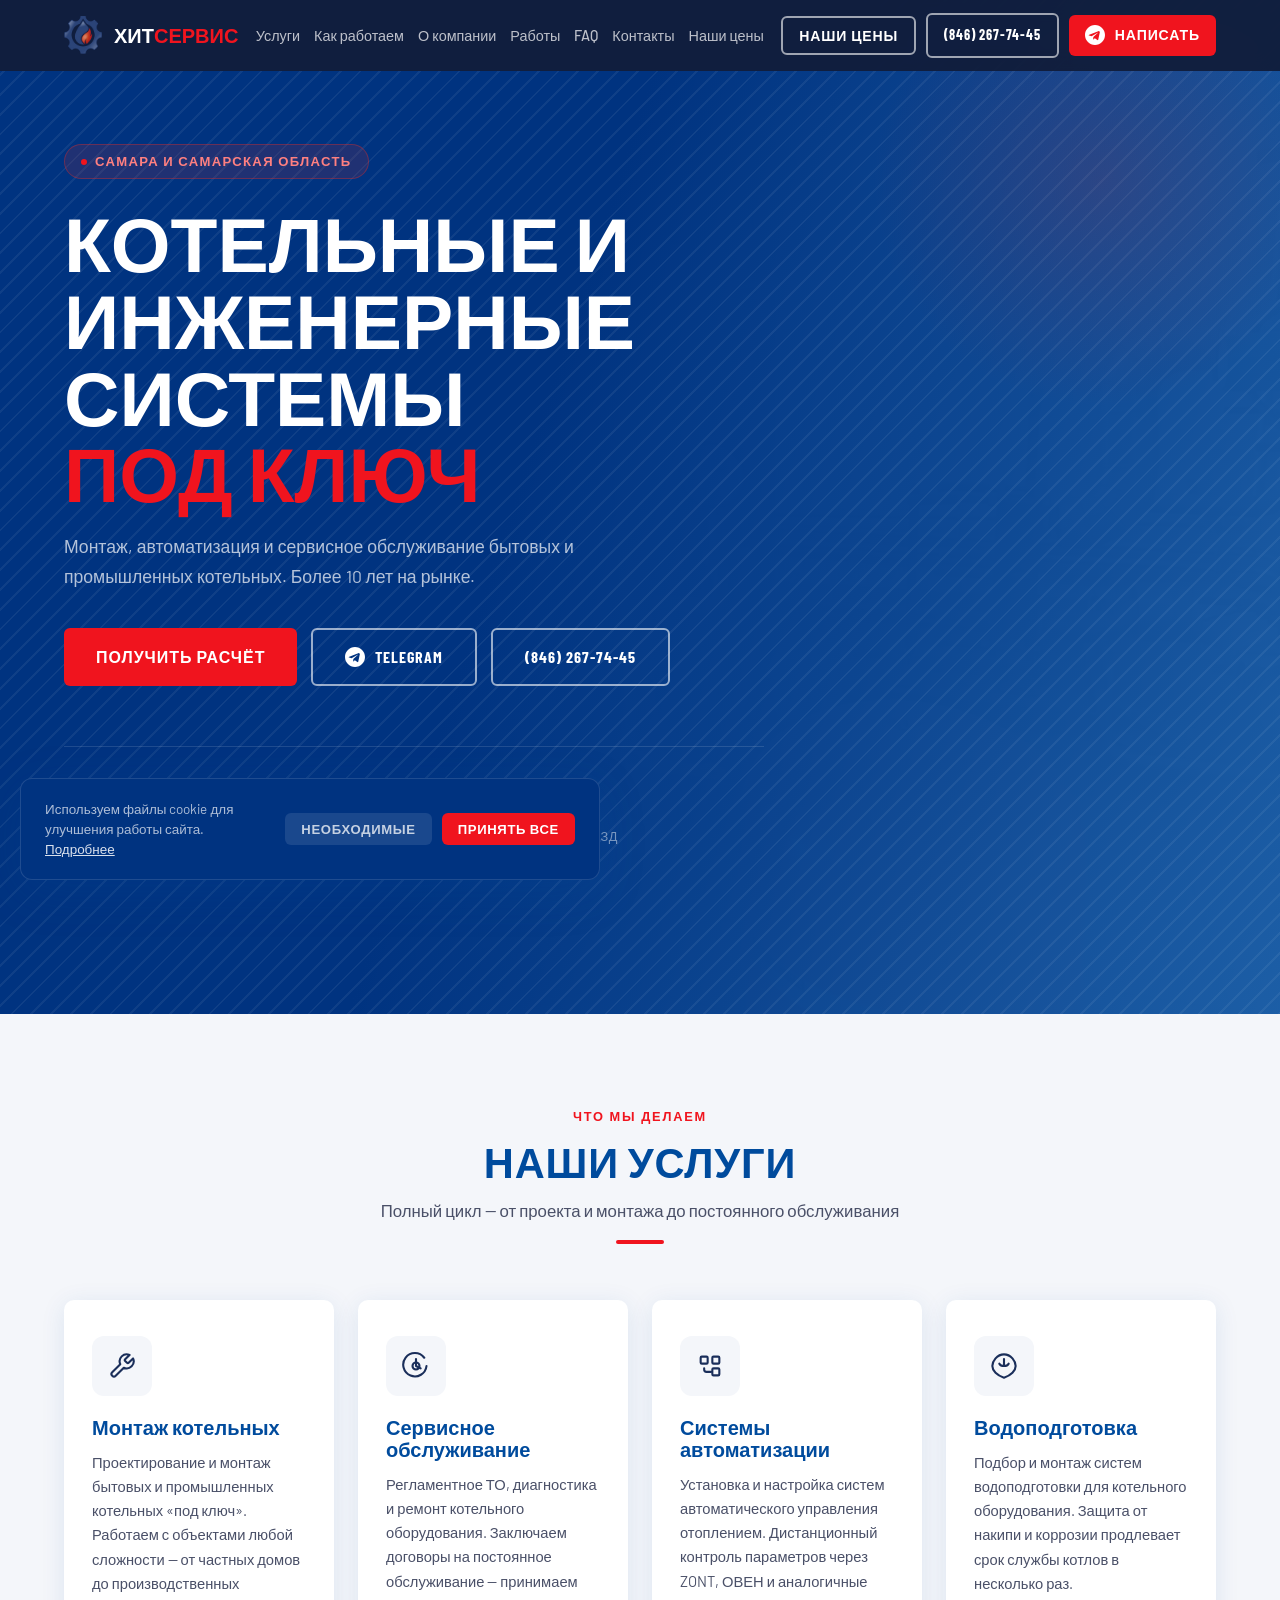
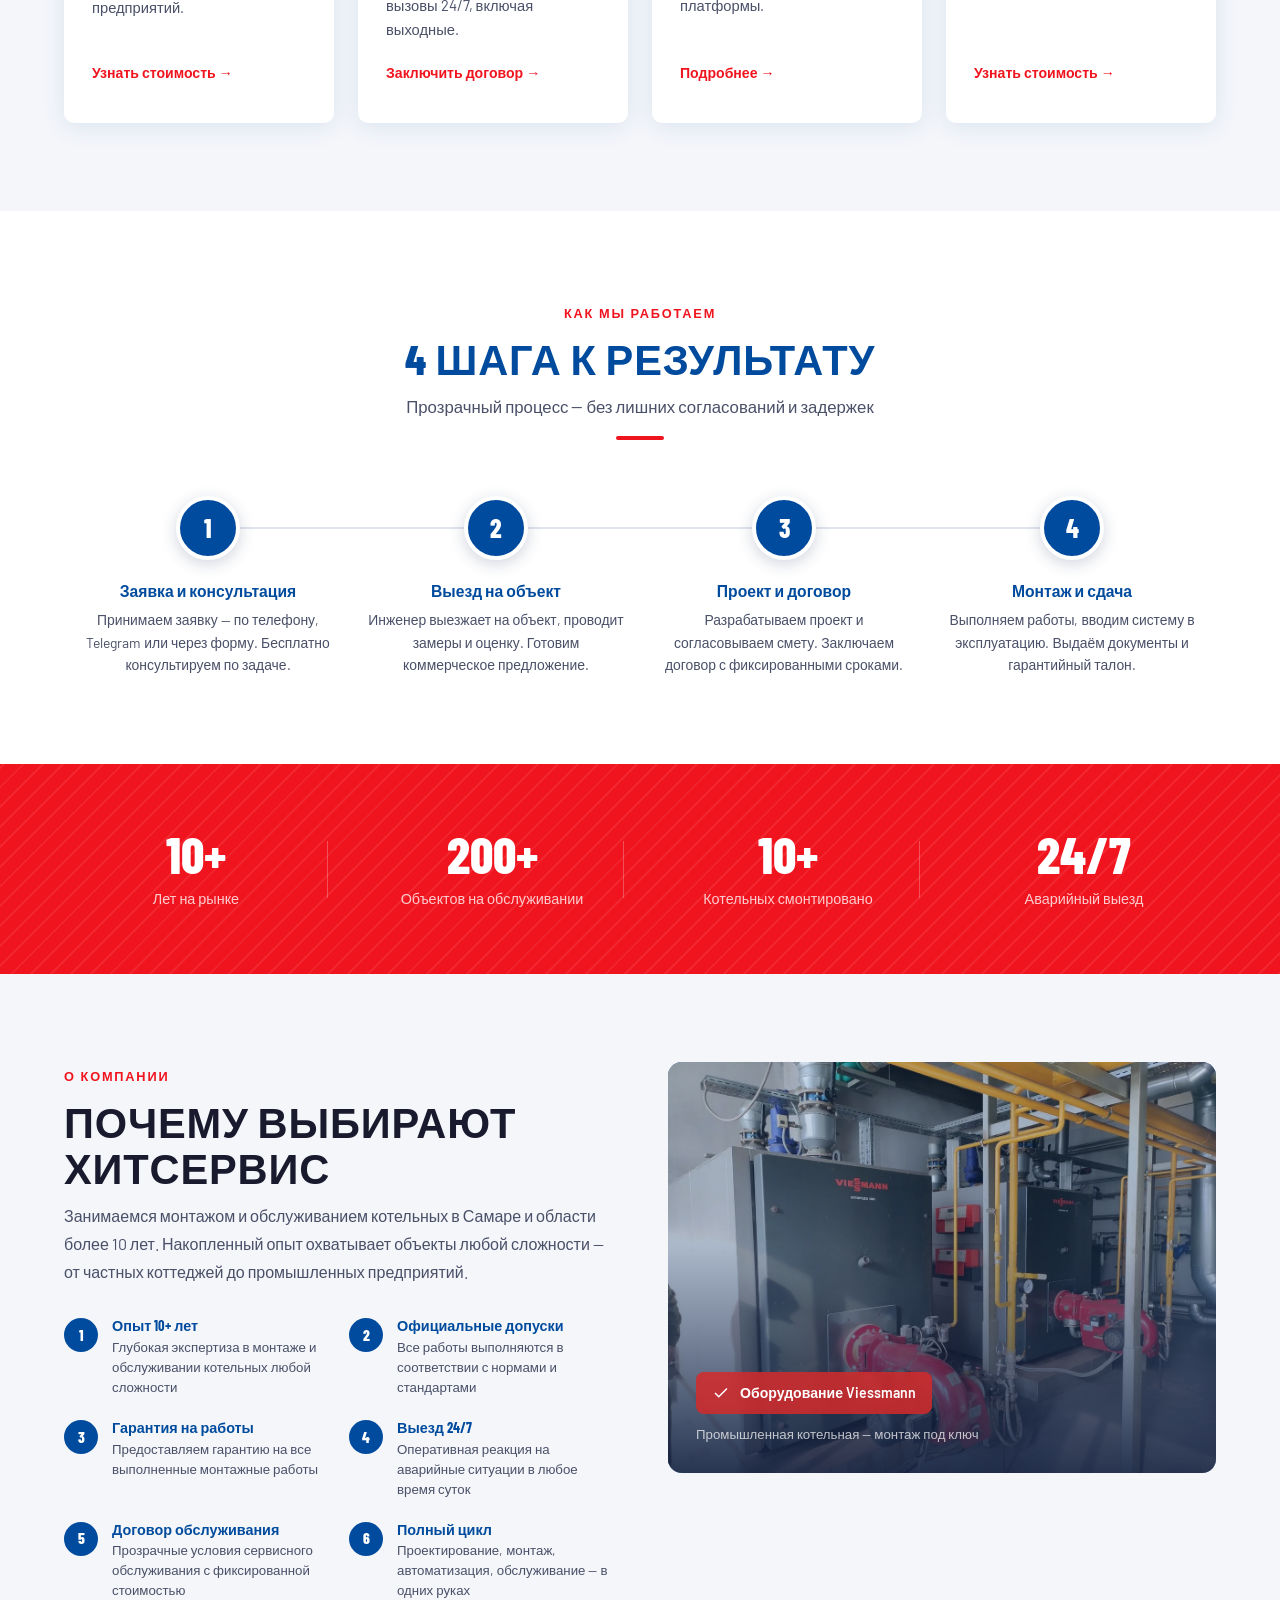
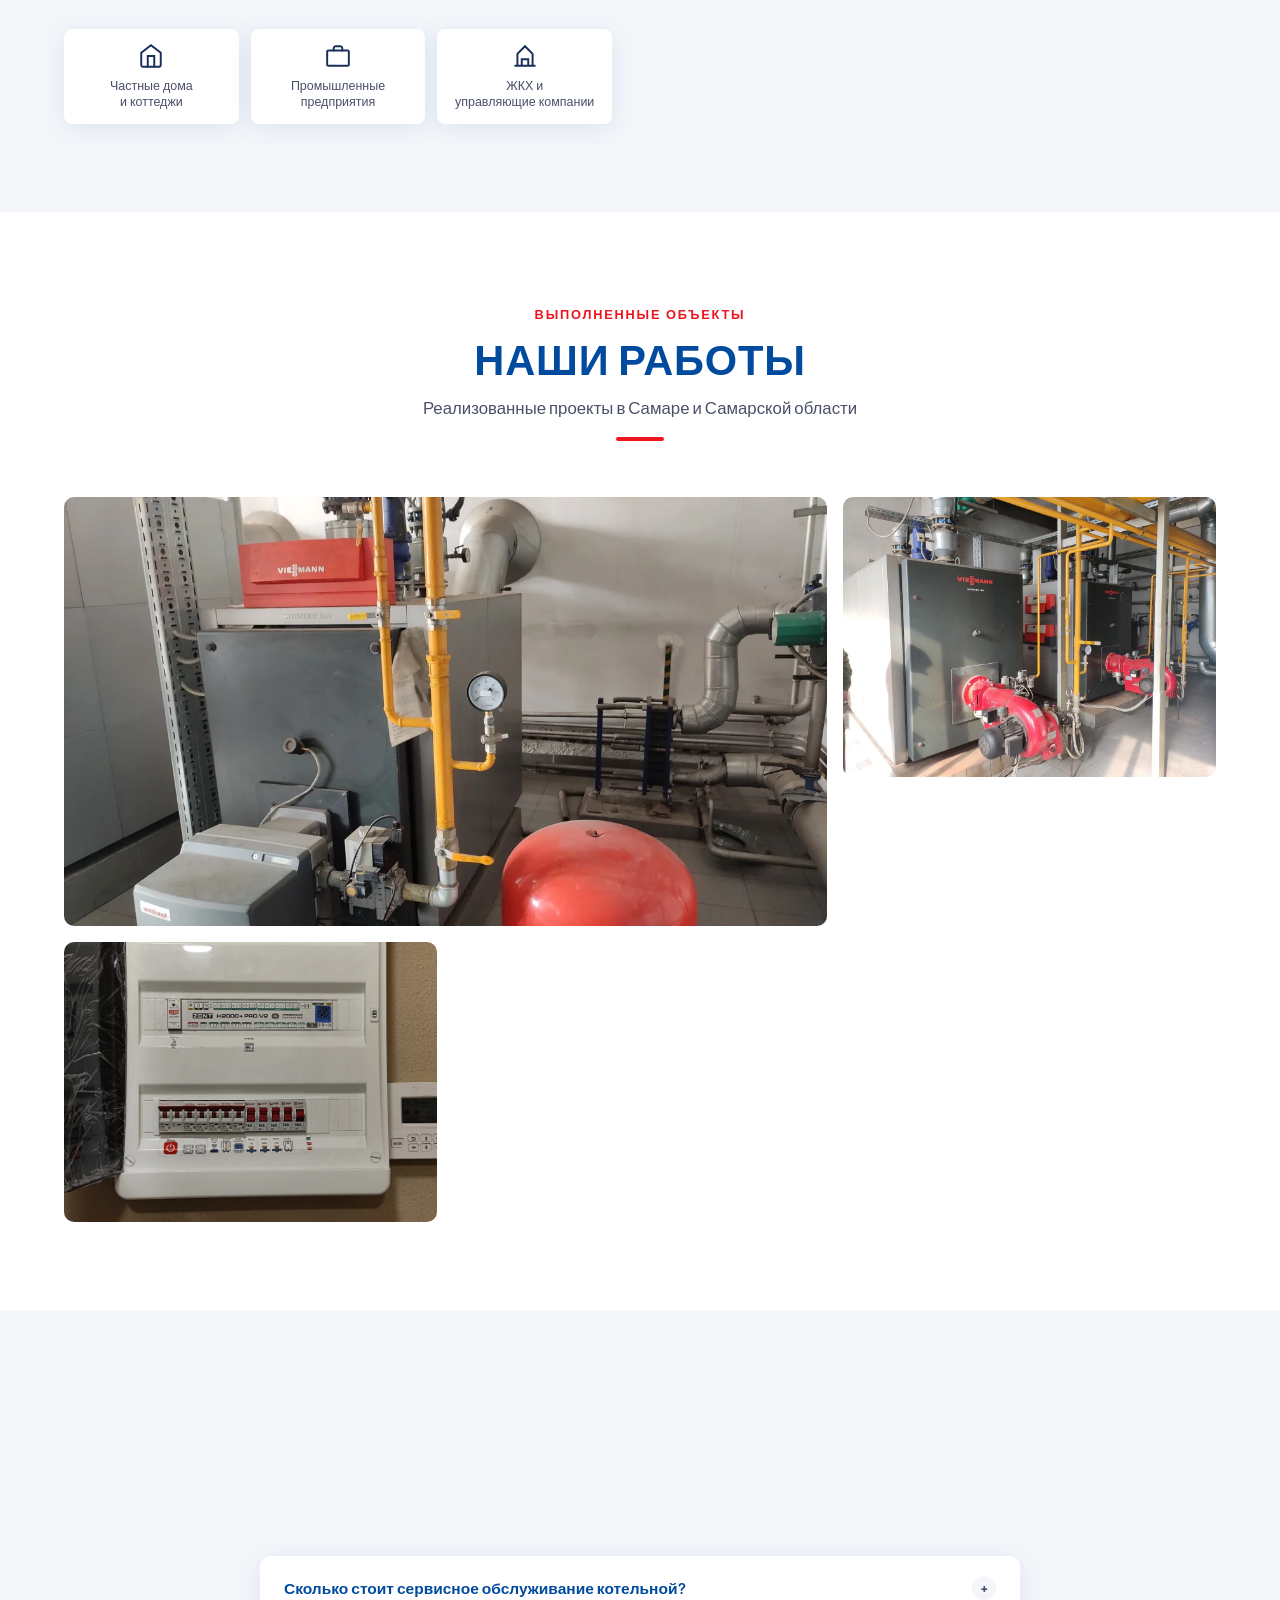
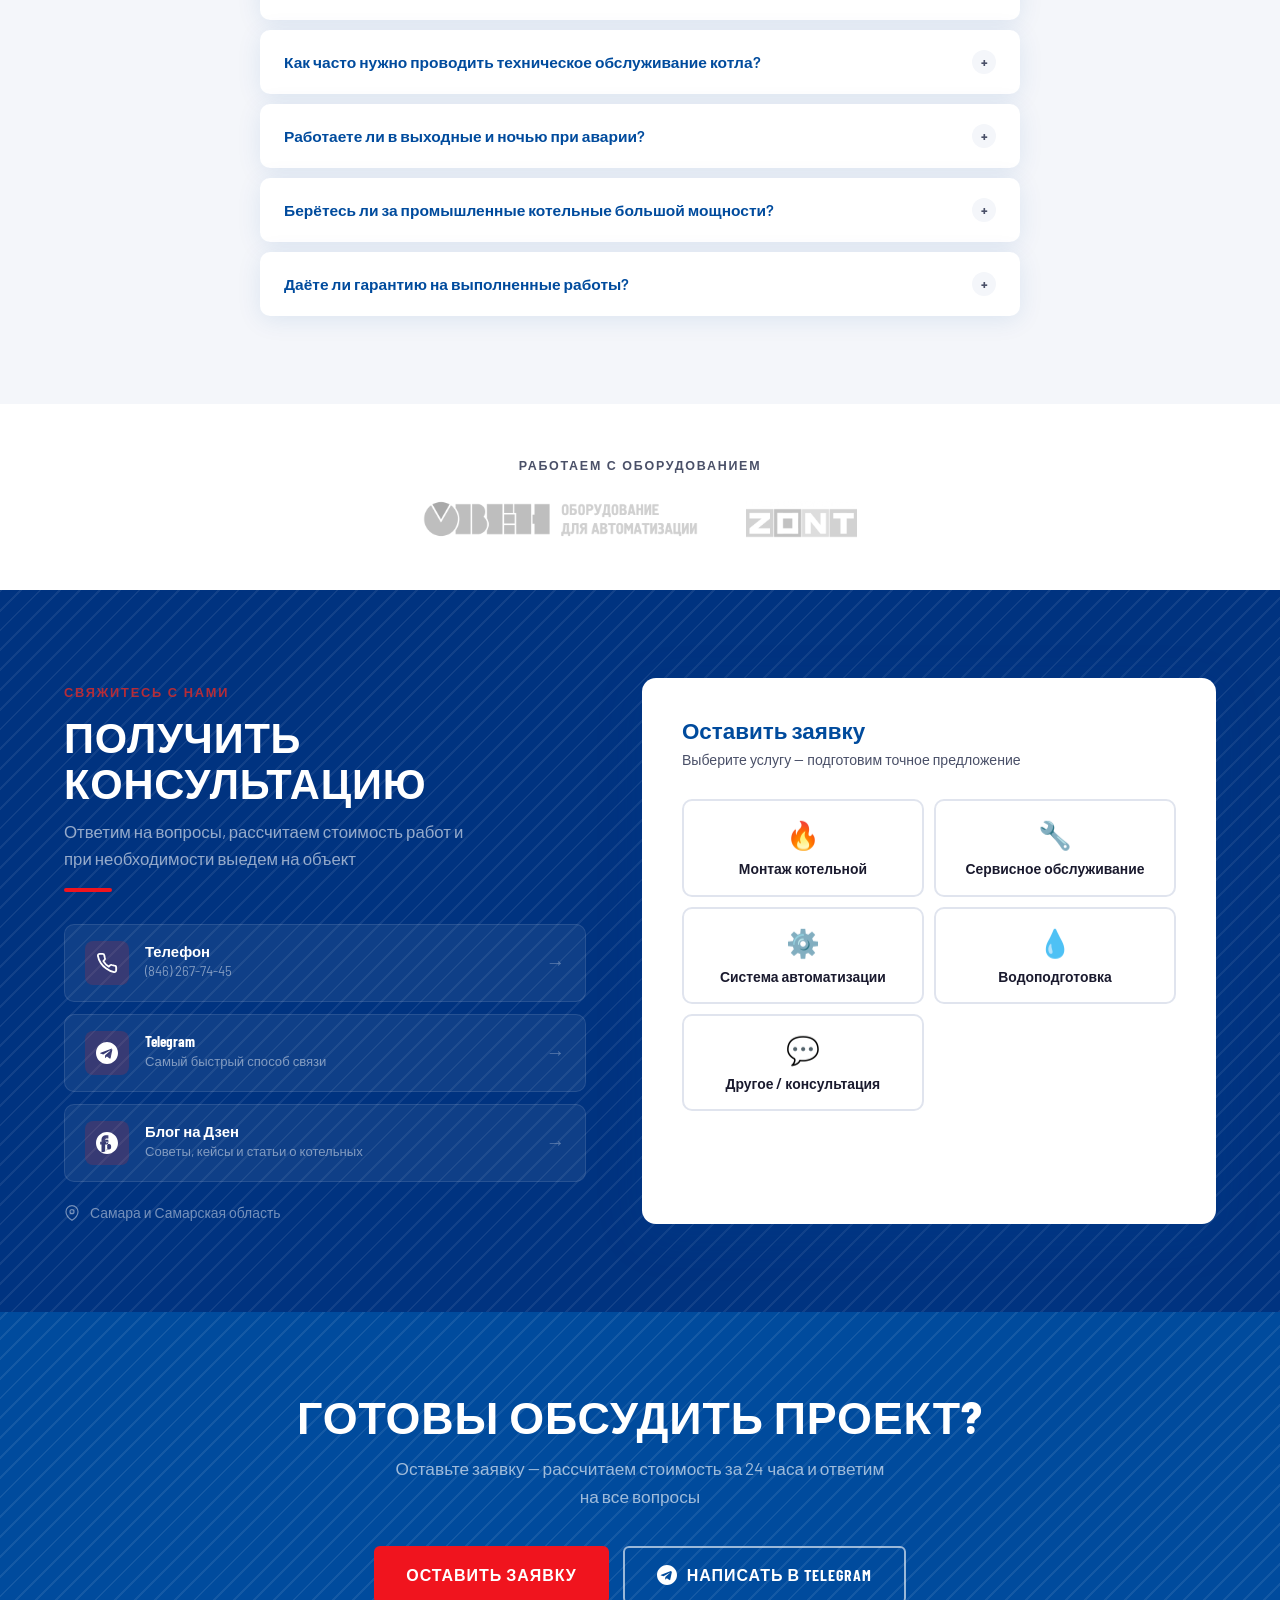
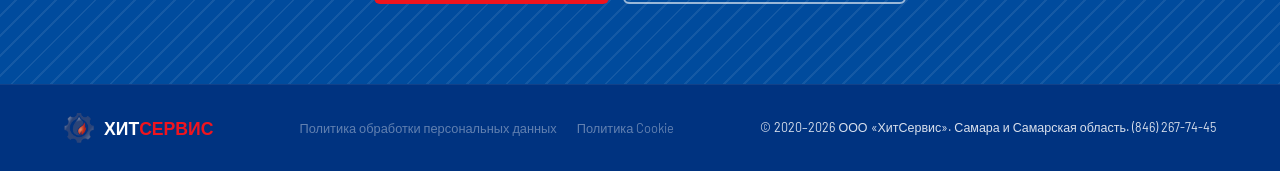
==== commit c7a2757c: "[verified] fix: improve usability and phone calls" ====
--- a/index.html
+++ b/index.html
@@ -87,6 +87,7 @@
     </ul>
     <div class="nav-actions" id="nav-actions">
       <button class="btn btn-outline btn-sm" onclick="openModal('modal-prices', event)">Наши цены</button>
+      <a href="tel:+78462677445" class="btn btn-outline btn-sm">(846) 267-74-45</a>
       <a href="https://t.me/Gleb82" target="_blank" rel="noopener" class="btn btn-primary btn-sm">
         <svg class="icon-tg" viewBox="0 0 24 24"><path d="M12 0C5.373 0 0 5.373 0 12s5.373 12 12 12 12-5.373 12-12S18.627 0 12 0zm5.894 8.221-1.97 9.28c-.145.658-.537.818-1.084.508l-3-2.21-1.447 1.394c-.16.16-.295.295-.605.295l.213-3.053 5.56-5.023c.242-.213-.054-.333-.373-.12L7.88 13.566l-2.96-.924c-.643-.204-.657-.643.136-.953l11.57-4.461c.537-.194 1.006.131.268.993z"/></svg>
         Написать
@@ -118,7 +119,7 @@
           <svg class="icon-tg" viewBox="0 0 24 24"><path d="M12 0C5.373 0 0 5.373 0 12s5.373 12 12 12 12-5.373 12-12S18.627 0 12 0zm5.894 8.221-1.97 9.28c-.145.658-.537.818-1.084.508l-3-2.21-1.447 1.394c-.16.16-.295.295-.605.295l.213-3.053 5.56-5.023c.242-.213-.054-.333-.373-.12L7.88 13.566l-2.96-.924c-.643-.204-.657-.643.136-.953l11.57-4.461c.537-.194 1.006.131.268.993z"/></svg>
           Telegram
         </a>
-        <a href="tel:+78462677445" class="hero-phone">(846) 267-74-45</a>
+        <a href="tel:+78462677445" class="btn btn-outline">(846) 267-74-45</a>
       </div>
       <div class="hero-stats">
         <div>
@@ -562,7 +563,7 @@
     <p><strong>6. Права субъекта</strong></p>
     <p>Вы вправе отозвать согласие, направив обращение в Telegram. Срок рассмотрения — 10 рабочих дней.</p>
     <p><strong>7. Контакты</strong></p>
-    <p>ООО «ХитСервис», Самарская область. По вопросам — через Telegram: @heatservice_samara.</p>
+    <p>ООО «ХитСервис», Самарская область. По вопросам — по телефону <a href="tel:+78462677445">(846) 267-74-45</a> или через <a href="https://t.me/Gleb82" target="_blank" rel="noopener">Telegram</a>.</p>
   </div>
 </div>
 
--- a/style.css
+++ b/style.css
@@ -87,17 +87,19 @@
 .nav-logo img { width: 38px; height: 38px; object-fit: contain; }
 .nav-logo-text { font-family: 'Barlow Condensed', sans-serif; font-weight: 800; font-size: 1.25rem; color: #fff; text-transform: uppercase; line-height: 1.1; }
 .nav-logo-text em { color: var(--red); font-style: normal; }
-.nav-menu { display: flex; gap: 24px; }
+.nav-menu { display: flex; gap: 14px; }
 .nav-menu a { color: rgba(255,255,255,.72); font-size: .9rem; font-weight: 500; transition: color var(--tr); padding: 4px 0; position: relative; }
 .nav-menu a::after { content: ''; position: absolute; bottom: -2px; left: 0; right: 0; height: 2px; background: var(--red); transform: scaleX(0); transition: transform var(--tr); }
 .nav-menu a:hover { color: #fff; }
 .nav-menu a:hover::after { transform: scaleX(1); }
-.nav-actions { display: flex; align-items: center; gap: 16px; }
+.nav-actions { display: flex; align-items: center; gap: 10px; flex-shrink: 0; }
+.nav-actions .btn-sm { padding: 9px 16px; }
 .nav-burger { display: none; flex-direction: column; gap: 5px; cursor: pointer; padding: 4px; background: none; border: none; }
 .nav-burger span { display: block; width: 22px; height: 2px; background: #fff; border-radius: 2px; transition: all .3s; }
 
 /* ===== HERO ===== */
 #hero { min-height: 100vh; position: relative; display: flex; align-items: center; overflow: hidden; padding-top: 64px; }
+#hero > .container { min-width: 0; width: 100%; }
 .hero-bg { position: absolute; inset: 0; background: url('industrial-2.webp') center/cover no-repeat; opacity: .13; }
 .hero-gradient { position: absolute; inset: 0; background: linear-gradient(108deg, var(--navy-dark) 42%, rgba(0,75,157,.88) 100%); }
 .hero-pattern { position: absolute; inset: 0; background-image: repeating-linear-gradient(-45deg, rgba(255,255,255,.06) 0, rgba(255,255,255,.06) 2px, transparent 2px, transparent 14px); pointer-events: none; }
@@ -109,8 +111,7 @@
 #hero h1 em { color: var(--red); font-style: normal; }
 .hero-sub { font-size: 1.1rem; color: rgba(255,255,255,.7); max-width: 520px; line-height: 1.7; margin-bottom: 36px; }
 .hero-btns { display: flex; gap: 14px; flex-wrap: wrap; margin-bottom: 60px; }
-.hero-phone { display: inline-flex; align-items: center; color: #fff; font-weight: 700; white-space: nowrap; padding: 0 8px; text-decoration: underline; text-underline-offset: 4px; }
-.hero-phone:hover { color: #ff8080; }
+
 .icon-tg { width: 20px; height: 20px; fill: currentColor; flex-shrink: 0; }
 .hero-stats { display: flex; gap: 48px; padding-top: 36px; border-top: 1px solid rgba(255,255,255,.12); flex-wrap: wrap; }
 .h-stat-num { font-family: 'Barlow Condensed', sans-serif; font-weight: 800; font-size: 2.4rem; color: #fff; line-height: 1; }
@@ -221,7 +222,7 @@
 .contact-region svg { width: 16px; height: 16px; flex-shrink: 0; }
 
 /* Contact Form */
-.contact-form-wrap { background: #fff; border-radius: 14px; padding: 40px; box-shadow: var(--shadow-lg); }
+.contact-form-wrap { background: #fff; border-radius: 14px; padding: 40px; box-shadow: var(--shadow-lg); min-width: 0; }
 .contact-form-wrap h3 { color: var(--navy); margin-bottom: 6px; font-size: 1.4rem; }
 .form-sub { color: var(--text-mid); font-size: .88rem; margin-bottom: 28px; }
 .form-row { display: grid; grid-template-columns: 1fr 1fr; gap: 16px; }
@@ -253,6 +254,8 @@
 .quiz-option { text-align: left; padding: 11px 16px; border: 2px solid var(--gray); border-radius: 8px; background: #fff; cursor: pointer; font-size: .92rem; color: var(--text-dark); font-family: 'Barlow', sans-serif; line-height: 1.4; transition: all .2s; }
 .quiz-option:hover, .quiz-option:focus { border-color: var(--navy); background: var(--gray-light); outline: none; }
 .quiz-option.selected { border-color: var(--navy); background: rgba(0,75,157,.08); color: var(--navy); font-weight: 600; }
+.quiz-emergency { background: #fff3f3; border: 1px solid #e9a2a2; border-radius: 8px; padding: 12px; margin: 0 0 18px; color: var(--text-dark); }
+.quiz-emergency a { display: inline-block; color: var(--navy); font-weight: 700; text-decoration: underline; text-underline-offset: 3px; }
 .quiz-text-input { width: 100%; padding: 12px 16px; border: 2px solid var(--gray); border-radius: 8px; font-family: 'Barlow', sans-serif; font-size: .95rem; color: var(--text-dark); outline: none; margin-bottom: 18px; transition: border-color .2s; }
 .quiz-text-input:focus { border-color: var(--navy); }
 .quiz-nav { display: flex; gap: 10px; margin-top: 6px; }
@@ -272,7 +275,7 @@
 .footer-links { display: flex; gap: 20px; flex-wrap: wrap; }
 .footer-links a { color: rgba(255,255,255,.38); font-size: .8rem; transition: color var(--tr); }
 .footer-links a:hover { color: rgba(255,255,255,.72); }
-.footer-copy { color: rgba(255,255,255,.28); font-size: .78rem; }
+.footer-copy { color: rgba(255,255,255,.85); font-size: .78rem; }
 
 /* ===== MODALS ===== */
 .modal-overlay { position: fixed; inset: 0; background: rgba(0,0,0,.6); z-index: 9999; display: flex; align-items: center; justify-content: center; padding: 20px; opacity: 0; pointer-events: none; transition: opacity .2s; backdrop-filter: blur(3px); }
@@ -362,6 +365,11 @@
 .delay-3 { transition-delay: .3s; }
 
 /* ===== RESPONSIVE ===== */
+@media (max-width: 1150px) {
+  .nav-menu { display: none; }
+  .nav-burger { display: flex; }
+  .nav-menu.open { display: flex; flex-direction: column; position: absolute; top: 64px; left: 0; right: 0; background: rgba(17,30,60,.98); padding: 20px 24px; gap: 16px; border-top: 1px solid rgba(255,255,255,.1); }
+}
 @media (max-width: 1024px) {
   .process-grid { grid-template-columns: repeat(2,1fr); gap: 40px; }
   .process-grid::before { display: none; }
@@ -369,8 +377,8 @@
   .stat-item:nth-child(2)::after { display: none; }
 }
 @media (max-width: 900px) {
-  .about-grid { grid-template-columns: 1fr; }
-  .contact-inner { grid-template-columns: 1fr; }
+  .about-grid { grid-template-columns: minmax(0, 1fr); }
+  .contact-inner { grid-template-columns: minmax(0, 1fr); }
   .portfolio-grid { grid-template-columns: repeat(2,1fr); }
   .portfolio-item:first-child { grid-column: span 2; }
 }
@@ -387,6 +395,12 @@
   .stat-item::after { display: none; }
 }
 @media (max-width: 560px) {
+  #hero h1 { font-size: clamp(2.1rem, 9vw, 2.6rem); }
+  .about-chips { flex-wrap: wrap; }
+  .chip { flex: 1 1 110px; min-width: 0; }
+  .quiz-nav { flex-wrap: wrap; }
+  .quiz-nav .btn { min-width: 0; white-space: normal; padding: 12px 14px; }
+  .quiz-nav #q-submit { flex-basis: 100%; }
   .services-grid { grid-template-columns: 1fr; }
   .portfolio-grid { grid-template-columns: 1fr; }
   .portfolio-item:first-child { grid-column: span 1; aspect-ratio: 4/3; }
@@ -395,3 +409,7 @@
   .hero-btns { flex-direction: column; }
   .hero-stats { gap: 20px; }
 }
+@media (max-width: 360px) {
+  #hero h1 { font-size: 1.85rem; }
+  #contact h2 { font-size: 1.55rem; }
+}
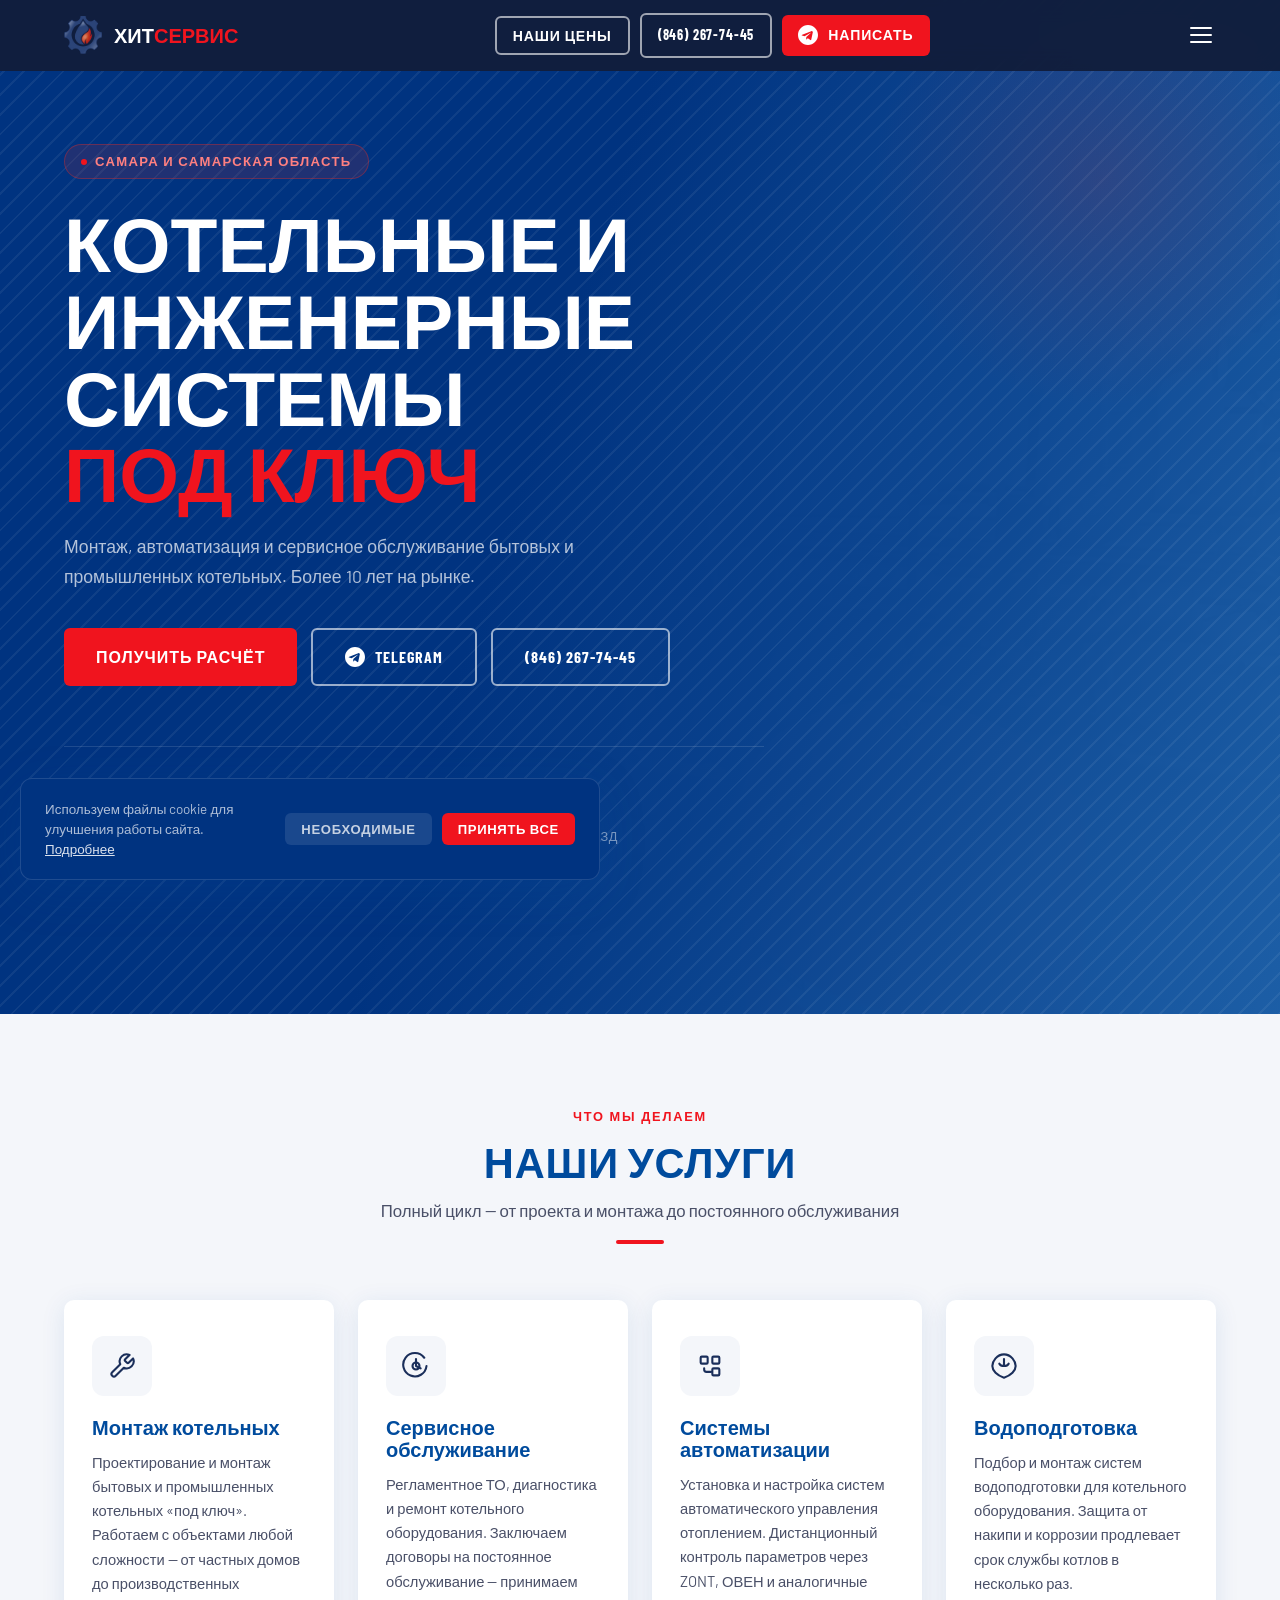
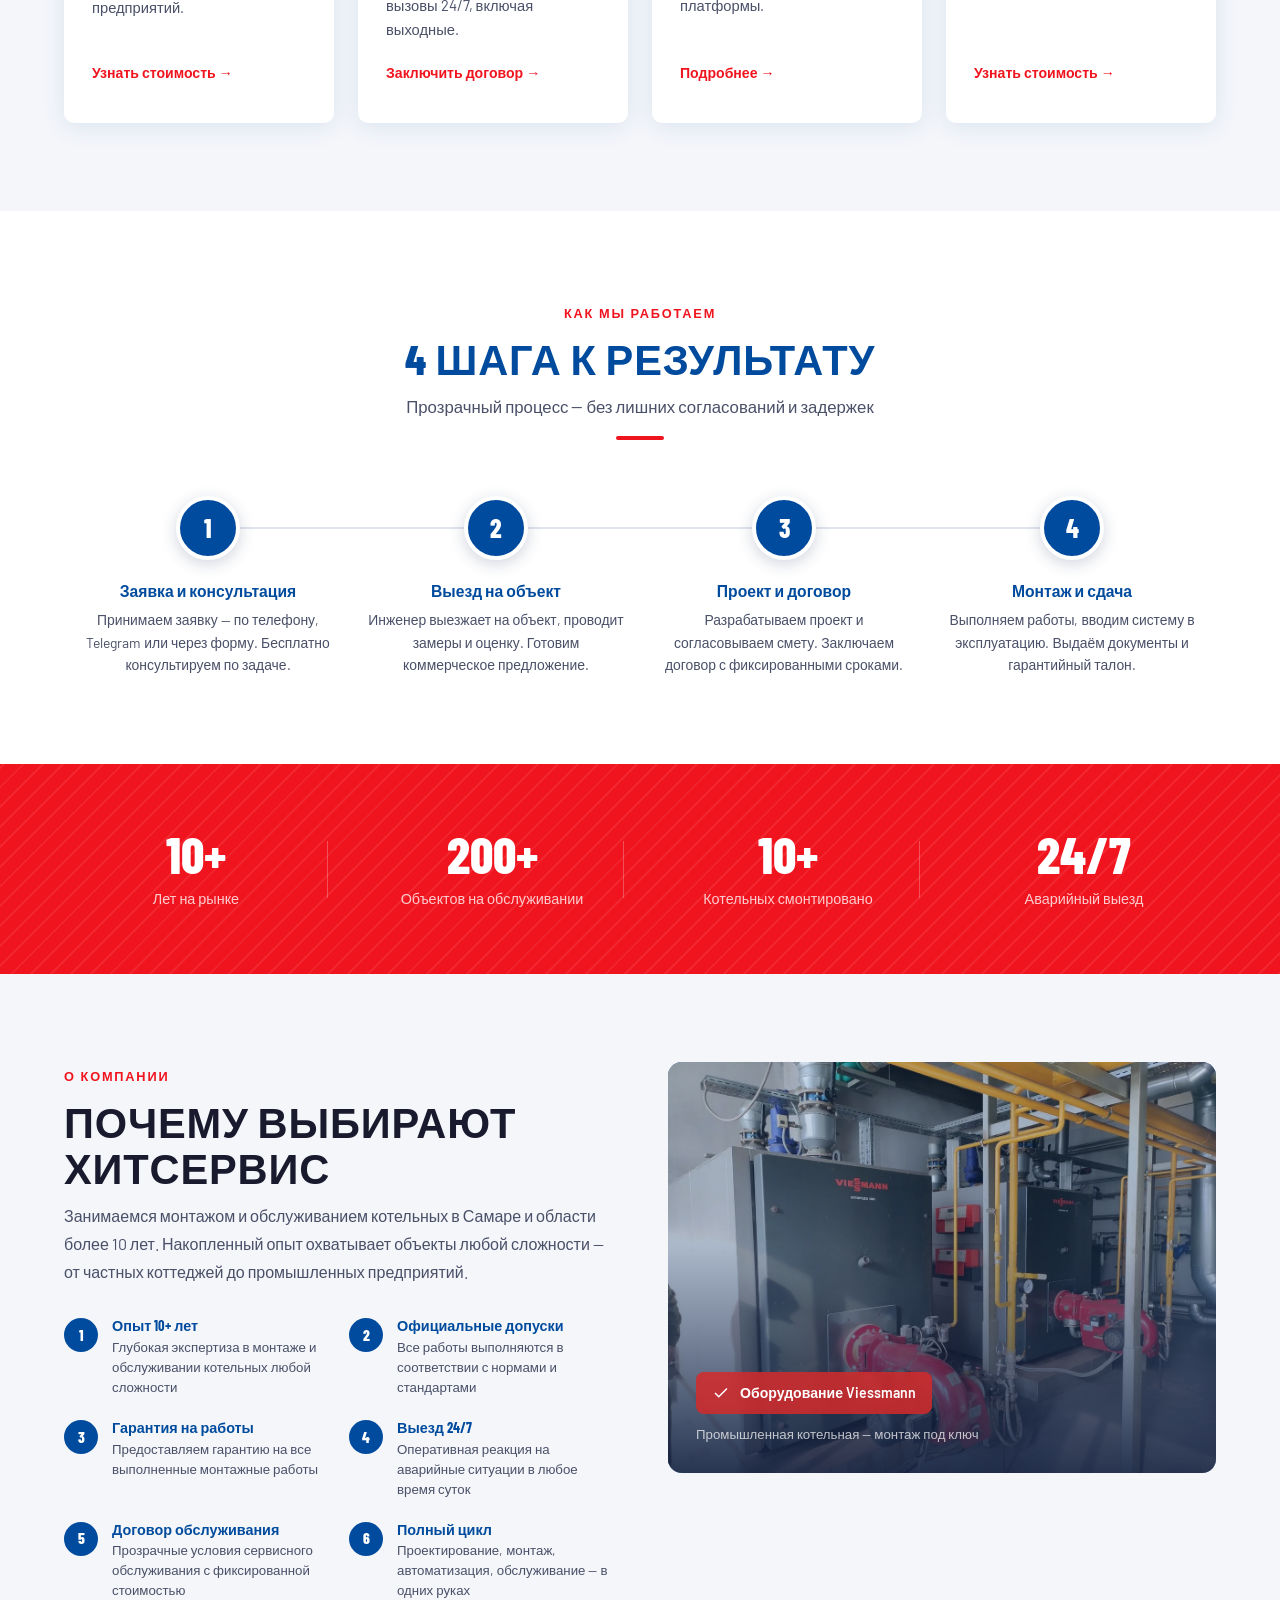
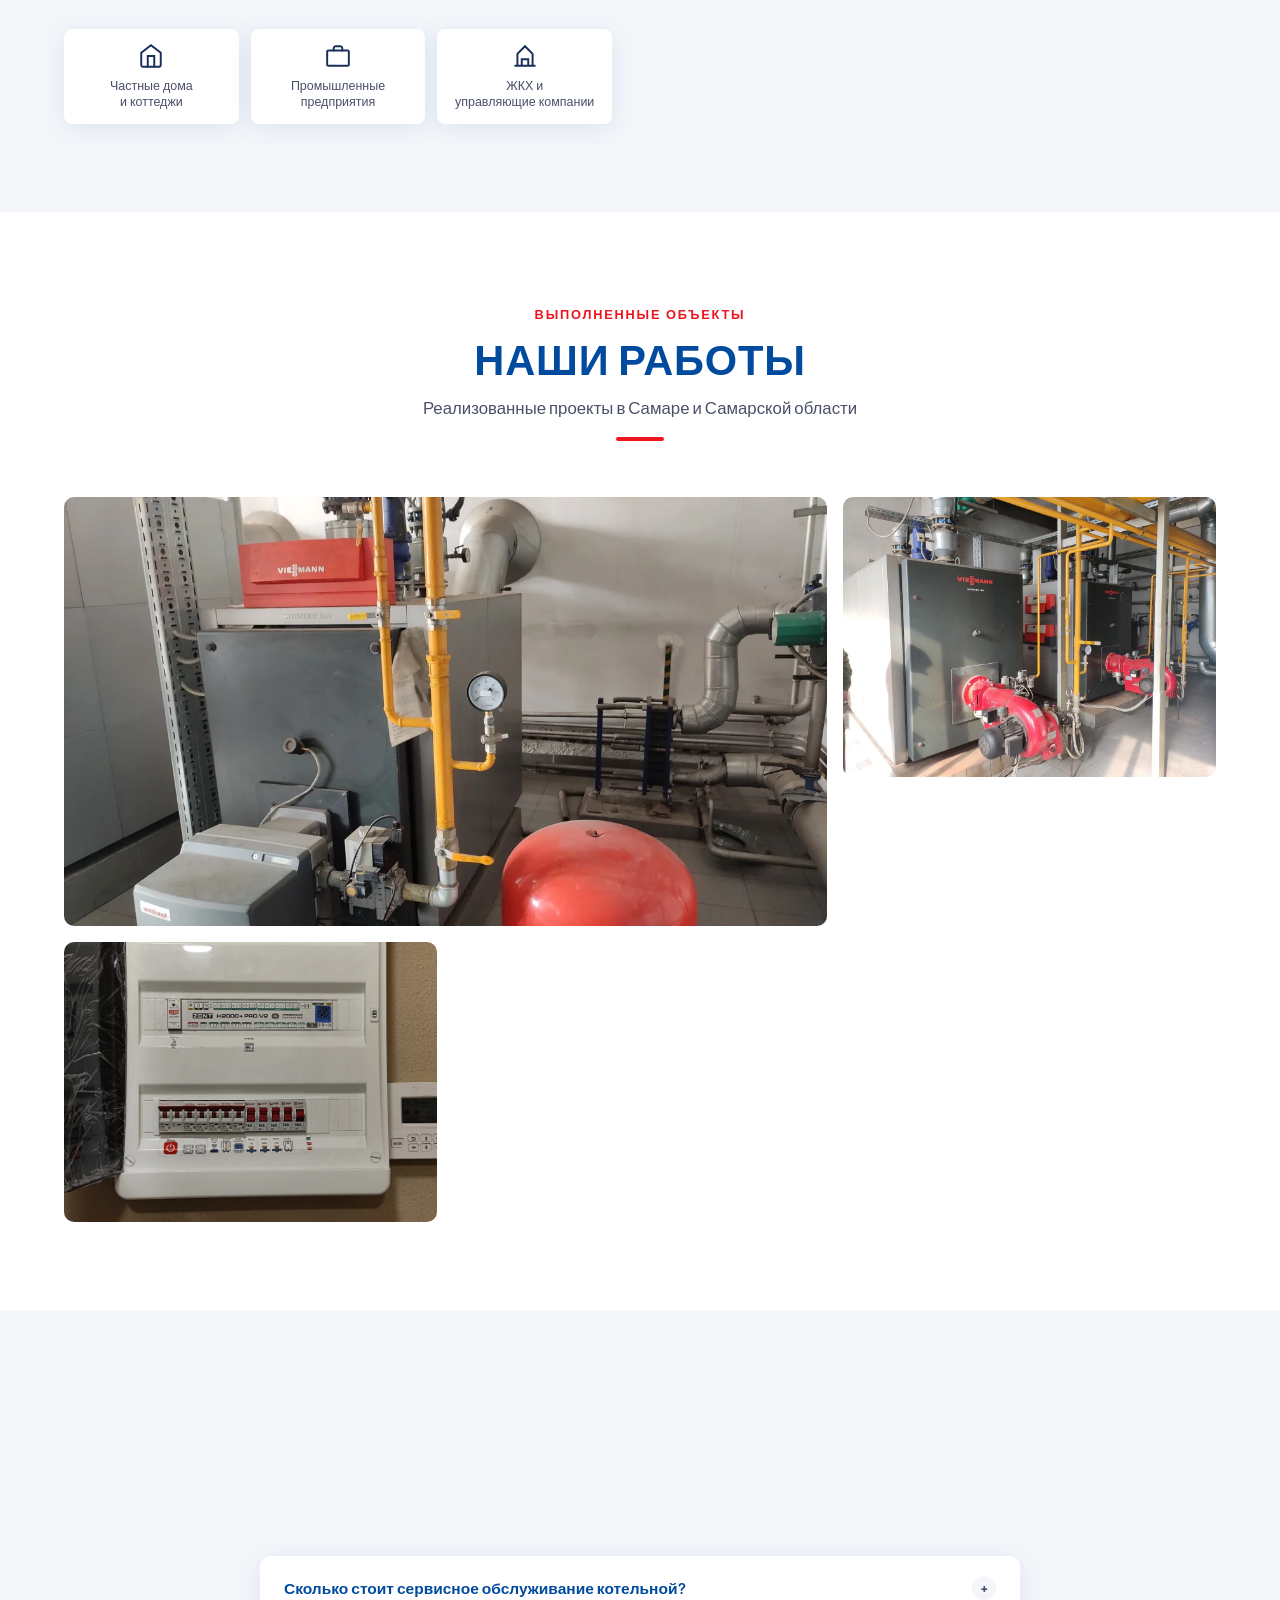
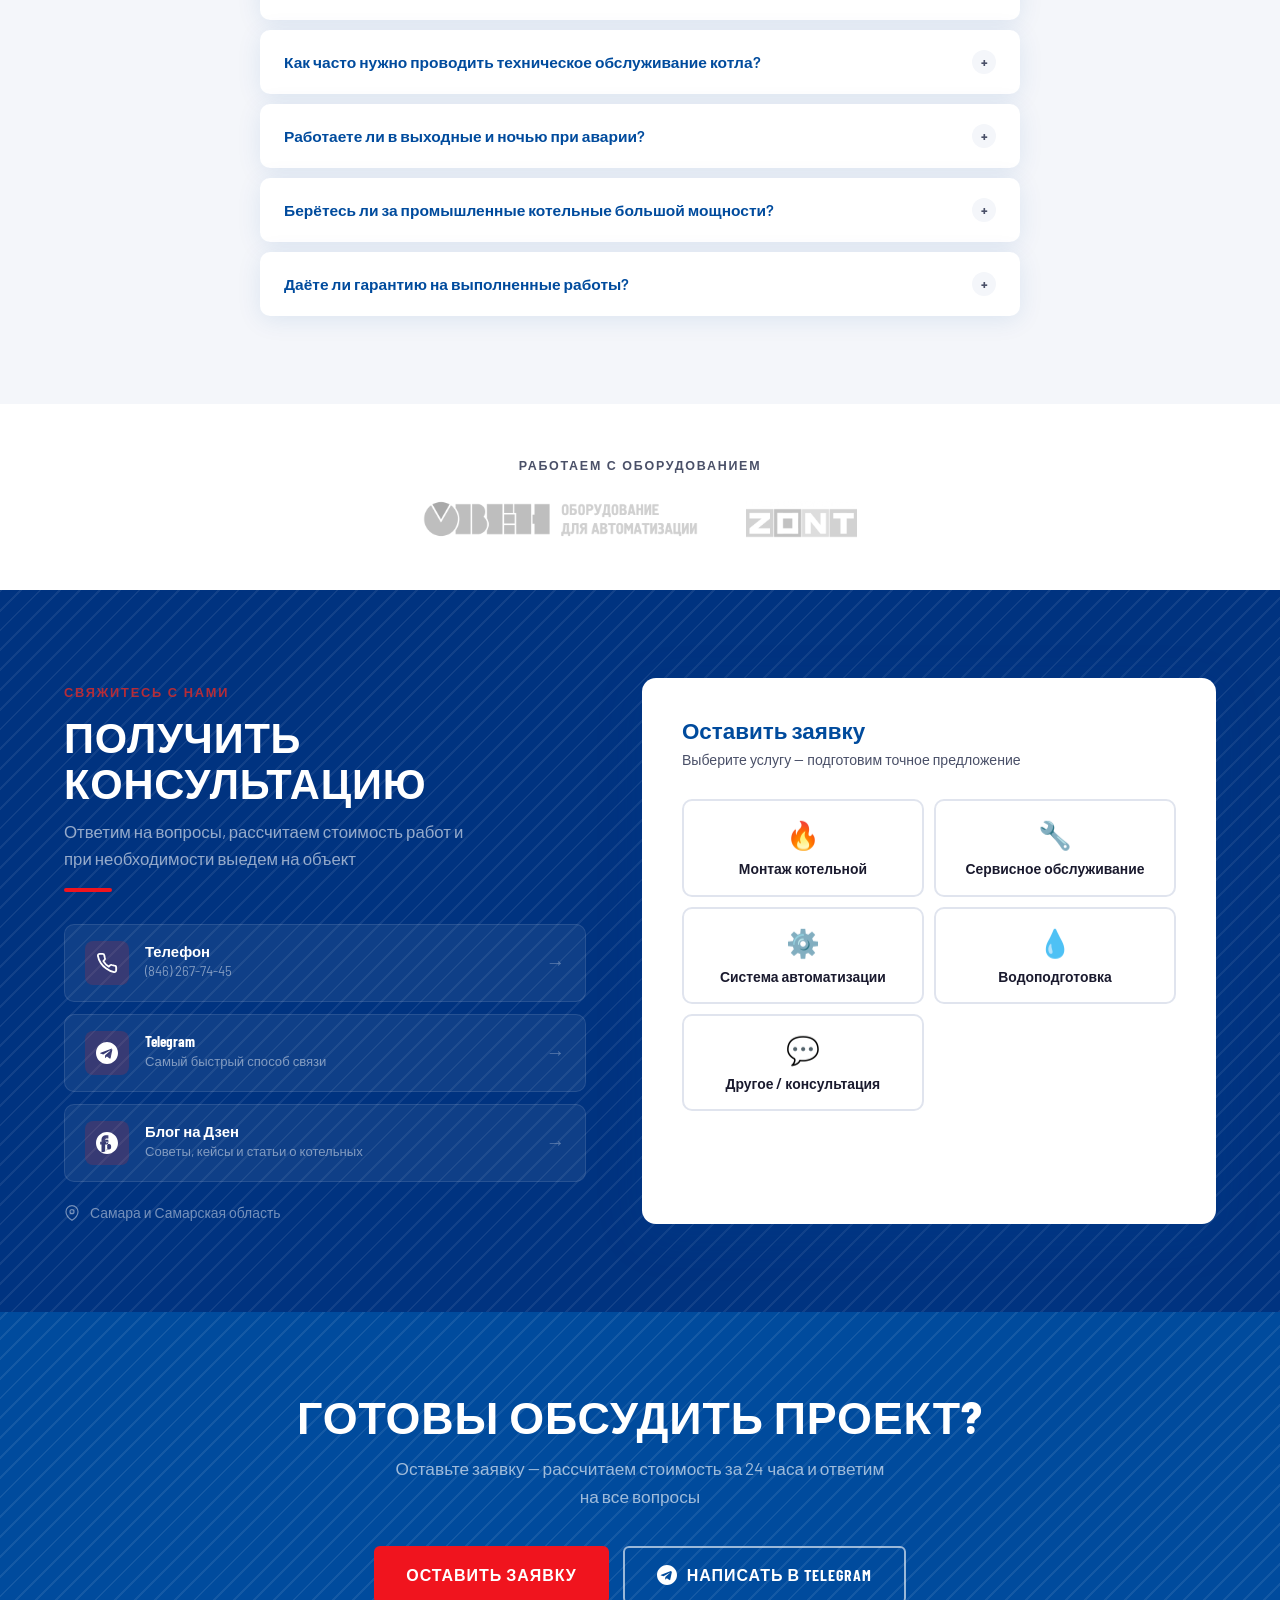
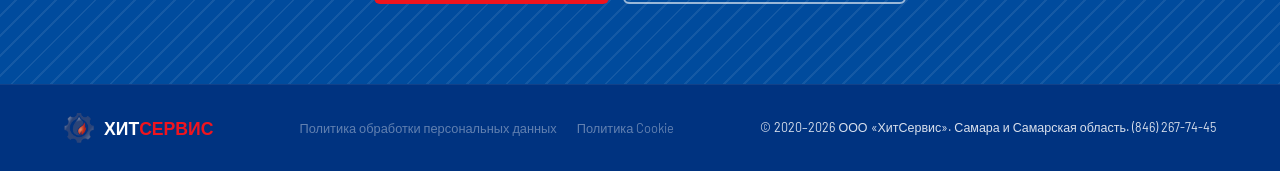
==== commit 25283183: "Fix cramped header navigation at desktop widths" ====
--- a/index.html
+++ b/index.html
@@ -22,7 +22,7 @@
   <link rel="preconnect" href="https://fonts.googleapis.com" />
   <link rel="preconnect" href="https://fonts.gstatic.com" crossorigin />
   <link href="https://fonts.googleapis.com/css2?family=Barlow+Condensed:wght@400;600;700;800&family=Barlow:wght@400;500;600&display=swap" rel="stylesheet" />
-  <link rel="stylesheet" href="style.css" />
+  <link rel="stylesheet" href="style.css?v=20261023-nav" />
 
   <!-- JSON-LD: LocalBusiness -->
   <script type="application/ld+json">
--- a/style.css
+++ b/style.css
@@ -83,11 +83,12 @@
 }
 #navbar.scrolled { box-shadow: 0 2px 24px rgba(0,0,0,.35); }
 .nav-inner { display: flex; align-items: center; justify-content: space-between; padding: 13px 24px; max-width: 1200px; margin: 0 auto; }
-.nav-logo { display: flex; align-items: center; gap: 12px; }
+.nav-logo { display: flex; align-items: center; gap: 12px; flex-shrink: 0; white-space: nowrap; }
 .nav-logo img { width: 38px; height: 38px; object-fit: contain; }
 .nav-logo-text { font-family: 'Barlow Condensed', sans-serif; font-weight: 800; font-size: 1.25rem; color: #fff; text-transform: uppercase; line-height: 1.1; }
 .nav-logo-text em { color: var(--red); font-style: normal; }
-.nav-menu { display: flex; gap: 14px; }
+.nav-menu { display: flex; gap: 14px; align-items: center; flex-shrink: 0; }
+.nav-menu a { white-space: nowrap; }
 .nav-menu a { color: rgba(255,255,255,.72); font-size: .9rem; font-weight: 500; transition: color var(--tr); padding: 4px 0; position: relative; }
 .nav-menu a::after { content: ''; position: absolute; bottom: -2px; left: 0; right: 0; height: 2px; background: var(--red); transform: scaleX(0); transition: transform var(--tr); }
 .nav-menu a:hover { color: #fff; }
@@ -365,10 +366,11 @@
 .delay-3 { transition-delay: .3s; }
 
 /* ===== RESPONSIVE ===== */
-@media (max-width: 1150px) {
+/* At narrower desktop widths the links and three action buttons do not fit on one line. */
+@media (max-width: 1399px) {
   .nav-menu { display: none; }
   .nav-burger { display: flex; }
-  .nav-menu.open { display: flex; flex-direction: column; position: absolute; top: 64px; left: 0; right: 0; background: rgba(17,30,60,.98); padding: 20px 24px; gap: 16px; border-top: 1px solid rgba(255,255,255,.1); }
+  .nav-menu.open { display: flex; flex-direction: column; align-items: flex-start; position: absolute; top: 100%; left: 0; right: 0; background: rgba(17,30,60,.98); padding: 20px 24px; gap: 16px; border-top: 1px solid rgba(255,255,255,.1); }
 }
 @media (max-width: 1024px) {
   .process-grid { grid-template-columns: repeat(2,1fr); gap: 40px; }
@@ -386,7 +388,7 @@
   section { padding: 64px 0; }
   .nav-menu, .nav-actions { display: none; }
   .nav-burger { display: flex; }
-  .nav-menu.open { display: flex; flex-direction: column; position: absolute; top: 64px; left: 0; right: 0; background: rgba(17,30,60,.98); padding: 20px 24px; gap: 16px; border-top: 1px solid rgba(255,255,255,.1); }
+
   .hero-stats { gap: 24px; }
   .about-reasons { grid-template-columns: 1fr; }
   .form-row { grid-template-columns: 1fr; }
